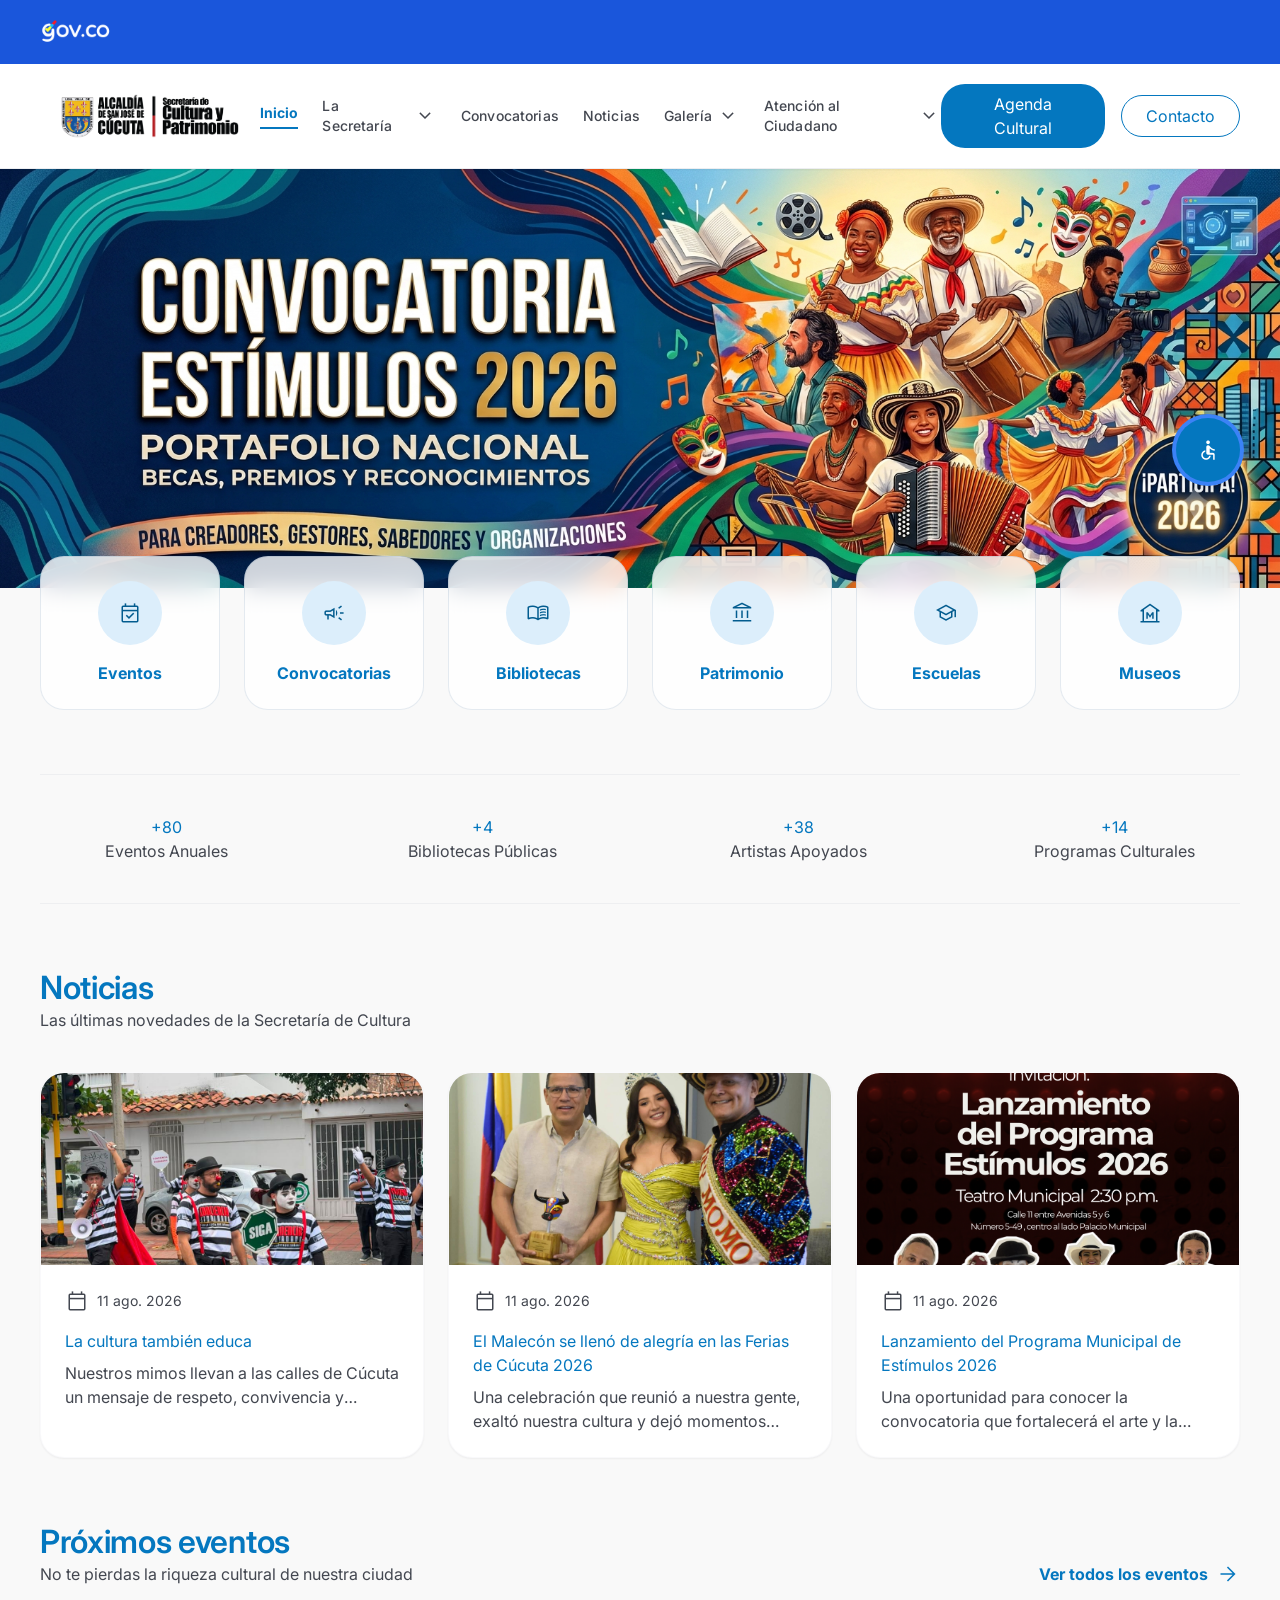
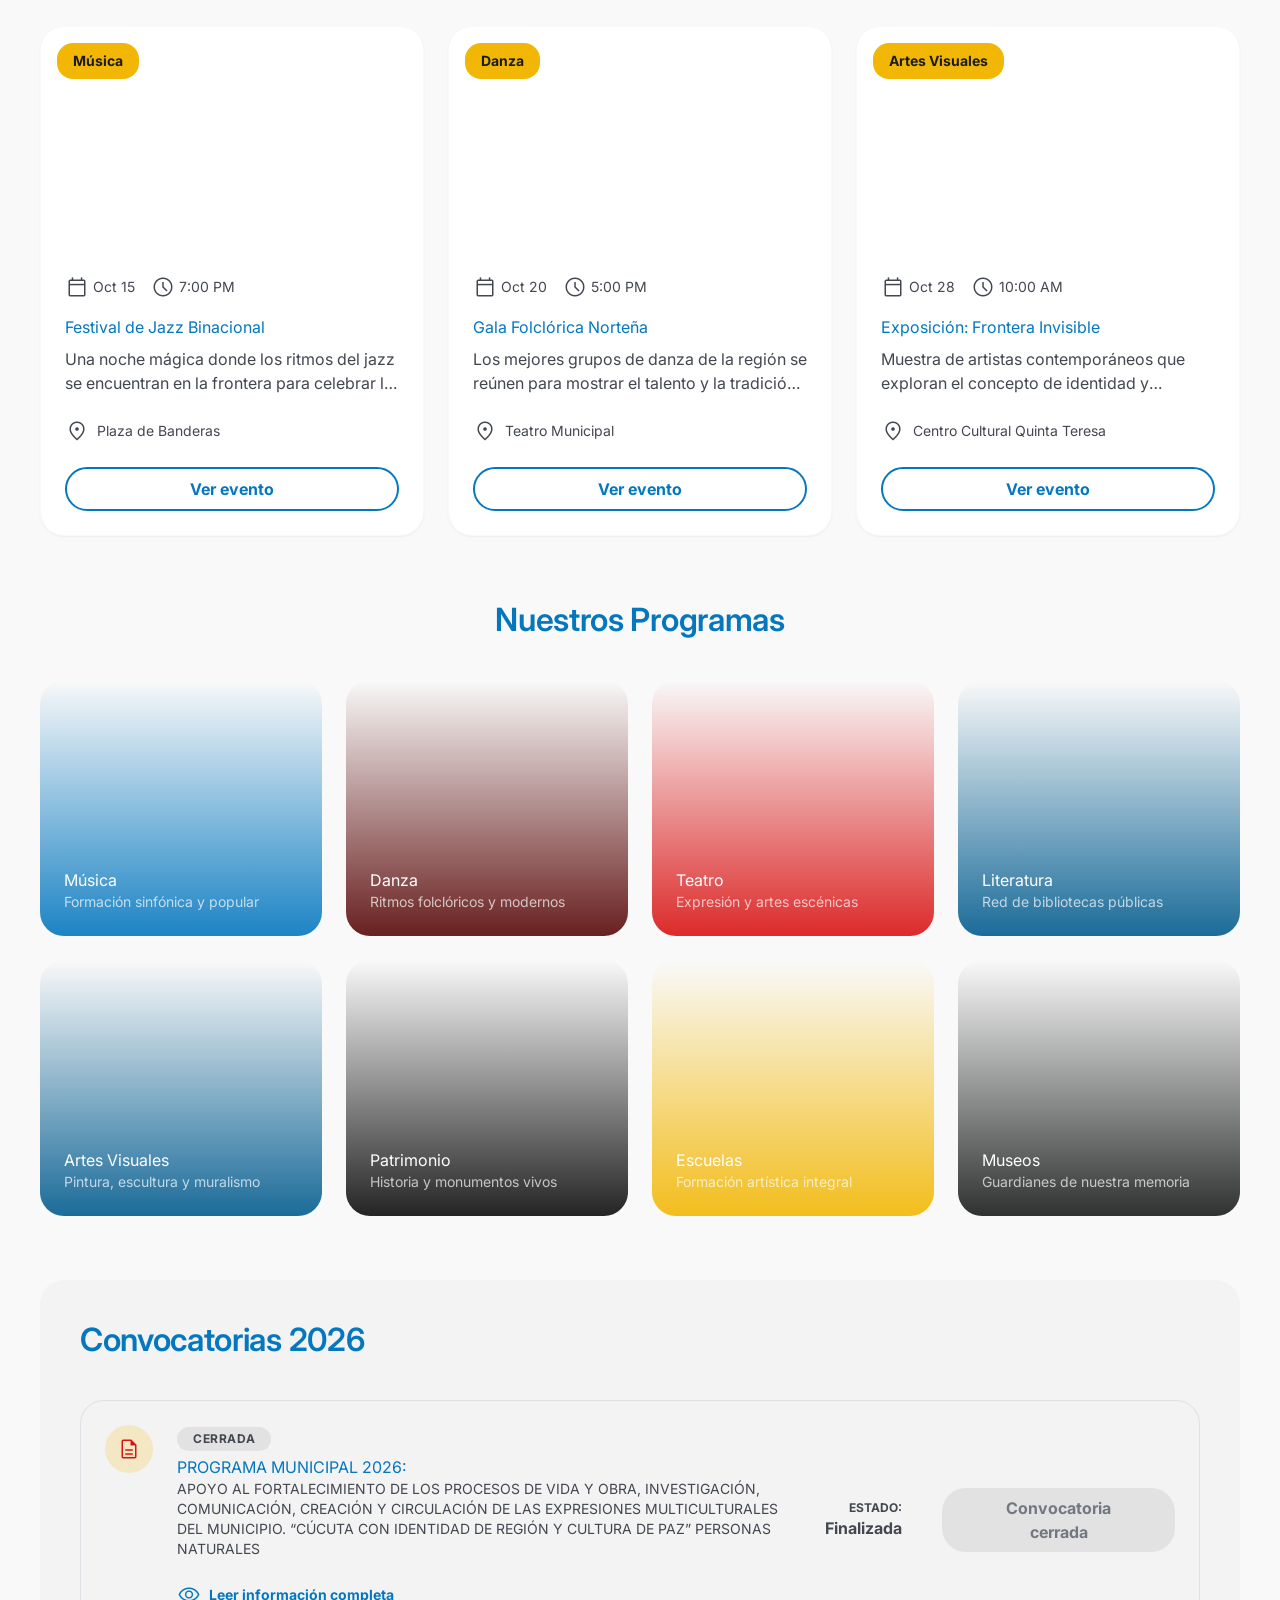
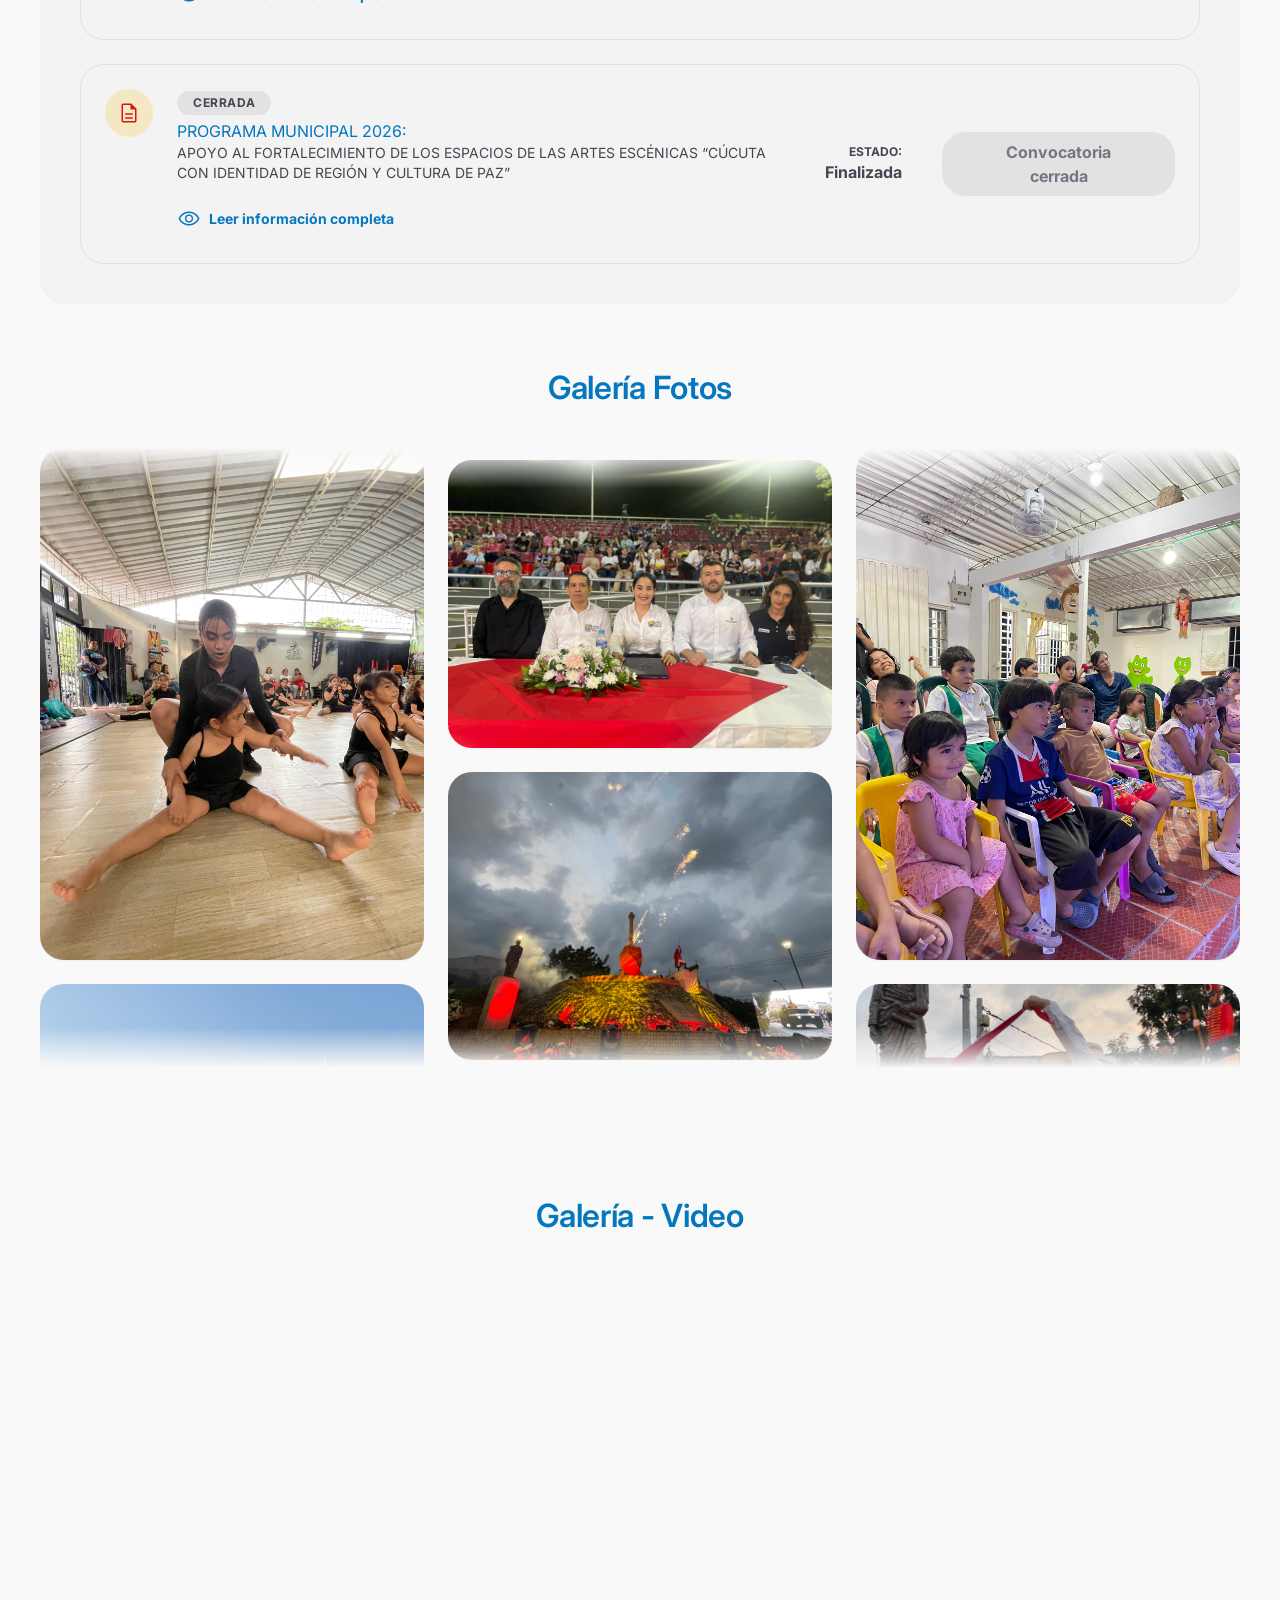
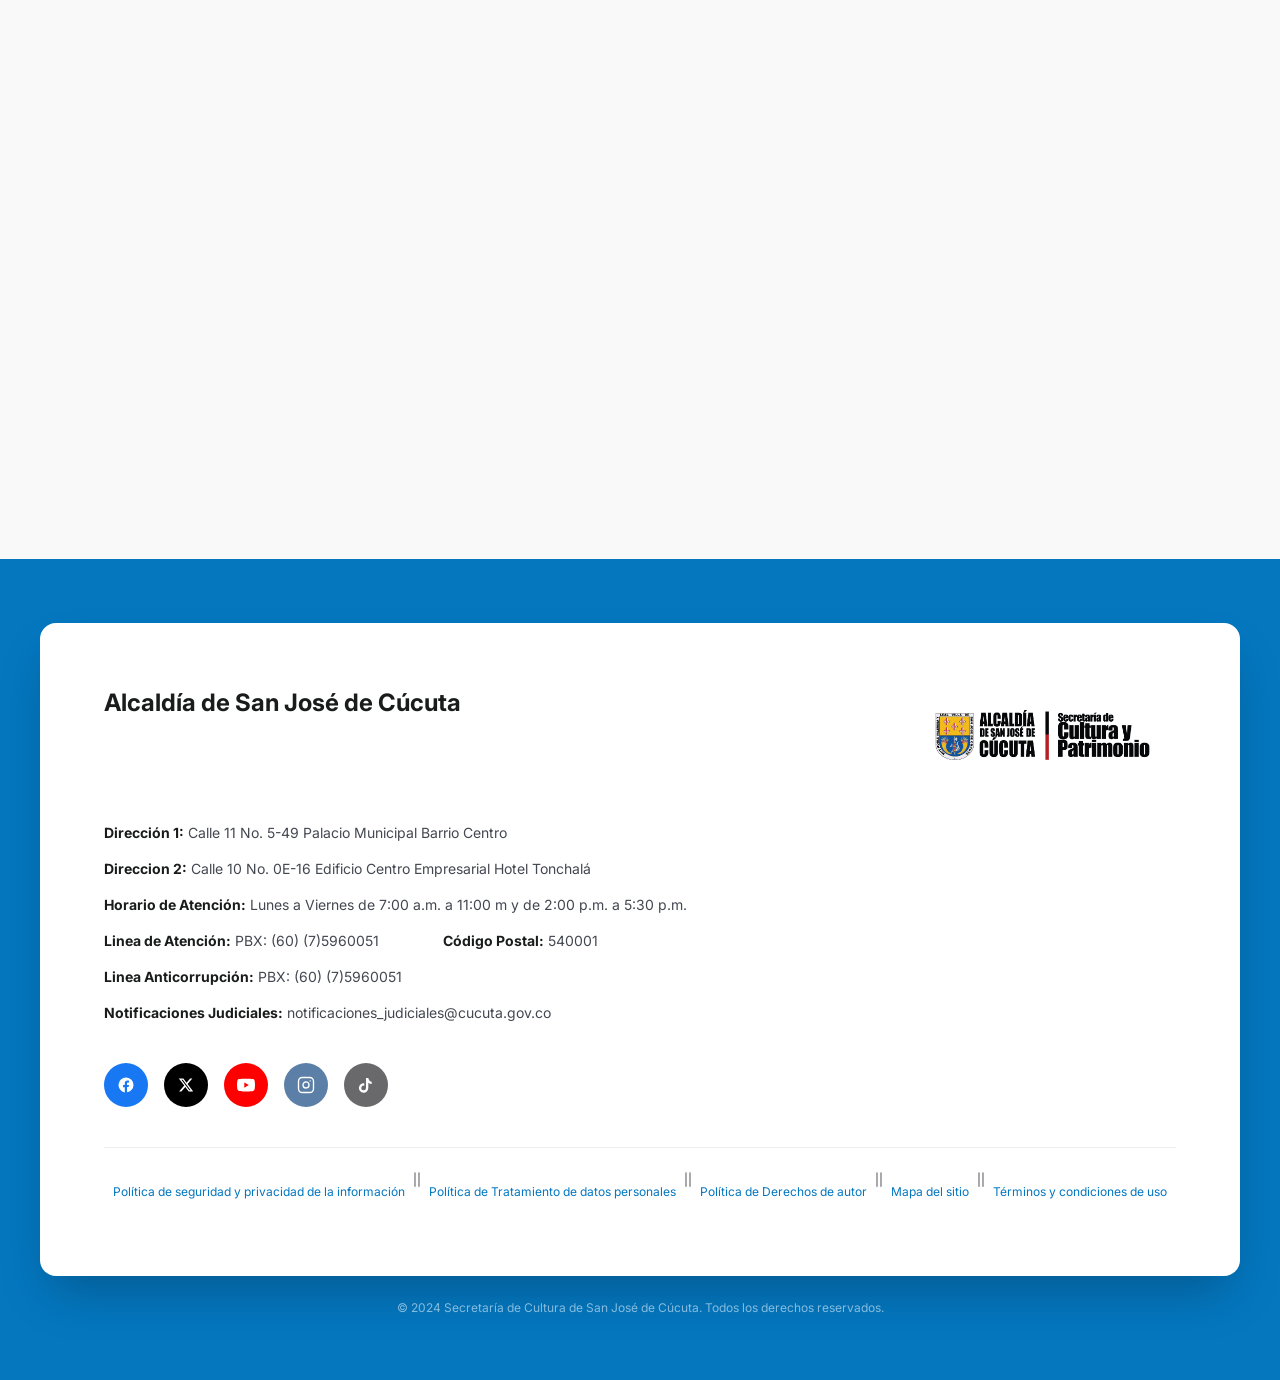
==== index.html @ 97463d1a "pasando a jurado personas naturales" ====
<!DOCTYPE html>

<html class="scroll-smooth" lang="es">

<head>
    <meta charset="utf-8" />
    <meta content="width=device-width, initial-scale=1.0" name="viewport" />
    <meta content="Portal cultural de la Secretaría de Cultura y Patrimonio de San José de Cúcuta" name="description" />
    <title>Cúcuta Cultural | Secretaría de Cultura de San José de Cúcuta</title>
    <link href="styles.css" rel="stylesheet" />
    <link href="https://fonts.googleapis.com/css2?family=Inter:wght@300;400;500;600;700;800&amp;display=swap"
        rel="stylesheet" />
    <link
        href="https://fonts.googleapis.com/css2?family=Material+Symbols+Outlined:wght,FILL@100..700,0..1&amp;display=swap"
        rel="stylesheet" />
    <link
        href="https://fonts.googleapis.com/css2?family=Material+Symbols+Outlined:wght,FILL@100..700,0..1&amp;display=swap"
        rel="stylesheet" />
    <style>
        .material-symbols-outlined {
            font-variation-settings: 'FILL' 0, 'wght' 300, 'GRAD' 0, 'opsz' 24;
        }

        .glass-card {
            background: rgba(255, 255, 255, 0.8);
            backdrop-filter: blur(12px);
            border: 1px solid rgba(0, 59, 115, 0.1);
        }

        .text-balance {
            text-wrap: balance;
        }

        .reveal {
            opacity: 0;
            transform: translateY(28px);
            transition: opacity 0.7s cubic-bezier(0.22, 1, 0.36, 1), transform 0.7s cubic-bezier(0.22, 1, 0.36, 1);
        }

        .reveal.is-visible {
            opacity: var(--reveal-opacity, 1);
            transform: translateY(0);
        }

        .reveal-stagger>.reveal:nth-child(1) {
            transition-delay: 0ms;
        }

        .reveal-stagger>.reveal:nth-child(2) {
            transition-delay: 80ms;
        }

        .reveal-stagger>.reveal:nth-child(3) {
            transition-delay: 160ms;
        }

        .reveal-stagger>.reveal:nth-child(4) {
            transition-delay: 240ms;
        }

        .reveal-stagger>.reveal:nth-child(5) {
            transition-delay: 320ms;
        }

        .reveal-stagger>.reveal:nth-child(6) {
            transition-delay: 400ms;
        }

        .reveal-stagger>.reveal:nth-child(7) {
            transition-delay: 480ms;
        }

        .reveal-stagger>.reveal:nth-child(8) {
            transition-delay: 560ms;
        }

        @media (prefers-reduced-motion: reduce) {
            .reveal {
                opacity: 1;
                transform: none;
                transition: none;
            }
        }

        .cascade-viewport {
            height: 620px;
            -webkit-mask-image: linear-gradient(to bottom, transparent 0, black 40px, black calc(100% - 40px), transparent 100%);
            mask-image: linear-gradient(to bottom, transparent 0, black 40px, black calc(100% - 40px), transparent 100%);
        }

        .cascade-col {
            overflow: hidden;
            height: 100%;
        }

        .cascade-col:hover .cascade-track {
            animation-play-state: paused;
        }

        .cascade-track {
            display: flex;
            flex-direction: column;
            gap: 24px;
            animation-timing-function: linear;
            animation-iteration-count: infinite;
        }

        .cascade-track.cascade-up {
            animation-name: cascadeUp;
        }

        .cascade-track.cascade-down {
            animation-name: cascadeDown;
            transform: translateY(-50%);
        }

        @keyframes cascadeUp {
            from {
                transform: translateY(0);
            }

            to {
                transform: translateY(-50%);
            }
        }

        @keyframes cascadeDown {
            from {
                transform: translateY(-50%);
            }

            to {
                transform: translateY(0);
            }
        }

        @media (prefers-reduced-motion: reduce) {
            .cascade-track {
                animation: none;
            }
        }

        html,
        body {
            max-width: 100%;
            overflow-x: clip;
        }

        img {
            max-width: 100%;
        }

        body.a11y-high-contrast > :not(#a11y-widget) { filter: contrast(1.45); }
        body.a11y-low-saturation > :not(#a11y-widget) { filter: grayscale(1); }
        body.a11y-high-contrast.a11y-low-saturation > :not(#a11y-widget) { filter: contrast(1.45) grayscale(1); }
        .a11y-highlight-links a { outline: 3px solid #f2b705 !important; outline-offset: 3px; text-decoration: underline !important; }
        html.a11y-large-text { font-size: 125%; }
        .a11y-letter-spacing { letter-spacing: 0.12em !important; word-spacing: 0.16em !important; }
        .a11y-letter-spacing * { letter-spacing: inherit; }
        .a11y-stop-animations *, .a11y-stop-animations *::before, .a11y-stop-animations *::after { animation: none !important; transition: none !important; scroll-behavior: auto !important; }
        .a11y-hide-images img, .a11y-hide-images [style*="background-image"] { visibility: hidden !important; }
        .a11y-dyslexia, .a11y-dyslexia * { font-family: Arial, Verdana, sans-serif !important; }
        .a11y-large-cursor, .a11y-large-cursor * { cursor: url("data:image/svg+xml,%3Csvg xmlns='http://www.w3.org/2000/svg' width='32' height='32' viewBox='0 0 32 32'%3E%3Cpath d='M3 2v24l7-7 5 11 5-2-5-11h10z' fill='white' stroke='black' stroke-width='2'/%3E%3C/svg%3E") 2 2, auto !important; }
        .a11y-line-height, .a11y-line-height * { line-height: 1.8 !important; }
        .a11y-align-left, .a11y-align-left * { text-align: left !important; }
        [data-a11y-action][aria-pressed="true"] { background: #dceefb !important; color: #035c8f !important; box-shadow: inset 0 0 0 3px #0477bf; }
        #a11y-overlay.a11y-large-panel > div { width: min(96vw, 720px); max-width: 720px; max-height: 92vh; }
        #a11y-toggle-btn.a11y-left, #a11y-overlay.a11y-left { left: 40px; right: auto; }

        @media (max-width: 767px) {
            .cascade-viewport {
                height: 480px;
            }

            #hero-header {
                min-height: 150px;
            }

            #a11y-toggle-btn,
            #a11y-overlay {
                right: 16px;
            }
            #a11y-toggle-btn.a11y-left, #a11y-overlay.a11y-left { left: 16px; right: auto; }
        }
    </style>
</head>

<body class="bg-surface font-body-md text-on-surface">
    <!-- Gov.co Preheader -->
    <div class="fixed top-0 left-0 w-full z-[60] bg-[#1a56db] h-16 flex items-center px-sm md:px-lg" id="gov-preheader">
        <div class="max-w-container-max mx-auto w-full flex items-center">
            <a aria-label="gov.co" href="https://www.gov.co/" rel="noopener" target="_blank">
                <img alt="gov.co" class="h-12 w-auto" src="Colorimetria/ChatGPT Image 16 jul 2026, 16_04_14.png" />
            </a>
        </div>
    </div>
    <!-- Navigation Shell -->
    <nav class="fixed top-16 left-0 w-full z-50 bg-white/95 dark:bg-surface-container/95 backdrop-blur-md shadow-sm border-b border-outline-variant/30 px-sm md:px-lg py-xs"
        id="main-nav">
        <div class="max-w-container-max mx-auto flex justify-between items-center">
            <div class="flex items-center gap-sm">
                <img alt="Secretaría de Cultura y Patrimonio - Alcaldía de San José de Cúcuta"
                    class="h-14 md:h-20 w-auto" src="Colorimetria/CORPORATIVO CULTURA Y PATRIMONIO 2025-01.png" />
            </div>
            <div class="hidden lg:flex items-center gap-md">
                <a class="text-primary font-bold border-b-2 border-primary pb-1 font-label-md text-label-md"
                    href="#">Inicio</a>
                <!-- La Secretaría -->
                <div class="relative group">
                    <a class="flex items-center gap-1 text-on-surface-variant group-hover:text-primary-container transition-colors duration-200 font-label-md text-label-md py-md"
                        href="#">
                        La Secretaría
                        <span
                            class="material-symbols-outlined text-base transition-transform group-hover:rotate-180">expand_more</span>
                    </a>
                    <div
                        class="absolute left-0 top-full pt-2 invisible opacity-0 translate-y-1 group-hover:visible group-hover:opacity-100 group-hover:translate-y-0 transition-all duration-200 z-50">
                        <div
                            class="bg-white shadow-xl rounded-xl border border-outline-variant/20 py-xs min-w-[220px] overflow-hidden">
                            <a class="block mx-xs px-md py-xs rounded-lg text-on-surface-variant hover:bg-primary hover:text-white transition-colors duration-150 font-label-md text-label-md"
                                href="#">Misión y Visión</a>
                            <a class="block mx-xs px-md py-xs rounded-lg text-on-surface-variant hover:bg-primary hover:text-white transition-colors duration-150 font-label-md text-label-md"
                                href="#">Organigrama</a>
                            <a class="block mx-xs px-md py-xs rounded-lg text-on-surface-variant hover:bg-primary hover:text-white transition-colors duration-150 font-label-md text-label-md"
                                href="#">Equipo de Trabajo</a>
                            <a class="block mx-xs px-md py-xs rounded-lg text-on-surface-variant hover:bg-primary hover:text-white transition-colors duration-150 font-label-md text-label-md"
                                href="#">Funciones</a>
                        </div>
                    </div>
                </div>
                <a class="text-on-surface-variant hover:text-primary-container transition-colors duration-200 font-label-md text-label-md"
                    href="#convocatorias-abiertas">Convocatorias</a>
                <a class="text-on-surface-variant hover:text-primary-container transition-colors duration-200 font-label-md text-label-md"
                    href="#noticias">Noticias</a>
                <!-- Galería -->
                <div class="relative group">
                    <a class="flex items-center gap-1 text-on-surface-variant group-hover:text-primary-container transition-colors duration-200 font-label-md text-label-md py-md"
                        href="#">
                        Galería
                        <span
                            class="material-symbols-outlined text-base transition-transform group-hover:rotate-180">expand_more</span>
                    </a>
                    <div
                        class="absolute left-0 top-full pt-2 invisible opacity-0 translate-y-1 group-hover:visible group-hover:opacity-100 group-hover:translate-y-0 transition-all duration-200 z-50">
                        <div
                            class="bg-white shadow-xl rounded-xl border border-outline-variant/20 py-xs min-w-[180px] overflow-hidden">
                            <a class="block mx-xs px-md py-xs rounded-lg text-on-surface-variant hover:bg-primary hover:text-white transition-colors duration-150 font-label-md text-label-md"
                                href="#galeria-imagenes">Fotos</a>
                            <a class="block mx-xs px-md py-xs rounded-lg text-on-surface-variant hover:bg-primary hover:text-white transition-colors duration-150 font-label-md text-label-md"
                                href="#galeria-video">Videos</a>
                        </div>
                    </div>
                </div>
                <!-- Atención al Ciudadano -->
                <div class="relative group">
                    <a class="flex items-center gap-1 text-on-surface-variant group-hover:text-primary-container transition-colors duration-200 font-label-md text-label-md py-md"
                        href="#">
                        Atención al Ciudadano
                        <span
                            class="material-symbols-outlined text-base transition-transform group-hover:rotate-180">expand_more</span>
                    </a>
                    <div
                        class="absolute right-0 top-full pt-2 invisible opacity-0 translate-y-1 group-hover:visible group-hover:opacity-100 group-hover:translate-y-0 transition-all duration-200 z-50">
                        <div
                            class="bg-white shadow-xl rounded-xl border border-outline-variant/20 py-xs min-w-[220px] overflow-hidden">
                            <a class="block mx-xs px-md py-xs rounded-lg text-on-surface-variant hover:bg-primary hover:text-white transition-colors duration-150 font-label-md text-label-md"
                                href="#">PQRS</a>
                            <a class="block mx-xs px-md py-xs rounded-lg text-on-surface-variant hover:bg-primary hover:text-white transition-colors duration-150 font-label-md text-label-md"
                                href="#">Trámites y Servicios</a>
                            <a class="block mx-xs px-md py-xs rounded-lg text-on-surface-variant hover:bg-primary hover:text-white transition-colors duration-150 font-label-md text-label-md"
                                href="#">Contacto</a>
                            <a class="block mx-xs px-md py-xs rounded-lg text-on-surface-variant hover:bg-primary hover:text-white transition-colors duration-150 font-label-md text-label-md"
                                href="#">Preguntas Frecuentes</a>
                        </div>
                    </div>
                </div>
            </div>
            <div class="hidden lg:flex items-center gap-sm">
                <button
                    class="bg-primary text-on-primary px-md py-xs rounded-xl font-label-md hover:bg-primary-container transition-all">Agenda
                    Cultural</button>
                <button
                    class="border border-primary text-primary px-md py-xs rounded-xl font-label-md hover:bg-primary/5 transition-all">Contacto</button>
            </div>
            <button aria-controls="mobile-menu" aria-expanded="false" aria-label="Abrir menú principal"
                class="lg:hidden w-11 h-11 rounded-xl border border-primary text-primary flex items-center justify-center"
                id="mobile-menu-toggle">
                <span class="material-symbols-outlined">menu</span>
            </button>
        </div>
        <div class="hidden lg:hidden pt-sm pb-xs border-t border-outline-variant/30 mt-xs" id="mobile-menu">
            <div class="flex flex-col gap-xs">
                <a class="px-sm py-xs rounded-lg bg-primary-fixed text-primary font-bold" href="#">Inicio</a>
                <a class="px-sm py-xs rounded-lg text-on-surface-variant"
                    href="#convocatorias-abiertas">Convocatorias</a>
                <a class="px-sm py-xs rounded-lg text-on-surface-variant" href="#noticias">Noticias</a>
                <a class="px-sm py-xs rounded-lg text-on-surface-variant" href="#galeria-imagenes">Galería de fotos</a>
                <a class="px-sm py-xs rounded-lg text-on-surface-variant" href="#galeria-video">Galería de videos</a>
                <div class="grid grid-cols-2 gap-xs pt-xs">
                    <a class="bg-primary text-white text-center px-sm py-xs rounded-xl font-bold" href="#">Agenda
                        Cultural</a>
                    <a class="border border-primary text-primary text-center px-sm py-xs rounded-xl font-bold"
                        href="#">Contacto</a>
                </div>
            </div>
        </div>
    </nav>
    <!-- Hero Section -->
    <header class="relative aspect-[1808/592] w-full flex items-center justify-center overflow-hidden" id="hero-header">
        <div class="absolute inset-0 z-0" id="hero-carousel">
            <div class="hero-slide absolute inset-0 bg-contain bg-center bg-no-repeat opacity-100 transition-opacity duration-1000"
                style="background-image: url('Colorimetria/banner-hero/convocatoria-estimulos-2026.png')">
            </div>
            <div class="hero-slide absolute inset-0 bg-contain bg-center bg-no-repeat opacity-0 transition-opacity duration-1000"
                style="background-image: url('Colorimetria/banner-hero/secretaria-cultura-cucuta.png')">
            </div>
            <div class="hero-slide absolute inset-0 bg-contain bg-center bg-no-repeat opacity-0 transition-opacity duration-1000"
                style="background-image: url('Colorimetria/banner-hero/corporativo-estimulos-2026.png')">
            </div>
        </div>
    </header>
    <main class="max-w-container-max mx-auto px-sm md:px-lg py-xl space-y-xl">
        <!-- Quick Access -->
        <section class="grid grid-cols-2 md:grid-cols-3 lg:grid-cols-6 gap-md -mt-12 md:-mt-24 relative z-20 reveal-stagger">
            <a class="reveal glass-card p-md rounded-xl flex flex-col items-center text-center gap-sm hover:translate-y-[-8px] transition-all group"
                href="#">
                <div
                    class="w-16 h-16 rounded-full bg-primary-fixed flex items-center justify-center text-primary-container group-hover:bg-secondary-container transition-colors">
                    <span class="material-symbols-outlined text-4xl">event_available</span>
                </div>
                <span class="font-label-md text-primary font-bold">Eventos</span>
            </a>
            <a class="reveal glass-card p-md rounded-xl flex flex-col items-center text-center gap-sm hover:translate-y-[-8px] transition-all group"
                href="#convocatorias-abiertas">
                <div
                    class="w-16 h-16 rounded-full bg-primary-fixed flex items-center justify-center text-primary-container group-hover:bg-secondary-container transition-colors">
                    <span class="material-symbols-outlined text-4xl">campaign</span>
                </div>
                <span class="font-label-md text-primary font-bold">Convocatorias</span>
            </a>
            <a class="reveal glass-card p-md rounded-xl flex flex-col items-center text-center gap-sm hover:translate-y-[-8px] transition-all group"
                href="bibliotecas.html">
                <div
                    class="w-16 h-16 rounded-full bg-primary-fixed flex items-center justify-center text-primary-container group-hover:bg-secondary-container transition-colors">
                    <span class="material-symbols-outlined text-4xl">menu_book</span>
                </div>
                <span class="font-label-md text-primary font-bold">Bibliotecas</span>
            </a>
            <a class="reveal glass-card p-md rounded-xl flex flex-col items-center text-center gap-sm hover:translate-y-[-8px] transition-all group"
                href="#">
                <div
                    class="w-16 h-16 rounded-full bg-primary-fixed flex items-center justify-center text-primary-container group-hover:bg-secondary-container transition-colors">
                    <span class="material-symbols-outlined text-4xl">account_balance</span>
                </div>
                <span class="font-label-md text-primary font-bold">Patrimonio</span>
            </a>
            <a class="reveal glass-card p-md rounded-xl flex flex-col items-center text-center gap-sm hover:translate-y-[-8px] transition-all group"
                href="#">
                <div
                    class="w-16 h-16 rounded-full bg-primary-fixed flex items-center justify-center text-primary-container group-hover:bg-secondary-container transition-colors">
                    <span class="material-symbols-outlined text-4xl">school</span>
                </div>
                <span class="font-label-md text-primary font-bold">Escuelas</span>
            </a>
            <a class="reveal glass-card p-md rounded-xl flex flex-col items-center text-center gap-sm hover:translate-y-[-8px] transition-all group"
                href="#">
                <div
                    class="w-16 h-16 rounded-full bg-primary-fixed flex items-center justify-center text-primary-container group-hover:bg-secondary-container transition-colors">
                    <span class="material-symbols-outlined text-4xl">museum</span>
                </div>
                <span class="font-label-md text-primary font-bold">Museos</span>
            </a>
        </section>
        <!-- Stats Section -->
        <section class="grid grid-cols-2 lg:grid-cols-4 gap-xl py-lg border-y border-outline-variant/20 reveal-stagger">
            <div class="reveal text-center">
                <div class="font-display-lg text-primary" id="stat-1">+250</div>
                <div class="font-label-md text-on-surface-variant">Eventos Anuales</div>
            </div>
            <div class="reveal text-center">
                <div class="font-display-lg text-primary" id="stat-2">+15</div>
                <div class="font-label-md text-on-surface-variant">Bibliotecas Públicas</div>
            </div>
            <div class="reveal text-center">
                <div class="font-display-lg text-primary" id="stat-3">+120</div>
                <div class="font-label-md text-on-surface-variant">Artistas Apoyados</div>
            </div>
            <div class="reveal text-center">
                <div class="font-display-lg text-primary" id="stat-4">+45</div>
                <div class="font-label-md text-on-surface-variant">Programas Culturales</div>
            </div>
        </section>
        <!-- News -->
        <section class="scroll-mt-32" id="noticias">
            <div class="reveal flex justify-between items-end mb-lg">
                <div>
                    <h2 class="font-headline-lg text-headline-lg text-primary">Noticias</h2>
                    <p class="text-on-surface-variant">Las últimas novedades de la Secretaría de Cultura</p>
                </div>
            </div>
            <div class="grid grid-cols-1 md:grid-cols-2 lg:grid-cols-3 gap-md reveal-stagger">
                <div class="reveal news-card group bg-white rounded-xl overflow-hidden shadow-sm hover:shadow-xl transition-shadow border border-outline-variant/10 cursor-pointer"
                    data-content="🎭 La cultura también educa. Nuestros mimos llevan a las calles de Cúcuta un mensaje de respeto, convivencia y conciencia ciudadana. 🚦🤝 Cumplir las normas también es aportar a la Cúcuta que soñamos. 💛❤️"
                    data-image="Colorimetria/noticias/la-cultura-tambien-educa-mimos-cucuta.png"
                    data-image-fit="contain"
                    data-title="La cultura también educa">
                    <div class="h-48 overflow-hidden bg-surface-container">
                        <div class="w-full h-full bg-cover bg-center group-hover:scale-110 transition-transform duration-500"
                            style="background-image: url('Colorimetria/noticias/la-cultura-tambien-educa-mimos-cucuta.png')">
                        </div>
                    </div>
                    <div class="p-md">
                        <div class="flex items-center gap-xs text-on-surface-variant text-sm mb-sm">
                            <span class="material-symbols-outlined text-sm">calendar_today</span> 11 ago. 2026
                        </div>
                        <h3 class="font-headline-md mb-xs text-primary group-hover:text-secondary transition-colors">
                            La cultura también educa</h3>
                        <p class="text-on-surface-variant line-clamp-2">Nuestros mimos llevan a las calles de Cúcuta
                            un mensaje de respeto, convivencia y conciencia ciudadana.</p>
                    </div>
                </div>
                <div class="reveal news-card group bg-white rounded-xl overflow-hidden shadow-sm hover:shadow-xl transition-shadow border border-outline-variant/10 cursor-pointer"
                    data-content="🎉 El Malecón se llenó de alegría en las Ferias de Cúcuta 2026. Una celebración que reunió a nuestra gente, exaltó nuestra cultura y dejó momentos inolvidables en el corazón de los cucuteños. 💛❤️"
                    data-image="Colorimetria/noticias/ferias-cucuta-2026-malecon.jpeg"
                    data-title="El Malecón se llenó de alegría en las Ferias de Cúcuta 2026">
                    <div class="h-48 overflow-hidden bg-surface-container">
                        <div class="w-full h-full bg-cover bg-center group-hover:scale-110 transition-transform duration-500"
                            style="background-image: url('Colorimetria/noticias/ferias-cucuta-2026-malecon.jpeg')">
                        </div>
                    </div>
                    <div class="p-md">
                        <div class="flex items-center gap-xs text-on-surface-variant text-sm mb-sm">
                            <span class="material-symbols-outlined text-sm">calendar_today</span> 11 ago. 2026
                        </div>
                        <h3 class="font-headline-md mb-xs text-primary group-hover:text-secondary transition-colors">
                            El Malecón se llenó de alegría en las Ferias de Cúcuta 2026</h3>
                        <p class="text-on-surface-variant line-clamp-2">Una celebración que reunió a nuestra gente,
                            exaltó nuestra cultura y dejó momentos inolvidables.</p>
                    </div>
                </div>
                <div class="reveal news-card group bg-white rounded-xl overflow-hidden shadow-sm hover:shadow-xl transition-shadow border border-outline-variant/10 cursor-pointer"
                    data-content="🎭✨ ¡Llegó el momento de impulsar el talento cucuteño! Te invitamos al lanzamiento del Programa Municipal de Estímulos 2026, una oportunidad para conocer la convocatoria que fortalecerá el arte y la cultura de nuestra ciudad. 📅 Martes 11 de agosto · 🕝 2:30 p. m. · 📍 Teatro Municipal de la Alcaldía de Cúcuta. ¡Te esperamos! 🎨"
                    data-image="Colorimetria/noticias/lanzamiento-programa-estimulos-2026.png"
                    data-image-fit="contain"
                    data-title="Lanzamiento del Programa Municipal de Estímulos 2026">
                    <div class="h-48 overflow-hidden bg-surface-container">
                        <div class="w-full h-full bg-cover bg-center group-hover:scale-110 transition-transform duration-500"
                            style="background-image: url('Colorimetria/noticias/lanzamiento-programa-estimulos-2026.png')">
                        </div>
                    </div>
                    <div class="p-md">
                        <div class="flex items-center gap-xs text-on-surface-variant text-sm mb-sm">
                            <span class="material-symbols-outlined text-sm">calendar_today</span> 11 ago. 2026
                        </div>
                        <h3 class="font-headline-md mb-xs text-primary group-hover:text-secondary transition-colors">
                            Lanzamiento del Programa Municipal de Estímulos 2026</h3>
                        <p class="text-on-surface-variant line-clamp-2">Una oportunidad para conocer la convocatoria
                            que fortalecerá el arte y la cultura de nuestra ciudad.</p>
                    </div>
                </div>
        </section>
        <!-- News Modal -->
        <div class="hidden fixed inset-0 z-[80] bg-black/50 items-center justify-center p-md" id="news-modal">
            <div class="bg-white rounded-xl max-w-3xl w-full max-h-[88vh] overflow-y-auto">
                <div class="relative">
                    <div class="w-full aspect-video bg-cover bg-center" id="news-modal-image"></div>
                    <button aria-label="Cerrar noticia"
                        class="absolute top-sm right-sm w-9 h-9 rounded-full bg-white/90 flex items-center justify-center shadow hover:bg-white transition-colors"
                        id="news-modal-close">
                        <span class="material-symbols-outlined text-primary">close</span>
                    </button>
                </div>
                <div class="p-lg">
                    <h3 class="font-headline-lg text-2xl md:text-headline-lg text-primary mb-sm" id="news-modal-title"></h3>
                    <div class="text-on-surface-variant mb-md" id="news-modal-content"></div>
                    <a class="text-primary font-bold inline-flex items-center gap-xs hover:gap-sm transition-all"
                        href="#" id="news-modal-source" rel="noopener" target="_blank">
                        Leer nota completa
                        <span class="material-symbols-outlined">arrow_forward</span>
                    </a>
                </div>
            </div>
        </div>
        <!-- Cultural Agenda -->
        <section>
            <div class="reveal flex justify-between items-end mb-lg">
                <div>
                    <h2 class="font-headline-lg text-headline-lg text-primary">Próximos eventos</h2>
                    <p class="text-on-surface-variant">No te pierdas la riqueza cultural de nuestra ciudad</p>
                </div>
                <button class="text-primary font-bold flex items-center gap-xs hover:gap-sm transition-all">
                    Ver todos los eventos <span class="material-symbols-outlined">arrow_forward</span>
                </button>
            </div>
            <div class="grid grid-cols-1 md:grid-cols-3 gap-md reveal-stagger">
                <!-- Event Card 1 -->
                <div
                    class="reveal group bg-white rounded-xl overflow-hidden shadow-sm hover:shadow-xl transition-shadow border border-outline-variant/10">
                    <div class="h-56 relative overflow-hidden">
                        <div class="w-full h-full bg-cover bg-center group-hover:scale-110 transition-transform duration-500"
                            style="background-image: url('https://upload.wikimedia.org/wikipedia/commons/thumb/9/9e/Banderas_y_la_estatua_de_Sim%C3%B3n_Bol%C3%ADvar_en_C%C3%BAcuta.JPG/960px-Banderas_y_la_estatua_de_Sim%C3%B3n_Bol%C3%ADvar_en_C%C3%BAcuta.JPG')">
                        </div>
                        <div
                            class="absolute top-sm left-sm bg-secondary-container text-on-secondary-container px-sm py-xs rounded-lg font-bold text-sm">
                            Música
                        </div>
                    </div>
                    <div class="p-md">
                        <div class="flex gap-sm mb-sm text-on-surface-variant text-sm">
                            <span class="flex items-center gap-1"><span
                                    class="material-symbols-outlined text-sm">calendar_today</span> Oct 15</span>
                            <span class="flex items-center gap-1"><span
                                    class="material-symbols-outlined text-sm">schedule</span> 7:00 PM</span>
                        </div>
                        <h3 class="font-headline-md mb-xs text-primary group-hover:text-secondary transition-colors">
                            Festival de Jazz Binacional</h3>
                        <p class="text-on-surface-variant mb-md line-clamp-2">Una noche mágica donde los ritmos del jazz
                            se encuentran en la frontera para celebrar la hermandad.</p>
                        <div class="flex items-center gap-xs text-sm text-on-surface-variant mb-md">
                            <span class="material-symbols-outlined text-sm">location_on</span> Plaza de Banderas
                        </div>
                        <button
                            class="w-full py-xs border-2 border-primary text-primary rounded-xl font-bold hover:bg-primary hover:text-white transition-all">Ver
                            evento</button>
                    </div>
                </div>
                <!-- Event Card 2 -->
                <div
                    class="reveal group bg-white rounded-xl overflow-hidden shadow-sm hover:shadow-xl transition-shadow border border-outline-variant/10">
                    <div class="h-56 relative overflow-hidden">
                        <div class="w-full h-full bg-cover bg-center group-hover:scale-110 transition-transform duration-500"
                            style="background-image: url('https://tile.openstreetmap.org/15/9784/15663.png')"></div>
                        <div
                            class="absolute top-sm left-sm bg-secondary-container text-on-secondary-container px-sm py-xs rounded-lg font-bold text-sm">
                            Danza
                        </div>
                    </div>
                    <div class="p-md">
                        <div class="flex gap-sm mb-sm text-on-surface-variant text-sm">
                            <span class="flex items-center gap-1"><span
                                    class="material-symbols-outlined text-sm">calendar_today</span> Oct 20</span>
                            <span class="flex items-center gap-1"><span
                                    class="material-symbols-outlined text-sm">schedule</span> 5:00 PM</span>
                        </div>
                        <h3 class="font-headline-md mb-xs text-primary group-hover:text-secondary transition-colors">
                            Gala Folclórica Norteña</h3>
                        <p class="text-on-surface-variant mb-md line-clamp-2">Los mejores grupos de danza de la región
                            se reúnen para mostrar el talento y la tradición cucuteña.</p>
                        <div class="flex items-center gap-xs text-sm text-on-surface-variant mb-md">
                            <span class="material-symbols-outlined text-sm">location_on</span> Teatro Municipal
                        </div>
                        <button
                            class="w-full py-xs border-2 border-primary text-primary rounded-xl font-bold hover:bg-primary hover:text-white transition-all">Ver
                            evento</button>
                    </div>
                </div>
                <!-- Event Card 3 -->
                <div
                    class="reveal group bg-white rounded-xl overflow-hidden shadow-sm hover:shadow-xl transition-shadow border border-outline-variant/10">
                    <div class="h-56 relative overflow-hidden">
                        <div class="w-full h-full bg-cover bg-center group-hover:scale-110 transition-transform duration-500"
                            style="background-image: url('https://upload.wikimedia.org/wikipedia/commons/thumb/4/42/Casa_Quinta_Teresa_C%C3%BAcuta.jpeg/960px-Casa_Quinta_Teresa_C%C3%BAcuta.jpeg')">
                        </div>
                        <div
                            class="absolute top-sm left-sm bg-secondary-container text-on-secondary-container px-sm py-xs rounded-lg font-bold text-sm">
                            Artes Visuales
                        </div>
                    </div>
                    <div class="p-md">
                        <div class="flex gap-sm mb-sm text-on-surface-variant text-sm">
                            <span class="flex items-center gap-1"><span
                                    class="material-symbols-outlined text-sm">calendar_today</span> Oct 28</span>
                            <span class="flex items-center gap-1"><span
                                    class="material-symbols-outlined text-sm">schedule</span> 10:00 AM</span>
                        </div>
                        <h3 class="font-headline-md mb-xs text-primary group-hover:text-secondary transition-colors">
                            Exposición: Frontera Invisible</h3>
                        <p class="text-on-surface-variant mb-md line-clamp-2">Muestra de artistas contemporáneos que
                            exploran el concepto de identidad y territorio en el borde.</p>
                        <div class="flex items-center gap-xs text-sm text-on-surface-variant mb-md">
                            <span class="material-symbols-outlined text-sm">location_on</span> Centro Cultural Quinta
                            Teresa
                        </div>
                        <button
                            class="w-full py-xs border-2 border-primary text-primary rounded-xl font-bold hover:bg-primary hover:text-white transition-all">Ver
                            evento</button>
                    </div>
                </div>
            </div>
        </section>
        <!-- Cultural Programs Grid -->
        <section>
            <h2 class="reveal font-headline-lg text-headline-lg text-primary mb-lg text-center">Nuestros Programas</h2>
            <div class="grid grid-cols-1 md:grid-cols-2 lg:grid-cols-4 gap-md reveal-stagger">
                <div class="reveal relative h-64 rounded-xl overflow-hidden group cursor-pointer">
                    <div class="absolute inset-0 bg-cover bg-center group-hover:scale-110 transition-transform duration-500"
                        style="background-image: url('https://upload.wikimedia.org/wikipedia/commons/thumb/d/dc/Parque_Santander_C%C3%BAcuta.JPG/960px-Parque_Santander_C%C3%BAcuta.JPG')">
                    </div>
                    <div class="absolute inset-0 bg-gradient-to-t from-primary/90 to-transparent"></div>
                    <div class="absolute bottom-0 left-0 p-md">
                        <h4 class="text-white font-headline-md">Música</h4>
                        <p class="text-white/70 text-sm">Formación sinfónica y popular</p>
                    </div>
                </div>
                <div class="reveal relative h-64 rounded-xl overflow-hidden group cursor-pointer">
                    <div class="absolute inset-0 bg-cover bg-center group-hover:scale-110 transition-transform duration-500"
                        style="background-image: url('https://upload.wikimedia.org/wikipedia/commons/thumb/9/9e/Banderas_y_la_estatua_de_Sim%C3%B3n_Bol%C3%ADvar_en_C%C3%BAcuta.JPG/960px-Banderas_y_la_estatua_de_Sim%C3%B3n_Bol%C3%ADvar_en_C%C3%BAcuta.JPG')">
                    </div>
                    <div class="absolute inset-0 bg-gradient-to-t from-tertiary/90 to-transparent"></div>
                    <div class="absolute bottom-0 left-0 p-md">
                        <h4 class="text-white font-headline-md">Danza</h4>
                        <p class="text-white/70 text-sm">Ritmos folclóricos y modernos</p>
                    </div>
                </div>
                <div class="reveal relative h-64 rounded-xl overflow-hidden group cursor-pointer">
                    <div class="absolute inset-0 bg-cover bg-center group-hover:scale-110 transition-transform duration-500"
                        style="background-image: url('https://tile.openstreetmap.org/15/9784/15663.png')"></div>
                    <div class="absolute inset-0 bg-gradient-to-t from-secondary/90 to-transparent"></div>
                    <div class="absolute bottom-0 left-0 p-md">
                        <h4 class="text-white font-headline-md">Teatro</h4>
                        <p class="text-white/70 text-sm">Expresión y artes escénicas</p>
                    </div>
                </div>
                <div class="reveal relative h-64 rounded-xl overflow-hidden group cursor-pointer">
                    <div class="absolute inset-0 bg-cover bg-center group-hover:scale-110 transition-transform duration-500"
                        style="background-image: url('https://upload.wikimedia.org/wikipedia/commons/thumb/e/ef/C%C3%BAcuta_-_Biblioteca_Julio_P%C3%A9rez_Ferrero.jpg/960px-C%C3%BAcuta_-_Biblioteca_Julio_P%C3%A9rez_Ferrero.jpg')">
                    </div>
                    <div class="absolute inset-0 bg-gradient-to-t from-on-primary-fixed-variant/90 to-transparent">
                    </div>
                    <div class="absolute bottom-0 left-0 p-md">
                        <h4 class="text-white font-headline-md">Literatura</h4>
                        <p class="text-white/70 text-sm">Red de bibliotecas públicas</p>
                    </div>
                </div>
                <div class="reveal relative h-64 rounded-xl overflow-hidden group cursor-pointer">
                    <div class="absolute inset-0 bg-cover bg-center group-hover:scale-110 transition-transform duration-500"
                        style="background-image: url('https://upload.wikimedia.org/wikipedia/commons/thumb/4/42/Casa_Quinta_Teresa_C%C3%BAcuta.jpeg/960px-Casa_Quinta_Teresa_C%C3%BAcuta.jpeg')">
                    </div>
                    <div class="absolute inset-0 bg-gradient-to-t from-primary-container/90 to-transparent"></div>
                    <div class="absolute bottom-0 left-0 p-md">
                        <h4 class="text-white font-headline-md">Artes Visuales</h4>
                        <p class="text-white/70 text-sm">Pintura, escultura y muralismo</p>
                    </div>
                </div>
                <div class="reveal relative h-64 rounded-xl overflow-hidden group cursor-pointer">
                    <div class="absolute inset-0 bg-cover bg-center group-hover:scale-110 transition-transform duration-500"
                        style="background-image: url('https://upload.wikimedia.org/wikipedia/commons/thumb/8/82/Parroquia_Catedral_San_Jos%C3%A9%2C_C%C3%BAcuta.JPG/960px-Parroquia_Catedral_San_Jos%C3%A9%2C_C%C3%BAcuta.JPG')">
                    </div>
                    <div class="absolute inset-0 bg-gradient-to-t from-tertiary-container/90 to-transparent"></div>
                    <div class="absolute bottom-0 left-0 p-md">
                        <h4 class="text-white font-headline-md">Patrimonio</h4>
                        <p class="text-white/70 text-sm">Historia y monumentos vivos</p>
                    </div>
                </div>
                <div class="reveal relative h-64 rounded-xl overflow-hidden group cursor-pointer">
                    <div class="absolute inset-0 bg-cover bg-center group-hover:scale-110 transition-transform duration-500"
                        style="background-image: url('https://tile.openstreetmap.org/12/1223/1957.png')"></div>
                    <div class="absolute inset-0 bg-gradient-to-t from-secondary-container/90 to-transparent"></div>
                    <div class="absolute bottom-0 left-0 p-md">
                        <h4 class="text-white font-headline-md">Escuelas</h4>
                        <p class="text-white/70 text-sm">Formación artística integral</p>
                    </div>
                </div>
                <div class="reveal relative h-64 rounded-xl overflow-hidden group cursor-pointer">
                    <div class="absolute inset-0 bg-cover bg-center group-hover:scale-110 transition-transform duration-500"
                        style="background-image: url('https://upload.wikimedia.org/wikipedia/commons/thumb/3/38/Museo_del_deportista_Nortesantandereano.jpg/960px-Museo_del_deportista_Nortesantandereano.jpg')">
                    </div>
                    <div class="absolute inset-0 bg-gradient-to-t from-on-secondary-container/90 to-transparent"></div>
                    <div class="absolute bottom-0 left-0 p-md">
                        <h4 class="text-white font-headline-md">Museos</h4>
                        <p class="text-white/70 text-sm">Guardianes de nuestra memoria</p>
                    </div>
                </div>
            </div>
        </section>
        <!-- Open Calls (Convocatorias) -->
        <section class="bg-surface-container-low rounded-xl p-lg scroll-mt-32" id="convocatorias-abiertas">
            <h2 class="reveal font-headline-lg text-headline-lg text-primary mb-lg">Convocatorias 2026</h2>
            <div class="space-y-md reveal-stagger">
                <!-- Call 1 -->
                <div
                    class="reveal bg-surface-container-low p-md rounded-xl flex flex-col md:flex-row justify-between items-center gap-md border border-outline-variant/40 opacity-75">
                    <div class="flex items-start gap-md min-w-0">
                        <div
                            class="w-12 h-12 rounded-full bg-secondary-container/20 text-secondary flex items-center justify-center flex-shrink-0">
                            <span class="material-symbols-outlined">description</span>
                        </div>
                        <div class="min-w-0">
                            <span
                                class="bg-surface-container-highest text-on-surface-variant px-sm py-1 rounded-full text-xs font-bold uppercase tracking-wider mb-1 inline-block">Cerrada</span>
                            <h4 class="font-headline-md text-primary">PROGRAMA MUNICIPAL 2026:</h4>
                            <p class="text-on-surface-variant text-sm">APOYO AL FORTALECIMIENTO DE LOS PROCESOS DE VIDA Y OBRA, INVESTIGACIÓN, COMUNICACIÓN, CREACIÓN Y CIRCULACIÓN DE LAS EXPRESIONES MULTICULTURALES DEL MUNICIPIO. “CÚCUTA CON IDENTIDAD DE REGIÓN Y CULTURA DE PAZ”
PERSONAS NATURALES</p>
                            <button aria-controls="convocatoria-modal" aria-expanded="false"
                                class="mt-sm inline-flex items-center gap-xs min-h-10 text-primary font-bold text-sm hover:text-primary-container transition-colors"
                                data-convocatoria-template="convocatoria-personas-template"
                                data-convocatoria-title="Estímulos a la Creación Local 2026" type="button">
                                <span aria-hidden="true" class="material-symbols-outlined">visibility</span>
                                <span>Leer información completa</span>
                            </button>
                        </div>
                        
                    </div>
                    <div class="w-full md:w-auto flex flex-col sm:flex-row sm:items-center gap-sm md:gap-lg">
                        <div class="text-right">
                            <div class="text-xs text-on-surface-variant uppercase font-bold">Estado:</div>
                            <div class="text-on-surface-variant font-bold">Finalizada</div> 
                        </div>
                        <button aria-disabled="true"
                            class="w-full sm:w-auto bg-surface-container-highest text-outline px-md md:px-xl py-xs rounded-xl font-bold cursor-not-allowed text-center"
                            disabled type="button">Convocatoria cerrada</button>
                    </div>
                </div>
                <div
                    class="reveal bg-surface-container-low p-md rounded-xl flex flex-col md:flex-row justify-between items-center gap-md border border-outline-variant/40 opacity-75">
                    <div class="flex items-start gap-md min-w-0">
                        <div
                            class="w-12 h-12 rounded-full bg-secondary-container/20 text-secondary flex items-center justify-center flex-shrink-0">
                            <span class="material-symbols-outlined">description</span>
                        </div>
                        <div class="min-w-0">
                            <span
                                class="bg-surface-container-highest text-on-surface-variant px-sm py-1 rounded-full text-xs font-bold uppercase tracking-wider mb-1 inline-block">Cerrada</span>
                            <h4 class="font-headline-md text-primary">PROGRAMA MUNICIPAL 2026:</h4>
                            <p class="text-on-surface-variant text-sm">APOYO AL FORTALECIMIENTO DE LOS ESPACIOS DE LAS ARTES ESCÉNICAS “CÚCUTA CON IDENTIDAD DE REGIÓN Y CULTURA DE PAZ”</p>
                            <button aria-controls="convocatoria-modal" aria-expanded="false"
                                class="mt-sm inline-flex items-center gap-xs min-h-10 text-primary font-bold text-sm hover:text-primary-container transition-colors"
                                data-convocatoria-template="convocatoria-espacios-template"
                                data-convocatoria-title="Estímulos a los Espacios de las Artes Escénicas 2026" type="button">
                                <span aria-hidden="true" class="material-symbols-outlined">visibility</span>
                                <span>Leer información completa</span>
                            </button>
                        </div>
                        
                    </div>
                    <div class="w-full md:w-auto flex flex-col sm:flex-row sm:items-center gap-sm md:gap-lg">
                        <div class="text-right">
                            <div class="text-xs text-on-surface-variant uppercase font-bold">Estado:</div>
                            <div class="text-on-surface-variant font-bold">Finalizada</div>
                        </div>
                        <button aria-disabled="true"
                            class="w-full sm:w-auto bg-surface-container-highest text-outline px-md md:px-xl py-xs rounded-xl font-bold cursor-not-allowed text-center"
                            disabled type="button">Convocatoria cerrada</button>
                    </div>
                </div>
                <!-- Call 2 -->
            </div>
        </section>
        <!-- Convocatoria Modal -->
        <div aria-hidden="true" aria-labelledby="convocatoria-modal-title" aria-modal="true"
            class="hidden fixed inset-0 z-[90] bg-black/60 items-center justify-center p-sm md:p-md"
            id="convocatoria-modal" role="dialog">
            <div class="bg-white rounded-xl max-w-2xl w-full max-h-[88vh] overflow-hidden shadow-2xl flex flex-col">
                <div class="flex items-start justify-between gap-md p-md md:p-lg border-b border-outline-variant/30">
                    <div>
                        <span class="text-xs font-bold uppercase tracking-wider text-secondary">Convocatoria</span>
                        <h2 class="font-headline-lg text-2xl md:text-headline-lg text-primary"
                            id="convocatoria-modal-title"></h2>
                    </div>
                    <button aria-label="Cerrar información de la convocatoria"
                        class="w-11 h-11 rounded-full bg-primary-fixed text-primary flex items-center justify-center flex-shrink-0 hover:bg-primary hover:text-white transition-colors"
                        id="convocatoria-details-close">
                        <span aria-hidden="true" class="material-symbols-outlined">close</span>
                    </button>
                </div>
                <div class="overflow-y-auto p-md md:p-lg space-y-md text-on-surface-variant leading-relaxed"
                    id="convocatoria-modal-content"></div>
            </div>
        </div>
        <template id="convocatoria-personas-template">
            <div class="space-y-md">
                <p>La Secretaría de Cultura y Patrimonio de la Alcaldía de San José de Cúcuta invita a artistas,
                    sabedores, creadores y gestores culturales a participar en las convocatorias del Programa Municipal
                    de Estímulos 2026, que busca fortalecer el ecosistema cultural del municipio mediante el
                    reconocimiento y apoyo a iniciativas que promuevan la investigación, la creación, la comunicación,
                    la circulación artística y la preservación del patrimonio cultural.</p>
                <section aria-labelledby="documentos-personas-title" class="pt-sm">
                    <h3 class="font-headline-md text-xl text-primary mb-sm" id="documentos-personas-title">Documentos para descargar</h3>
                    <div class="grid grid-cols-1 gap-sm">
                        <a class="flex items-center justify-between gap-sm rounded-xl border border-outline-variant/40 bg-surface-container-low p-sm hover:border-primary hover:bg-primary-fixed transition-colors"
                            download href="documentos/estimulos-2026/personas-naturales/PASAN A EVALUACION DE JURADO .pdf">
                            <span class="flex min-w-0 items-center gap-sm"><span aria-hidden="true" class="material-symbols-outlined text-error">picture_as_pdf</span><span><strong class="block text-on-surface">LISTADO DE PERSONAS HABILITADAS PARA CONTINUAR LA ETAPA DE EVALUACIÓN DE PROPUESTAS</strong><small>PDF</small></span></span><span aria-hidden="true" class="material-symbols-outlined text-primary">download</span>
                        </a>
                        <a class="flex items-center justify-between gap-sm rounded-xl border border-outline-variant/40 bg-surface-container-low p-sm hover:border-primary hover:bg-primary-fixed transition-colors"
                            download href="documentos/estimulos-2026/personas-naturales/resolucion-0009-convocatoria-personas-naturales-2026.pdf">
                            <span class="flex min-w-0 items-center gap-sm"><span aria-hidden="true" class="material-symbols-outlined text-error">picture_as_pdf</span><span><strong class="block text-on-surface">Resolución 0009 de 2026</strong><small>PDF</small></span></span><span aria-hidden="true" class="material-symbols-outlined text-primary">download</span>
                        </a>
                        <a class="flex items-center justify-between gap-sm rounded-xl border border-outline-variant/40 bg-surface-container-low p-sm hover:border-primary hover:bg-primary-fixed transition-colors"
                            download href="documentos/estimulos-2026/resoluciones/resolucion-0012-7-septiembre-2026.pdf">
                            <span class="flex min-w-0 items-center gap-sm"><span aria-hidden="true" class="material-symbols-outlined text-error">picture_as_pdf</span><span><strong class="block text-on-surface">Resolución No. 012 del 7 de septiembre de 2026</strong><small>PDF</small></span></span><span aria-hidden="true" class="material-symbols-outlined text-primary">download</span>
                        </a>
                        <a class="flex items-center justify-between gap-sm rounded-xl border border-outline-variant/40 bg-surface-container-low p-sm hover:border-primary hover:bg-primary-fixed transition-colors"
                            download href="documentos/estimulos-2026/personas-naturales/lineamientos-personas-naturales-2026.pdf">
                            <span class="flex min-w-0 items-center gap-sm"><span aria-hidden="true" class="material-symbols-outlined text-error">picture_as_pdf</span><span><strong class="block text-on-surface">Lineamientos para personas naturales 2026</strong><small>PDF</small></span></span><span aria-hidden="true" class="material-symbols-outlined text-primary">download</span>
                        </a>
                        <a class="flex items-center justify-between gap-sm rounded-xl border border-outline-variant/40 bg-surface-container-low p-sm hover:border-primary hover:bg-primary-fixed transition-colors"
                            download href="documentos/estimulos-2026/personas-naturales/anexo-cronograma-personas-naturales-2026.docx">
                            <span class="flex min-w-0 items-center gap-sm"><span aria-hidden="true" class="material-symbols-outlined text-primary">description</span><span><strong class="block text-on-surface">Anexo: cronograma para personas naturales 2026</strong><small>Documento de Word</small></span></span><span aria-hidden="true" class="material-symbols-outlined text-primary">download</span>
                        </a>
                        <a class="flex items-center justify-between gap-sm rounded-xl border border-outline-variant/40 bg-surface-container-low p-sm hover:border-primary hover:bg-primary-fixed transition-colors"
                            download href="documentos/estimulos-2026/personas-naturales/anexo-presupuesto-personas-naturales-2026.xlsx">
                            <span class="flex min-w-0 items-center gap-sm"><span aria-hidden="true" class="material-symbols-outlined text-green-700">table_view</span><span><strong class="block text-on-surface">Anexo: presupuesto para personas naturales 2026</strong><small>Hoja de cálculo de Excel</small></span></span><span aria-hidden="true" class="material-symbols-outlined text-primary">download</span>
                        </a>
                        <a class="flex items-center justify-between gap-sm rounded-xl border border-outline-variant/40 bg-surface-container-low p-sm hover:border-primary hover:bg-primary-fixed transition-colors"
                            download href="documentos/estimulos-2026/personas-naturales/anexo-carta-juramentada-residencia.docx">
                            <span class="flex min-w-0 items-center gap-sm"><span aria-hidden="true" class="material-symbols-outlined text-primary">description</span><span><strong class="block text-on-surface">Anexo: carta juramentada de residencia</strong><small>Documento de Word</small></span></span><span aria-hidden="true" class="material-symbols-outlined text-primary">download</span>
                        </a>
                    </div>
                </section>
            </div>
        </template>
        <template id="convocatoria-espacios-template">
            <div class="space-y-md">
                <p>La Secretaría de Cultura y Patrimonio de la Alcaldía de San José de Cúcuta reafirma su compromiso con
                    el desarrollo de los procesos culturales, la promoción del talento local y el acceso de la ciudadanía
                    a una oferta artística y cultural diversa, contribuyendo a consolidar a San José de Cúcuta como un
                    territorio con identidad, memoria, cultura de paz y ciudad destino.</p>
                <section aria-labelledby="documentos-espacios-title" class="pt-sm">
                    <h3 class="font-headline-md text-xl text-primary mb-sm" id="documentos-espacios-title">Documentos para descargar</h3>
                    <div class="grid grid-cols-1 gap-sm">
                        <a class="flex items-center justify-between gap-sm rounded-xl border border-outline-variant/40 bg-surface-container-low p-sm hover:border-primary hover:bg-primary-fixed transition-colors"
                            download href="documentos/estimulos-2026/espacios-artes-escenicas/resolucion-0010-espacios-artes-escenicas-2026.pdf">
                            <span class="flex min-w-0 items-center gap-sm"><span aria-hidden="true" class="material-symbols-outlined text-error">picture_as_pdf</span><span><strong class="block text-on-surface">Resolución 010 de 2026</strong><small>PDF</small></span></span><span aria-hidden="true" class="material-symbols-outlined text-primary">download</span>
                        </a>
                        <a class="flex items-center justify-between gap-sm rounded-xl border border-outline-variant/40 bg-surface-container-low p-sm hover:border-primary hover:bg-primary-fixed transition-colors"
                            download href="documentos/estimulos-2026/espacios-artes-escenicas/lineamientos-espacios-artes-escenicas-2026.pdf">
                            <span class="flex min-w-0 items-center gap-sm"><span aria-hidden="true" class="material-symbols-outlined text-error">picture_as_pdf</span><span><strong class="block text-on-surface">Lineamientos de espacios de las artes escénicas</strong><small>PDF</small></span></span><span aria-hidden="true" class="material-symbols-outlined text-primary">download</span>
                        </a>
                        <a class="flex items-center justify-between gap-sm rounded-xl border border-outline-variant/40 bg-surface-container-low p-sm hover:border-primary hover:bg-primary-fixed transition-colors"
                            download href="documentos/estimulos-2026/espacios-artes-escenicas/RESOLUCIÓN NÚMERO 014 DE 2026.pdf">
                            <span class="flex min-w-0 items-center gap-sm"><span aria-hidden="true" class="material-symbols-outlined text-error">picture_as_pdf</span><span><strong class="block text-on-surface">RESOLUCIÓN NÚMERO 014 DE 2026</strong><small>PDF</small></span></span><span aria-hidden="true" class="material-symbols-outlined text-primary">download</span>
                        </a>
                        <a class="flex items-center justify-between gap-sm rounded-xl border border-outline-variant/40 bg-surface-container-low p-sm hover:border-primary hover:bg-primary-fixed transition-colors"
                            download href="documentos/estimulos-2026/espacios-artes-escenicas/Resolucción 020 ESPACIOS DE LAS ARTES ESCENICAS 2026.pdf">
                            <span class="flex min-w-0 items-center gap-sm"><span aria-hidden="true" class="material-symbols-outlined text-error">picture_as_pdf</span><span><strong class="block text-on-surface">RESOLUCIÓN NÚMERO 020 DE 2026</strong><small>PDF</small></span></span><span aria-hidden="true" class="material-symbols-outlined text-primary">download</span>
                        </a>
                        <a class="flex items-center justify-between gap-sm rounded-xl border border-outline-variant/40 bg-surface-container-low p-sm hover:border-primary hover:bg-primary-fixed transition-colors"
                            download href="documentos/estimulos-2026/espacios-artes-escenicas/anexo-cronograma-personas-juridicas-2026.docx">
                            <span class="flex min-w-0 items-center gap-sm"><span aria-hidden="true" class="material-symbols-outlined text-primary">description</span><span><strong class="block text-on-surface">Anexo: cronograma para personas jurídicas 2026</strong><small>Documento de Word</small></span></span><span aria-hidden="true" class="material-symbols-outlined text-primary">download</span>
                        </a>
                        <a class="flex items-center justify-between gap-sm rounded-xl border border-outline-variant/40 bg-surface-container-low p-sm hover:border-primary hover:bg-primary-fixed transition-colors"
                            download href="documentos/estimulos-2026/espacios-artes-escenicas/anexo-presupuesto-personas-juridicas-2026.xlsx">
                            <span class="flex min-w-0 items-center gap-sm"><span aria-hidden="true" class="material-symbols-outlined text-green-700">table_view</span><span><strong class="block text-on-surface">Anexo: presupuesto para personas jurídicas 2026</strong><small>Hoja de cálculo de Excel</small></span></span><span aria-hidden="true" class="material-symbols-outlined text-primary">download</span>
                        </a>
                    </div>
                </section>
            </div>
        </template>
        <!-- Cascade Gallery -->
        <section class="scroll-mt-32" id="galeria-imagenes">
            <h2 class="reveal font-headline-lg text-headline-lg text-primary mb-lg text-center">Galería Fotos</h2>
            <div class="reveal cascade-viewport grid grid-cols-2 lg:grid-cols-3 gap-md">
                <div class="cascade-col">
                    <div class="cascade-track cascade-up" style="animation-duration: 22s;">
                        <div class="rounded-xl overflow-hidden shadow-sm">
                            <img alt="Presentación de danza de la Secretaría de Cultura y Patrimonio de Cúcuta"
                                class="w-full"
                                src="Colorimetria/Fotos%20y%20logo%20de%20la%20secretaria%20de%20cultura/Fotografias/IMG_6937.JPG.jpeg" />
                        </div>
                        <div class="rounded-xl overflow-hidden shadow-sm">
                            <img alt="Banda de guerra desfilando con bandera de Colombia en Cúcuta" class="w-full"
                                src="Colorimetria/Fotos%20y%20logo%20de%20la%20secretaria%20de%20cultura/Fotografias/si%203.jpeg" />
                        </div>
                        <div class="rounded-xl overflow-hidden shadow-sm">
                            <img alt="Grupo de ballet en presentación cultural de Cúcuta" class="w-full"
                                src="Colorimetria/Fotos%20y%20logo%20de%20la%20secretaria%20de%20cultura/Fotografias/si%209.jpeg" />
                        </div>
                        <div class="rounded-xl overflow-hidden shadow-sm" aria-hidden="true">
                            <img alt="" class="w-full"
                                src="Colorimetria/Fotos%20y%20logo%20de%20la%20secretaria%20de%20cultura/Fotografias/IMG_6937.JPG.jpeg" />
                        </div>
                        <div class="rounded-xl overflow-hidden shadow-sm" aria-hidden="true">
                            <img alt="" class="w-full"
                                src="Colorimetria/Fotos%20y%20logo%20de%20la%20secretaria%20de%20cultura/Fotografias/si%203.jpeg" />
                        </div>
                        <div class="rounded-xl overflow-hidden shadow-sm" aria-hidden="true">
                            <img alt="" class="w-full"
                                src="Colorimetria/Fotos%20y%20logo%20de%20la%20secretaria%20de%20cultura/Fotografias/si%209.jpeg" />
                        </div>
                    </div>
                </div>
                <div class="cascade-col">
                    <div class="cascade-track cascade-down" style="animation-duration: 26s;">
                        <div class="rounded-xl overflow-hidden shadow-sm">
                            <img alt="Instalación de autoridades en evento de la Secretaría de Cultura de Cúcuta"
                                class="w-full"
                                src="Colorimetria/Fotos%20y%20logo%20de%20la%20secretaria%20de%20cultura/Fotografias/si%2011.jpeg" />
                        </div>
                        <div class="rounded-xl overflow-hidden shadow-sm">
                            <img alt="Homenaje conmemorativo con fuegos artificiales en Cúcuta" class="w-full"
                                src="Colorimetria/Fotos%20y%20logo%20de%20la%20secretaria%20de%20cultura/Fotografias/si%2017.jpeg" />
                        </div>
                        <div class="rounded-xl overflow-hidden shadow-sm">
                            <img alt="Concierto nocturno en un evento cultural de Cúcuta" class="w-full"
                                src="Colorimetria/Fotos%20y%20logo%20de%20la%20secretaria%20de%20cultura/Fotografias/si%208.jpeg" />
                        </div>
                        <div class="rounded-xl overflow-hidden shadow-sm" aria-hidden="true">
                            <img alt="" class="w-full"
                                src="Colorimetria/Fotos%20y%20logo%20de%20la%20secretaria%20de%20cultura/Fotografias/si%2011.jpeg" />
                        </div>
                        <div class="rounded-xl overflow-hidden shadow-sm" aria-hidden="true">
                            <img alt="" class="w-full"
                                src="Colorimetria/Fotos%20y%20logo%20de%20la%20secretaria%20de%20cultura/Fotografias/si%2017.jpeg" />
                        </div>
                        <div class="rounded-xl overflow-hidden shadow-sm" aria-hidden="true">
                            <img alt="" class="w-full"
                                src="Colorimetria/Fotos%20y%20logo%20de%20la%20secretaria%20de%20cultura/Fotografias/si%208.jpeg" />
                        </div>
                    </div>
                </div>
                <div class="cascade-col hidden lg:block">
                    <div class="cascade-track cascade-up" style="animation-duration: 19s;">
                        <div class="rounded-xl overflow-hidden shadow-sm">
                            <img alt="Niños en ceremonia cultural de la Secretaría de Cultura de Cúcuta" class="w-full"
                                src="Colorimetria/Fotos%20y%20logo%20de%20la%20secretaria%20de%20cultura/Fotografias/si%201.jpeg" />
                        </div>
                        <div class="rounded-xl overflow-hidden shadow-sm">
                            <img alt="Ofrenda floral en monumento histórico de Cúcuta" class="w-full"
                                src="Colorimetria/Fotos%20y%20logo%20de%20la%20secretaria%20de%20cultura/Fotografias/si%206.jpeg" />
                        </div>
                        <div class="rounded-xl overflow-hidden shadow-sm">
                            <img alt="Actividad comunitaria en la biblioteca de Cúcuta" class="w-full"
                                src="Colorimetria/Fotos%20y%20logo%20de%20la%20secretaria%20de%20cultura/Fotografias/si%205.jpeg" />
                        </div>
                        <div class="rounded-xl overflow-hidden shadow-sm" aria-hidden="true">
                            <img alt="" class="w-full"
                                src="Colorimetria/Fotos%20y%20logo%20de%20la%20secretaria%20de%20cultura/Fotografias/si%201.jpeg" />
                        </div>
                        <div class="rounded-xl overflow-hidden shadow-sm" aria-hidden="true">
                            <img alt="" class="w-full"
                                src="Colorimetria/Fotos%20y%20logo%20de%20la%20secretaria%20de%20cultura/Fotografias/si%206.jpeg" />
                        </div>
                        <div class="rounded-xl overflow-hidden shadow-sm" aria-hidden="true">
                            <img alt="" class="w-full"
                                src="Colorimetria/Fotos%20y%20logo%20de%20la%20secretaria%20de%20cultura/Fotografias/si%205.jpeg" />
                        </div>
                    </div>
                </div>
            </div>
        </section>
        <!-- Videos Section -->
        <section class="py-xl scroll-mt-32" id="galeria-video">
            <h2 class="reveal font-headline-lg text-headline-lg text-primary mb-lg text-center">Galería - Video</h2>
            <div class="relative group">
                <div class="flex gap-md overflow-x-auto pb-lg no-scrollbar snap-x reveal-stagger">
                    <div
                        class="reveal min-w-[80%] md:min-w-[45%] lg:min-w-[30%] snap-center rounded-xl overflow-hidden aspect-video relative group/video cursor-pointer">
                        <div class="w-full h-full bg-cover bg-center"
                            style="background-image: url('https://upload.wikimedia.org/wikipedia/commons/thumb/9/9e/Banderas_y_la_estatua_de_Sim%C3%B3n_Bol%C3%ADvar_en_C%C3%BAcuta.JPG/960px-Banderas_y_la_estatua_de_Sim%C3%B3n_Bol%C3%ADvar_en_C%C3%BAcuta.JPG')">
                        </div>
                        <div
                            class="absolute inset-0 bg-black/30 flex items-center justify-center group-hover/video:bg-black/10 transition-all">
                            <span
                                class="material-symbols-outlined text-white text-6xl opacity-80 group-hover/video:scale-110 transition-transform">play_circle</span>
                        </div>
                        <div class="absolute bottom-sm left-sm text-white font-bold">Cúcuta: Ciudad de Talento</div>
                    </div>
                    <div
                        class="reveal min-w-[80%] md:min-w-[45%] lg:min-w-[30%] snap-center rounded-xl overflow-hidden aspect-video relative group/video cursor-pointer">
                        <div class="w-full h-full bg-cover bg-center"
                            style="background-image: url('https://upload.wikimedia.org/wikipedia/commons/thumb/8/82/Parroquia_Catedral_San_Jos%C3%A9%2C_C%C3%BAcuta.JPG/960px-Parroquia_Catedral_San_Jos%C3%A9%2C_C%C3%BAcuta.JPG')">
                        </div>
                        <div
                            class="absolute inset-0 bg-black/30 flex items-center justify-center group-hover/video:bg-black/10 transition-all">
                            <span
                                class="material-symbols-outlined text-white text-6xl opacity-80 group-hover/video:scale-110 transition-transform">play_circle</span>
                        </div>
                        <div class="absolute bottom-sm left-sm text-white font-bold">Restaurando nuestra Memoria</div>
                    </div>
                    <div
                        class="reveal min-w-[80%] md:min-w-[45%] lg:min-w-[30%] snap-center rounded-xl overflow-hidden aspect-video relative group/video cursor-pointer">
                        <div class="w-full h-full bg-cover bg-center"
                            style="background-image: url('https://upload.wikimedia.org/wikipedia/commons/thumb/d/dc/Parque_Santander_C%C3%BAcuta.JPG/960px-Parque_Santander_C%C3%BAcuta.JPG')">
                        </div>
                        <div
                            class="absolute inset-0 bg-black/30 flex items-center justify-center group-hover/video:bg-black/10 transition-all">
                            <span
                                class="material-symbols-outlined text-white text-6xl opacity-80 group-hover/video:scale-110 transition-transform">play_circle</span>
                        </div>
                        <div class="absolute bottom-sm left-sm text-white font-bold">Sabores de mi Tierra</div>
                    </div>
                </div>
            </div>
        </section>
        <!-- Interactive Map -->
        <section class="space-y-md">
            <h2 class="reveal font-headline-lg text-headline-lg text-primary text-center">Nuestra Ubicación</h2>
            <div
                class="reveal relative w-full h-96 rounded-xl overflow-hidden border border-outline-variant/30 shadow-sm">
                <iframe class="w-full h-full border-0" loading="lazy"
                    src="https://www.openstreetmap.org/export/embed.html?bbox=-72.5178%2C7.8839%2C-72.4978%2C7.9039&amp;marker=7.8939%2C-72.5078&amp;layer=mapnik"
                    title="Mapa de ubicación de la Secretaría de Cultura, San José de Cúcuta"></iframe>
                <div
                    class="absolute bottom-sm left-sm bg-white p-md rounded-xl shadow-xl flex items-center gap-md border border-primary/20">
                    <span class="material-symbols-outlined text-primary text-4xl">location_on</span>
                    <div>
                        <div class="font-bold text-primary">Secretaría de Cultura</div>
                        <div class="text-sm text-on-surface-variant">Calle 10 No. 0-30, Centro</div>
                        <div
                            class="text-xs text-secondary-container bg-primary px-2 py-0.5 rounded-full inline-block mt-1">
                            Cómo llegar</div>
                    </div>
                </div>
            </div>
        </section>
    </main>
    <!-- Footer -->
    <footer class="bg-primary dark:bg-surface-container-lowest pt-xl pb-xl px-sm md:px-lg">
        <div class="max-w-container-max mx-auto">
            <div class="bg-white rounded-2xl shadow-2xl p-md md:p-xl">
                <div class="flex flex-col md:flex-row md:items-start md:justify-between gap-md mb-lg">
                    <h3 class="text-2xl font-bold text-on-surface">Alcaldía de San José de Cúcuta</h3>
                    <img alt="Secretaría de Cultura y Patrimonio - Alcaldía de San José de Cúcuta"
                        class="h-20 md:h-24 w-auto" src="Colorimetria/CORPORATIVO CULTURA Y PATRIMONIO 2025-01.png" />
                </div>
                <div class="space-y-sm text-sm text-on-surface-variant mb-lg">
                    <p><span class="font-bold text-on-surface">Dirección 1:</span> Calle 11 No. 5-49 Palacio Municipal
                        Barrio Centro</p>
                    <p><span class="font-bold text-on-surface">Direccion 2:</span> Calle 10 No. 0E-16 Edificio Centro
                        Empresarial Hotel Tonchalá</p>
                    <p><span class="font-bold text-on-surface">Horario de Atención:</span> Lunes a Viernes de 7:00 a.m.
                        a 11:00 m y de 2:00 p.m. a 5:30 p.m.</p>
                    <div class="flex flex-col sm:flex-row sm:gap-xl gap-xs">
                        <p><span class="font-bold text-on-surface">Linea de Atención:</span> PBX: (60) (7)5960051</p>
                        <p><span class="font-bold text-on-surface">Código Postal:</span> 540001</p>
                    </div>
                    <p><span class="font-bold text-on-surface">Linea Anticorrupción:</span> PBX: (60) (7)5960051</p>
                    <p class="break-words"><span class="font-bold text-on-surface">Notificaciones Judiciales:</span>
                        notificaciones_judiciales@cucuta.gov.co</p>
                </div>
                <div class="flex gap-sm mb-lg">
                    <a aria-label="Facebook"
                        class="w-11 h-11 rounded-full bg-[#1877F2] text-white flex items-center justify-center hover:opacity-90 transition-opacity"
                        href="#">
                        <svg fill="currentColor" height="18" viewbox="0 0 24 24" width="18"
                            xmlns="http://www.w3.org/2000/svg">
                            <path
                                d="M22 12a10 10 0 1 0-11.6 9.9v-7H8v-2.9h2.4V9.8c0-2.4 1.4-3.7 3.6-3.7 1 0 2.1.2 2.1.2v2.3h-1.2c-1.2 0-1.6.7-1.6 1.5v1.8H16l-.4 2.9h-2.2v7A10 10 0 0 0 22 12z">
                            </path>
                        </svg>
                    </a>
                    <a aria-label="X"
                        class="w-11 h-11 rounded-full bg-black text-white flex items-center justify-center hover:opacity-90 transition-opacity"
                        href="#">
                        <svg fill="currentColor" height="16" viewbox="0 0 24 24" width="16"
                            xmlns="http://www.w3.org/2000/svg">
                            <path
                                d="M18.244 2.25h3.308l-7.227 8.26 8.502 11.24H16.17l-5.214-6.817L4.99 21.75H1.68l7.73-8.835L1.254 2.25H8.08l4.713 6.231zm-1.161 17.52h1.833L7.084 4.126H5.117z">
                            </path>
                        </svg>
                    </a>
                    <a aria-label="YouTube"
                        class="w-11 h-11 rounded-full bg-[#FF0000] text-white flex items-center justify-center hover:opacity-90 transition-opacity"
                        href="#">
                        <svg fill="currentColor" height="18" viewbox="0 0 24 24" width="18"
                            xmlns="http://www.w3.org/2000/svg">
                            <path
                                d="M23.498 6.186a2.994 2.994 0 0 0-2.107-2.117C19.505 3.5 12 3.5 12 3.5s-7.505 0-9.391.569A2.994 2.994 0 0 0 .502 6.186 31.28 31.28 0 0 0 0 12a31.28 31.28 0 0 0 .502 5.814 2.994 2.994 0 0 0 2.107 2.117C4.495 20.5 12 20.5 12 20.5s7.505 0 9.391-.569a2.994 2.994 0 0 0 2.107-2.117A31.28 31.28 0 0 0 24 12a31.28 31.28 0 0 0-.502-5.814zM9.75 15.5v-7l6 3.5z">
                            </path>
                        </svg>
                    </a>
                    <a aria-label="Instagram"
                        class="w-11 h-11 rounded-full bg-[#5B7FA6] text-white flex items-center justify-center hover:opacity-90 transition-opacity"
                        href="#">
                        <svg fill="none" height="18" stroke="currentColor" stroke-linecap="round"
                            stroke-linejoin="round" stroke-width="1.8" viewbox="0 0 24 24" width="18"
                            xmlns="http://www.w3.org/2000/svg">
                            <rect height="20" rx="5" width="20" x="2" y="2"></rect>
                            <path d="M16 11.37a4 4 0 1 1-7.914 1.174A4 4 0 0 1 16 11.37z"></path>
                            <line x1="17.5" x2="17.51" y1="6.5" y2="6.5"></line>
                        </svg>
                    </a>
                    <a aria-label="TikTok"
                        class="w-11 h-11 rounded-full bg-[#69696B] text-white flex items-center justify-center hover:opacity-90 transition-opacity"
                        href="#">
                        <svg fill="currentColor" height="18" viewbox="0 0 24 24" width="18"
                            xmlns="http://www.w3.org/2000/svg">
                            <path
                                d="M16.6 5.82c-.9-.85-1.45-2.02-1.5-3.32h-3.14v13.4a3.1 3.1 0 1 1-2.2-2.97v-3.18a6.28 6.28 0 1 0 5.34 6.2V9.03a7.06 7.06 0 0 0 4.5 1.62V7.53c-1 0-1.98-.32-2.8-.9-.06-.04-.13-.09-.2-.15z">
                            </path>
                        </svg>
                    </a>
                </div>
                <div
                    class="pt-md border-t border-outline-variant/30 text-xs text-primary flex flex-wrap justify-center gap-x-xs gap-y-1 text-center">
                    <a class="hover:underline inline-flex items-center min-h-10" href="#">Política de seguridad y
                        privacidad de la información</a>
                    <span class="text-on-surface-variant">||</span>
                    <a class="hover:underline inline-flex items-center min-h-10" href="#">Política de Tratamiento de
                        datos personales</a>
                    <span class="text-on-surface-variant">||</span>
                    <a class="hover:underline inline-flex items-center min-h-10" href="#">Política de Derechos de
                        autor</a>
                    <span class="text-on-surface-variant">||</span>
                    <a class="hover:underline inline-flex items-center min-h-10" href="#">Mapa del sitio</a>
                    <span class="text-on-surface-variant">||</span>
                    <a class="hover:underline inline-flex items-center min-h-10" href="#">Términos y condiciones de
                        uso</a>
                </div>
            </div>
            <div class="text-center text-xs text-primary-fixed/60 mt-md">© 2024 Secretaría de Cultura de San José de
                Cúcuta. Todos los derechos reservados.</div>
        </div>
    </footer>
    <!-- Accessibility Widget -->
    <div id="a11y-widget">
        <button aria-controls="a11y-overlay" aria-expanded="false" aria-label="Abrir menú de accesibilidad"
            class="fixed right-lg top-1/2 -translate-y-1/2 z-[60] w-16 h-16 rounded-full bg-primary flex items-center justify-center ring-4 ring-blue-500 shadow-xl hover:scale-105 transition-all duration-300"
            id="a11y-toggle-btn" title="Menú de accesibilidad (Alt+U)">
            <span class="material-symbols-outlined text-white text-3xl">accessible</span>
        </button>
        <div class="hidden fixed right-lg top-1/2 -translate-y-1/2 z-[70]" id="a11y-overlay">
            <div
                class="bg-surface-container-low w-[90vw] max-w-md max-h-[80vh] rounded-xl shadow-2xl flex flex-col overflow-hidden">
                <!-- Header -->
                <div class="bg-primary text-white px-md py-sm flex items-center justify-between flex-shrink-0">
                    <span class="font-bold">Menú de accesibilidad (Alt+U)</span>
                    <button aria-label="Cerrar menú de accesibilidad"
                        class="w-8 h-8 rounded-full border-2 border-white/60 flex items-center justify-center hover:bg-white/10 transition-colors"
                        id="a11y-close-btn">
                        <span class="material-symbols-outlined text-white text-lg">close</span>
                    </button>
                </div>
                <!-- Body -->
                <div class="overflow-y-auto p-md space-y-md">
                    <button data-a11y-action="help"
                        class="w-full bg-primary text-white rounded-xl py-sm px-md flex items-center gap-sm font-bold hover:bg-primary-container transition-colors">
                        <span class="w-8 h-8 rounded-full bg-white/20 flex items-center justify-center flex-shrink-0">
                            <span class="material-symbols-outlined text-base">play_arrow</span>
                        </span>
                        Cómo funciona este menú
                    </button>
                    <div class="flex items-center justify-between">
                        <span class="font-bold text-on-surface">Widget de gran tamaño</span>
                        <button aria-label="Activar widget de gran tamaño" aria-pressed="false" data-a11y-action="large-widget"
                            class="w-14 h-8 rounded-full bg-primary flex items-center px-1"
                            id="a11y-large-widget-toggle">
                            <span
                                class="w-6 h-6 rounded-full bg-white flex items-center justify-center transition-transform">
                                <span class="material-symbols-outlined text-[14px] text-primary">close</span>
                            </span>
                        </button>
                    </div>
                    <div class="grid grid-cols-2 gap-sm">
                        <button aria-pressed="false" data-a11y-action="contrast"
                            class="bg-white rounded-xl p-md flex flex-col items-center justify-center gap-sm text-center hover:bg-primary-fixed transition-colors aspect-square">
                            <span class="material-symbols-outlined text-3xl">contrast</span>
                            <span class="font-bold text-sm">Contraste +</span>
                        </button>
                        <button aria-pressed="false" data-a11y-action="links"
                            class="bg-white rounded-xl p-md flex flex-col items-center justify-center gap-sm text-center hover:bg-primary-fixed transition-colors aspect-square">
                            <span class="material-symbols-outlined text-3xl">link</span>
                            <span class="font-bold text-sm">Resaltar enlaces</span>
                        </button>
                        <button aria-pressed="false" data-a11y-action="text-size"
                            class="bg-white rounded-xl p-md flex flex-col items-center justify-center gap-sm text-center hover:bg-primary-fixed transition-colors aspect-square">
                            <span class="font-bold text-2xl leading-none">T<span
                                    class="text-base align-top">T</span></span>
                            <span class="font-bold text-sm">Agrandar texto</span>
                        </button>
                        <button aria-pressed="false" data-a11y-action="letter-spacing"
                            class="bg-white rounded-xl p-md flex flex-col items-center justify-center gap-sm text-center hover:bg-primary-fixed transition-colors aspect-square">
                            <span class="material-symbols-outlined text-3xl">format_letter_spacing</span>
                            <span class="font-bold text-sm">Espaciado de texto</span>
                        </button>
                        <button aria-pressed="false" data-a11y-action="animations"
                            class="bg-white rounded-xl p-md flex flex-col items-center justify-center gap-sm text-center hover:bg-primary-fixed transition-colors aspect-square">
                            <span class="material-symbols-outlined text-3xl">pause_circle</span>
                            <span class="font-bold text-sm">Detener animaciones</span>
                        </button>
                        <button aria-pressed="false" data-a11y-action="images"
                            class="bg-white rounded-xl p-md flex flex-col items-center justify-center gap-sm text-center hover:bg-primary-fixed transition-colors aspect-square">
                            <span class="material-symbols-outlined text-3xl">hide_image</span>
                            <span class="font-bold text-sm">Ocultar imágenes</span>
                        </button>
                        <button aria-pressed="false" data-a11y-action="dyslexia"
                            class="relative bg-white rounded-xl p-md flex flex-col items-center justify-center gap-sm text-center hover:bg-primary-fixed transition-colors aspect-square">
                            <span
                                class="absolute top-2 left-2 w-4 h-4 rounded-full bg-outline-variant flex items-center justify-center text-[10px]">i</span>
                            <span class="font-bold text-2xl leading-none">Df</span>
                            <span class="font-bold text-sm">Apto para dislexia</span>
                        </button>
                        <button aria-pressed="false" data-a11y-action="cursor"
                            class="bg-white rounded-xl p-md flex flex-col items-center justify-center gap-sm text-center hover:bg-primary-fixed transition-colors aspect-square">
                            <span class="material-symbols-outlined text-3xl">arrow_selector_tool</span>
                            <span class="font-bold text-sm">Cursor</span>
                        </button>
                        <button data-a11y-action="info"
                            class="bg-white rounded-xl p-md flex flex-col items-center justify-center gap-sm text-center hover:bg-primary-fixed transition-colors aspect-square">
                            <span class="material-symbols-outlined text-3xl">chat_info</span>
                            <span class="font-bold text-sm">Información</span>
                        </button>
                        <button aria-pressed="false" data-a11y-action="line-height"
                            class="bg-white rounded-xl p-md flex flex-col items-center justify-center gap-sm text-center hover:bg-primary-fixed transition-colors aspect-square">
                            <span class="material-symbols-outlined text-3xl">format_line_spacing</span>
                            <span class="font-bold text-sm">Altura de la línea</span>
                        </button>
                        <button aria-pressed="false" data-a11y-action="align-left"
                            class="bg-white rounded-xl p-md flex flex-col items-center justify-center gap-sm text-center hover:bg-primary-fixed transition-colors aspect-square">
                            <span class="material-symbols-outlined text-3xl">format_align_left</span>
                            <span class="font-bold text-sm">Texto alineado</span>
                        </button>
                        <button aria-pressed="false" data-a11y-action="saturation"
                            class="bg-white rounded-xl p-md flex flex-col items-center justify-center gap-sm text-center hover:bg-primary-fixed transition-colors aspect-square">
                            <span class="material-symbols-outlined text-3xl">water_drop</span>
                            <span class="font-bold text-sm">Saturación</span>
                        </button>
                    </div>
                    <p aria-live="polite" class="hidden rounded-lg bg-primary-fixed p-sm text-sm font-bold text-primary" id="a11y-status"></p>
                    <button data-a11y-action="reset"
                        class="w-full bg-primary text-white rounded-xl py-sm px-md flex items-center justify-center gap-sm font-bold hover:bg-primary-container transition-colors text-center">
                        <span class="material-symbols-outlined">restart_alt</span>
                        Restablecer todas las configuraciones de accesibilidad
                    </button>
                    <button class="w-full flex items-center justify-between rounded-xl p-xs hover:bg-white transition-colors" data-a11y-action="position">
                        <div class="flex items-center gap-sm">
                            <span
                                class="w-9 h-9 rounded-full bg-primary text-white flex items-center justify-center flex-shrink-0">
                                <span class="material-symbols-outlined text-lg">settings</span>
                            </span>
                            <span class="font-bold text-on-surface">Mover widget de accesibilidad</span>
                        </div>
                        <span class="material-symbols-outlined text-on-surface-variant">chevron_right</span>
                    </button>
                </div>
                <!-- Footer -->
                <div
                    class="flex items-center justify-between px-md py-sm border-t border-outline-variant/30 bg-surface-container-low flex-shrink-0">
                    <button class="bg-primary text-white rounded-full px-md py-1 text-sm font-bold" data-a11y-action="close">Cerrar</button>
                    <div class="flex items-center gap-xs text-on-surface-variant">
                        <span class="material-symbols-outlined text-primary">accessibility_new</span>
                        <span class="font-bold text-sm">ACCESIBILIDAD</span>
                    </div>
                </div>
            </div>
        </div>
    </div>
    <script>
        // Responsive navigation
        const mobileMenuToggle = document.getElementById('mobile-menu-toggle');
        const mobileMenu = document.getElementById('mobile-menu');

        function closeMobileMenu() {
            mobileMenu.classList.add('hidden');
            mobileMenuToggle.setAttribute('aria-expanded', 'false');
            mobileMenuToggle.setAttribute('aria-label', 'Abrir menú principal');
            mobileMenuToggle.querySelector('.material-symbols-outlined').textContent = 'menu';
            adjustHeroOffset();
        }

        mobileMenuToggle.addEventListener('click', () => {
            const willOpen = mobileMenu.classList.contains('hidden');
            mobileMenu.classList.toggle('hidden');
            mobileMenuToggle.setAttribute('aria-expanded', String(willOpen));
            mobileMenuToggle.setAttribute('aria-label', willOpen ? 'Cerrar menú principal' : 'Abrir menú principal');
            mobileMenuToggle.querySelector('.material-symbols-outlined').textContent = willOpen ? 'close' : 'menu';
            adjustHeroOffset();
        });

        mobileMenu.querySelectorAll('a').forEach(link => link.addEventListener('click', closeMobileMenu));

        // Push the hero down so the fixed gov.co bar + nav don't cover the carousel images
        function adjustHeroOffset() {
            const preheader = document.getElementById('gov-preheader');
            const nav = document.getElementById('main-nav');
            const heroHeader = document.getElementById('hero-header');
            const offset = preheader.offsetHeight + nav.offsetHeight;
            heroHeader.style.marginTop = offset + 'px';
        }
        adjustHeroOffset();
        window.addEventListener('resize', adjustHeroOffset);
    </script>
    <script>
        // News cards modal
        const newsModal = document.getElementById('news-modal');
        const newsModalImage = document.getElementById('news-modal-image');
        const newsModalTitle = document.getElementById('news-modal-title');
        const newsModalContent = document.getElementById('news-modal-content');
        const newsModalClose = document.getElementById('news-modal-close');
        const newsModalSource = document.getElementById('news-modal-source');
        let newsLastTrigger = null;

        function openNewsModal(card) {
            newsLastTrigger = card;
            newsModalImage.style.backgroundImage = `url('${card.dataset.image}')`;
            const containImage = card.dataset.imageFit === 'contain';
            newsModalImage.classList.toggle('bg-contain', containImage);
            newsModalImage.classList.toggle('bg-cover', !containImage);
            newsModalImage.classList.toggle('bg-black', containImage);
            newsModalImage.classList.toggle('bg-no-repeat', containImage);
            newsModalTitle.textContent = card.dataset.title;
            const articleTemplate = card.dataset.template ? document.getElementById(card.dataset.template) : null;
            newsModalContent.replaceChildren();
            if (articleTemplate) {
                newsModalContent.appendChild(articleTemplate.content.cloneNode(true));
            } else {
                newsModalContent.textContent = card.dataset.content || '';
            }
            const hasSource = Boolean(card.dataset.source);
            newsModalSource.classList.toggle('hidden', !hasSource);
            if (hasSource) newsModalSource.href = card.dataset.source;
            newsModal.classList.remove('hidden');
            newsModal.classList.add('flex');
            document.body.style.overflow = 'hidden';
            newsModalClose.focus();
        }
        function closeNewsModal() {
            newsModal.classList.add('hidden');
            newsModal.classList.remove('flex');
            document.body.style.overflow = '';
            if (newsLastTrigger) newsLastTrigger.focus();
        }

        document.querySelectorAll('.news-card').forEach(card => {
            card.setAttribute('role', 'button');
            card.setAttribute('tabindex', '0');
            card.addEventListener('click', () => openNewsModal(card));
            card.addEventListener('keydown', (event) => {
                if (event.key === 'Enter' || event.key === ' ') {
                    event.preventDefault();
                    openNewsModal(card);
                }
            });
        });
        newsModalClose.addEventListener('click', closeNewsModal);
        newsModal.addEventListener('click', (e) => {
            if (e.target === newsModal) closeNewsModal();
        });
        document.addEventListener('keydown', (event) => {
            if (event.key === 'Escape' && !newsModal.classList.contains('hidden')) closeNewsModal();
        });

        // Scroll-triggered reveal animations for sections and cards
        const revealEls = document.querySelectorAll('.reveal');
        if ('IntersectionObserver' in window) {
            const revealObserver = new IntersectionObserver((entries) => {
                entries.forEach(entry => {
                    if (entry.isIntersecting) {
                        entry.target.classList.add('is-visible');
                        revealObserver.unobserve(entry.target);
                    }
                });
            }, { threshold: 0.12, rootMargin: '0px 0px -40px 0px' });
            revealEls.forEach(el => revealObserver.observe(el));
        } else {
            revealEls.forEach(el => el.classList.add('is-visible'));
        }

        // Hero background carousel (auto-rotating)
        const heroSlides = document.querySelectorAll('#hero-carousel .hero-slide');
        let heroSlideIndex = 0;

        if (heroSlides.length > 1) {
            setInterval(() => {
                heroSlides[heroSlideIndex].classList.remove('opacity-100');
                heroSlides[heroSlideIndex].classList.add('opacity-0');
                heroSlideIndex = (heroSlideIndex + 1) % heroSlides.length;
                heroSlides[heroSlideIndex].classList.remove('opacity-0');
                heroSlides[heroSlideIndex].classList.add('opacity-100');
            }, 5000);
        }
    </script>
    <script>
        // Full convocatoria information modal
        const convocatoriaModal = document.getElementById('convocatoria-modal');
        const convocatoriaOpenBtns = document.querySelectorAll('[data-convocatoria-template]');
        const convocatoriaCloseBtn = document.getElementById('convocatoria-details-close');
        const convocatoriaModalTitle = document.getElementById('convocatoria-modal-title');
        const convocatoriaModalContent = document.getElementById('convocatoria-modal-content');
        let convocatoriaLastTrigger = null;

        function openConvocatoriaModal(trigger) {
            convocatoriaLastTrigger = trigger;
            const contentTemplate = document.getElementById(trigger.dataset.convocatoriaTemplate);
            convocatoriaModalTitle.textContent = trigger.dataset.convocatoriaTitle;
            convocatoriaModalContent.replaceChildren();
            if (contentTemplate) convocatoriaModalContent.appendChild(contentTemplate.content.cloneNode(true));
            convocatoriaModal.classList.remove('hidden');
            convocatoriaModal.classList.add('flex');
            convocatoriaModal.setAttribute('aria-hidden', 'false');
            trigger.setAttribute('aria-expanded', 'true');
            document.body.style.overflow = 'hidden';
            convocatoriaCloseBtn.focus();
        }

        function closeConvocatoriaModal() {
            convocatoriaModal.classList.add('hidden');
            convocatoriaModal.classList.remove('flex');
            convocatoriaModal.setAttribute('aria-hidden', 'true');
            if (convocatoriaLastTrigger) convocatoriaLastTrigger.setAttribute('aria-expanded', 'false');
            document.body.style.overflow = '';
            if (convocatoriaLastTrigger) convocatoriaLastTrigger.focus();
        }

        convocatoriaOpenBtns.forEach(button => {
            button.addEventListener('click', () => openConvocatoriaModal(button));
        });
        convocatoriaCloseBtn.addEventListener('click', closeConvocatoriaModal);
        convocatoriaModal.addEventListener('click', (event) => {
            if (event.target === convocatoriaModal) closeConvocatoriaModal();
        });
        document.addEventListener('keydown', (event) => {
            if (event.key === 'Escape' && !convocatoriaModal.classList.contains('hidden')) {
                closeConvocatoriaModal();
            }
        });
    </script>
    <script>
        // Functional accessibility controls
        const a11yToggleBtn = document.getElementById('a11y-toggle-btn');
        const a11yOverlay = document.getElementById('a11y-overlay');
        const a11yCloseBtn = document.getElementById('a11y-close-btn');
        const a11yStatus = document.getElementById('a11y-status');
        const a11yStorageKey = 'cucuta-a11y-settings';
        const a11yClassMap = {
            contrast: 'a11y-high-contrast',
            links: 'a11y-highlight-links',
            'text-size': 'a11y-large-text',
            'letter-spacing': 'a11y-letter-spacing',
            animations: 'a11y-stop-animations',
            images: 'a11y-hide-images',
            dyslexia: 'a11y-dyslexia',
            cursor: 'a11y-large-cursor',
            'line-height': 'a11y-line-height',
            'align-left': 'a11y-align-left',
            saturation: 'a11y-low-saturation'
        };
        let a11ySettings = {};

        try {
            a11ySettings = JSON.parse(localStorage.getItem(a11yStorageKey)) || {};
        } catch (error) {
            a11ySettings = {};
        }

        function showA11yStatus(message) {
            a11yStatus.textContent = message;
            a11yStatus.classList.remove('hidden');
        }

        function applyA11ySettings() {
            Object.entries(a11yClassMap).forEach(([action, className]) => {
                const target = action === 'text-size' ? document.documentElement : document.body;
                target.classList.toggle(className, Boolean(a11ySettings[action]));
                const button = document.querySelector(`[data-a11y-action="${action}"]`);
                if (button) button.setAttribute('aria-pressed', String(Boolean(a11ySettings[action])));
            });

            const largeWidgetButton = document.querySelector('[data-a11y-action="large-widget"]');
            const largeWidgetEnabled = Boolean(a11ySettings['large-widget']);
            a11yOverlay.classList.toggle('a11y-large-panel', largeWidgetEnabled);
            largeWidgetButton.setAttribute('aria-pressed', String(largeWidgetEnabled));
            largeWidgetButton.querySelector(':scope > span').classList.toggle('translate-x-6', largeWidgetEnabled);
            largeWidgetButton.querySelector('.material-symbols-outlined').textContent = largeWidgetEnabled ? 'check' : 'close';

            const widgetOnLeft = Boolean(a11ySettings.position);
            a11yToggleBtn.classList.toggle('a11y-left', widgetOnLeft);
            a11yOverlay.classList.toggle('a11y-left', widgetOnLeft);
        }

        function saveA11ySettings() {
            try {
                localStorage.setItem(a11yStorageKey, JSON.stringify(a11ySettings));
            } catch (error) {
                // Accessibility tools still work when storage is blocked by the browser.
            }
        }

        function openA11yMenu() {
            a11yOverlay.classList.remove('hidden');
            a11yToggleBtn.classList.add('hidden');
            a11yToggleBtn.setAttribute('aria-expanded', 'true');
            a11yCloseBtn.focus();
        }

        function closeA11yMenu() {
            a11yOverlay.classList.add('hidden');
            a11yToggleBtn.classList.remove('hidden');
            a11yToggleBtn.setAttribute('aria-expanded', 'false');
            a11yToggleBtn.focus();
        }

        document.querySelectorAll('[data-a11y-action]').forEach(button => {
            button.addEventListener('click', () => {
                const action = button.dataset.a11yAction;

                if (action === 'close') {
                    closeA11yMenu();
                    return;
                }

                if (action === 'reset') {
                    a11ySettings = {};
                    applyA11ySettings();
                    saveA11ySettings();
                    showA11yStatus('Se restablecieron todas las configuraciones.');
                    return;
                }

                if (action === 'help' || action === 'info') {
                    showA11yStatus('Seleccione una herramienta para activarla. Vuelva a seleccionarla para desactivarla. Sus preferencias se guardan en este dispositivo.');
                    return;
                }

                if (action === 'position') {
                    a11ySettings.position = !a11ySettings.position;
                    applyA11ySettings();
                    saveA11ySettings();
                    showA11yStatus(`Widget movido al lado ${a11ySettings.position ? 'izquierdo' : 'derecho'}.`);
                    return;
                }

                a11ySettings[action] = !a11ySettings[action];
                applyA11ySettings();
                saveA11ySettings();
                const label = button.innerText.trim().replace(/\s+/g, ' ');
                showA11yStatus(`${label}: ${a11ySettings[action] ? 'activado' : 'desactivado'}.`);
            });
        });

        a11yToggleBtn.addEventListener('click', openA11yMenu);
        a11yCloseBtn.addEventListener('click', closeA11yMenu);
        document.addEventListener('click', (event) => {
            if (!a11yOverlay.classList.contains('hidden') && !a11yOverlay.contains(event.target) && !a11yToggleBtn.contains(event.target)) {
                closeA11yMenu();
            }
        });
        document.addEventListener('keydown', (event) => {
            const shortcutPressed = event.altKey && event.key.toLowerCase() === 'u';
            if (shortcutPressed) {
                event.preventDefault();
                a11yOverlay.classList.contains('hidden') ? openA11yMenu() : closeA11yMenu();
            } else if (event.key === 'Escape' && !a11yOverlay.classList.contains('hidden')) {
                closeA11yMenu();
            }
        });

        applyA11ySettings();
    </script>
    <script>
        // Simple animation for the stats on scroll
        const stats = [
            { id: 'stat-1', end: 250, prefix: '+' },
            { id: 'stat-2', end: 15, prefix: '+' },
            { id: 'stat-3', end: 120, prefix: '+' },
            { id: 'stat-4', end: 45, prefix: '+' }
        ];

        let animated = false;

        window.addEventListener('scroll', () => {
            const statsSection = document.getElementById('stat-1').parentElement.parentElement;
            const rect = statsSection.getBoundingClientRect();

            if (rect.top < window.innerHeight && !animated) {
                animated = true;
                stats.forEach(stat => {
                    let current = 0;
                    const duration = 2000;
                    const increment = stat.end / (duration / 16);
                    const element = document.getElementById(stat.id);

                    const update = () => {
                        current += increment;
                        if (current < stat.end) {
                            element.innerText = stat.prefix + Math.floor(current);
                            requestAnimationFrame(update);
                        } else {
                            element.innerText = stat.prefix + stat.end;
                        }
                    };
                    update();
                });
            }
        });
    </script>
</body>

</html>
---- styles.css ----
*,:after,:before{--tw-border-spacing-x:0;--tw-border-spacing-y:0;--tw-translate-x:0;--tw-translate-y:0;--tw-rotate:0;--tw-skew-x:0;--tw-skew-y:0;--tw-scale-x:1;--tw-scale-y:1;--tw-pan-x: ;--tw-pan-y: ;--tw-pinch-zoom: ;--tw-scroll-snap-strictness:proximity;--tw-gradient-from-position: ;--tw-gradient-via-position: ;--tw-gradient-to-position: ;--tw-ordinal: ;--tw-slashed-zero: ;--tw-numeric-figure: ;--tw-numeric-spacing: ;--tw-numeric-fraction: ;--tw-ring-inset: ;--tw-ring-offset-width:0px;--tw-ring-offset-color:#fff;--tw-ring-color:rgba(59,130,246,.5);--tw-ring-offset-shadow:0 0 #0000;--tw-ring-shadow:0 0 #0000;--tw-shadow:0 0 #0000;--tw-shadow-colored:0 0 #0000;--tw-blur: ;--tw-brightness: ;--tw-contrast: ;--tw-grayscale: ;--tw-hue-rotate: ;--tw-invert: ;--tw-saturate: ;--tw-sepia: ;--tw-drop-shadow: ;--tw-backdrop-blur: ;--tw-backdrop-brightness: ;--tw-backdrop-contrast: ;--tw-backdrop-grayscale: ;--tw-backdrop-hue-rotate: ;--tw-backdrop-invert: ;--tw-backdrop-opacity: ;--tw-backdrop-saturate: ;--tw-backdrop-sepia: ;--tw-contain-size: ;--tw-contain-layout: ;--tw-contain-paint: ;--tw-contain-style: }::backdrop{--tw-border-spacing-x:0;--tw-border-spacing-y:0;--tw-translate-x:0;--tw-translate-y:0;--tw-rotate:0;--tw-skew-x:0;--tw-skew-y:0;--tw-scale-x:1;--tw-scale-y:1;--tw-pan-x: ;--tw-pan-y: ;--tw-pinch-zoom: ;--tw-scroll-snap-strictness:proximity;--tw-gradient-from-position: ;--tw-gradient-via-position: ;--tw-gradient-to-position: ;--tw-ordinal: ;--tw-slashed-zero: ;--tw-numeric-figure: ;--tw-numeric-spacing: ;--tw-numeric-fraction: ;--tw-ring-inset: ;--tw-ring-offset-width:0px;--tw-ring-offset-color:#fff;--tw-ring-color:rgba(59,130,246,.5);--tw-ring-offset-shadow:0 0 #0000;--tw-ring-shadow:0 0 #0000;--tw-shadow:0 0 #0000;--tw-shadow-colored:0 0 #0000;--tw-blur: ;--tw-brightness: ;--tw-contrast: ;--tw-grayscale: ;--tw-hue-rotate: ;--tw-invert: ;--tw-saturate: ;--tw-sepia: ;--tw-drop-shadow: ;--tw-backdrop-blur: ;--tw-backdrop-brightness: ;--tw-backdrop-contrast: ;--tw-backdrop-grayscale: ;--tw-backdrop-hue-rotate: ;--tw-backdrop-invert: ;--tw-backdrop-opacity: ;--tw-backdrop-saturate: ;--tw-backdrop-sepia: ;--tw-contain-size: ;--tw-contain-layout: ;--tw-contain-paint: ;--tw-contain-style: }/*! tailwindcss v3.4.17 | MIT License | https://tailwindcss.com*/*,:after,:before{box-sizing:border-box;border:0 solid #e5e7eb}:after,:before{--tw-content:""}:host,html{line-height:1.5;-webkit-text-size-adjust:100%;-moz-tab-size:4;-o-tab-size:4;tab-size:4;font-family:Inter,sans-serif;font-feature-settings:normal;font-variation-settings:normal;-webkit-tap-highlight-color:transparent}body{margin:0;line-height:inherit}hr{height:0;color:inherit;border-top-width:1px}abbr:where([title]){-webkit-text-decoration:underline dotted;text-decoration:underline dotted}h1,h2,h3,h4,h5,h6{font-size:inherit;font-weight:inherit}a{color:inherit;text-decoration:inherit}b,strong{font-weight:bolder}code,kbd,pre,samp{font-family:ui-monospace,SFMono-Regular,Menlo,Monaco,Consolas,Liberation Mono,Courier New,monospace;font-feature-settings:normal;font-variation-settings:normal;font-size:1em}small{font-size:80%}sub,sup{font-size:75%;line-height:0;position:relative;vertical-align:baseline}sub{bottom:-.25em}sup{top:-.5em}table{text-indent:0;border-color:inherit;border-collapse:collapse}button,input,optgroup,select,textarea{font-family:inherit;font-feature-settings:inherit;font-variation-settings:inherit;font-size:100%;font-weight:inherit;line-height:inherit;letter-spacing:inherit;color:inherit;margin:0;padding:0}button,select{text-transform:none}button,input:where([type=button]),input:where([type=reset]),input:where([type=submit]){-webkit-appearance:button;background-color:transparent;background-image:none}:-moz-focusring{outline:auto}:-moz-ui-invalid{box-shadow:none}progress{vertical-align:baseline}::-webkit-inner-spin-button,::-webkit-outer-spin-button{height:auto}[type=search]{-webkit-appearance:textfield;outline-offset:-2px}::-webkit-search-decoration{-webkit-appearance:none}::-webkit-file-upload-button{-webkit-appearance:button;font:inherit}summary{display:list-item}blockquote,dd,dl,figure,h1,h2,h3,h4,h5,h6,hr,p,pre{margin:0}fieldset{margin:0}fieldset,legend{padding:0}menu,ol,ul{list-style:none;margin:0;padding:0}dialog{padding:0}textarea{resize:vertical}input::-moz-placeholder,textarea::-moz-placeholder{opacity:1;color:#9ca3af}input::placeholder,textarea::placeholder{opacity:1;color:#9ca3af}[role=button],button{cursor:pointer}:disabled{cursor:default}audio,canvas,embed,iframe,img,object,svg,video{display:block;vertical-align:middle}img,video{max-width:100%;height:auto}[hidden]:where(:not([hidden=until-found])){display:none}.invisible{visibility:hidden}.fixed{position:fixed}.absolute{position:absolute}.relative{position:relative}.sticky{position:sticky}.inset-0{inset:0}.-bottom-32{bottom:-8rem}.-left-20{left:-5rem}.-right-20{right:-5rem}.-top-32{top:-8rem}.bottom-0{bottom:0}.bottom-sm{bottom:16px}.left-0{left:0}.left-2{left:.5rem}.left-sm{left:16px}.right-0{right:0}.right-lg{right:40px}.right-sm{right:16px}.top-0{top:0}.top-1\/2{top:50%}.top-16{top:4rem}.top-2{top:.5rem}.top-full{top:100%}.top-sm{top:16px}.z-0{z-index:0}.z-20{z-index:20}.z-40{z-index:40}.z-50{z-index:50}.z-\[60\]{z-index:60}.z-\[70\]{z-index:70}.z-\[80\]{z-index:80}.z-\[90\]{z-index:90}.mx-auto{margin-left:auto;margin-right:auto}.mx-xs{margin-left:8px;margin-right:8px}.-mt-12{margin-top:-3rem}.mb-1{margin-bottom:.25rem}.mb-3{margin-bottom:.75rem}.mb-7{margin-bottom:1.75rem}.mb-lg{margin-bottom:40px}.mb-md{margin-bottom:24px}.mb-sm{margin-bottom:16px}.mb-xs{margin-bottom:8px}.mt-1{margin-top:.25rem}.mt-2{margin-top:.5rem}.mt-5{margin-top:1.25rem}.mt-8{margin-top:2rem}.mt-md{margin-top:24px}.mt-sm{margin-top:16px}.mt-xs{margin-top:8px}.line-clamp-2{overflow:hidden;display:-webkit-box;-webkit-box-orient:vertical;-webkit-line-clamp:2}.block{display:block}.inline-block{display:inline-block}.flex{display:flex}.inline-flex{display:inline-flex}.grid{display:grid}.hidden{display:none}.aspect-\[1808\/592\]{aspect-ratio:1808/592}.aspect-square{aspect-ratio:1/1}.aspect-video{aspect-ratio:16/9}.h-10{height:2.5rem}.h-11{height:2.75rem}.h-12{height:3rem}.h-14{height:3.5rem}.h-16{height:4rem}.h-20{height:5rem}.h-4{height:1rem}.h-48{height:12rem}.h-56{height:14rem}.h-6{height:1.5rem}.h-64{height:16rem}.h-72{height:18rem}.h-8{height:2rem}.h-80{height:20rem}.h-9{height:2.25rem}.h-96{height:24rem}.h-full{height:100%}.max-h-\[80vh\]{max-height:80vh}.max-h-\[88vh\]{max-height:88vh}.min-h-10{min-height:2.5rem}.w-11{width:2.75rem}.w-12{width:3rem}.w-14{width:3.5rem}.w-16{width:4rem}.w-4{width:1rem}.w-6{width:1.5rem}.w-72{width:18rem}.w-8{width:2rem}.w-80{width:20rem}.w-9{width:2.25rem}.w-\[90vw\]{width:90vw}.w-auto{width:auto}.w-full{width:100%}.min-w-0{min-width:0}.min-w-\[180px\]{min-width:180px}.min-w-\[220px\]{min-width:220px}.min-w-\[80\%\]{min-width:80%}.max-w-2xl{max-width:42rem}.max-w-3xl{max-width:48rem}.max-w-4xl{max-width:56rem}.max-w-container-max,.max-w-content{max-width:1280px}.max-w-md{max-width:28rem}.flex-shrink-0{flex-shrink:0}.-translate-y-1\/2{--tw-translate-y:-50%}.-translate-y-1\/2,.translate-x-6{transform:translate(var(--tw-translate-x),var(--tw-translate-y)) rotate(var(--tw-rotate)) skewX(var(--tw-skew-x)) skewY(var(--tw-skew-y)) scaleX(var(--tw-scale-x)) scaleY(var(--tw-scale-y))}.translate-x-6{--tw-translate-x:1.5rem}.translate-y-1{--tw-translate-y:0.25rem}.transform,.translate-y-1{transform:translate(var(--tw-translate-x),var(--tw-translate-y)) rotate(var(--tw-rotate)) skewX(var(--tw-skew-x)) skewY(var(--tw-skew-y)) scaleX(var(--tw-scale-x)) scaleY(var(--tw-scale-y))}.cursor-not-allowed{cursor:not-allowed}.cursor-pointer{cursor:pointer}.resize{resize:both}.snap-x{scroll-snap-type:x var(--tw-scroll-snap-strictness)}.snap-center{scroll-snap-align:center}.scroll-mt-32{scroll-margin-top:8rem}.grid-cols-1{grid-template-columns:repeat(1,minmax(0,1fr))}.grid-cols-2{grid-template-columns:repeat(2,minmax(0,1fr))}.flex-col{flex-direction:column}.flex-wrap{flex-wrap:wrap}.items-start{align-items:flex-start}.items-end{align-items:flex-end}.items-center{align-items:center}.justify-center{justify-content:center}.justify-between{justify-content:space-between}.gap-1{gap:.25rem}.gap-2{gap:.5rem}.gap-3{gap:.75rem}.gap-4{gap:1rem}.gap-6{gap:1.5rem}.gap-md{gap:24px}.gap-sm{gap:16px}.gap-xl{gap:64px}.gap-xs{gap:8px}.gap-x-xs{-moz-column-gap:8px;column-gap:8px}.gap-y-1{row-gap:.25rem}.space-y-16>:not([hidden])~:not([hidden]){--tw-space-y-reverse:0;margin-top:calc(4rem*(1 - var(--tw-space-y-reverse)));margin-bottom:calc(4rem*var(--tw-space-y-reverse))}.space-y-md>:not([hidden])~:not([hidden]){--tw-space-y-reverse:0;margin-top:calc(24px*(1 - var(--tw-space-y-reverse)));margin-bottom:calc(24px*var(--tw-space-y-reverse))}.space-y-sm>:not([hidden])~:not([hidden]){--tw-space-y-reverse:0;margin-top:calc(16px*(1 - var(--tw-space-y-reverse)));margin-bottom:calc(16px*var(--tw-space-y-reverse))}.space-y-xl>:not([hidden])~:not([hidden]){--tw-space-y-reverse:0;margin-top:calc(64px*(1 - var(--tw-space-y-reverse)));margin-bottom:calc(64px*var(--tw-space-y-reverse))}.overflow-hidden{overflow:hidden}.overflow-x-auto{overflow-x:auto}.overflow-y-auto{overflow-y:auto}.scroll-smooth{scroll-behavior:smooth}.text-wrap{text-wrap:wrap}.text-balance{text-wrap:balance}.break-words{overflow-wrap:break-word}.rounded-2xl{border-radius:1rem}.rounded-full{border-radius:9999px}.rounded-lg{border-radius:1rem}.rounded-xl{border-radius:1.5rem}.border{border-width:1px}.border-0{border-width:0}.border-2{border-width:2px}.border-y{border-top-width:1px}.border-b,.border-y{border-bottom-width:1px}.border-b-2{border-bottom-width:2px}.border-t{border-top-width:1px}.border-outline-variant\/10{border-color:rgba(195,198,209,.1)}.border-outline-variant\/20{border-color:rgba(195,198,209,.2)}.border-outline-variant\/30{border-color:rgba(195,198,209,.3)}.border-outline-variant\/40{border-color:rgba(195,198,209,.4)}.border-primary{--tw-border-opacity:1;border-color:rgb(4 119 191/var(--tw-border-opacity,1))}.border-primary\/20{border-color:rgba(4,119,191,.2)}.border-slate-200{--tw-border-opacity:1;border-color:rgb(226 232 240/var(--tw-border-opacity,1))}.border-white\/40{border-color:hsla(0,0%,100%,.4)}.border-white\/60{border-color:hsla(0,0%,100%,.6)}.bg-\[\#1877F2\]{--tw-bg-opacity:1;background-color:rgb(24 119 242/var(--tw-bg-opacity,1))}.bg-\[\#1a56db\]{--tw-bg-opacity:1;background-color:rgb(26 86 219/var(--tw-bg-opacity,1))}.bg-\[\#5B7FA6\]{--tw-bg-opacity:1;background-color:rgb(91 127 166/var(--tw-bg-opacity,1))}.bg-\[\#69696B\]{--tw-bg-opacity:1;background-color:rgb(105 105 107/var(--tw-bg-opacity,1))}.bg-\[\#FF0000\]{--tw-bg-opacity:1;background-color:rgb(255 0 0/var(--tw-bg-opacity,1))}.bg-accent\/30{background-color:rgba(242,183,5,.3)}.bg-black{--tw-bg-opacity:1;background-color:rgb(0 0 0/var(--tw-bg-opacity,1))}.bg-black\/30{background-color:rgba(0,0,0,.3)}.bg-black\/50{background-color:rgba(0,0,0,.5)}.bg-black\/60{background-color:rgba(0,0,0,.6)}.bg-green-100{--tw-bg-opacity:1;background-color:rgb(220 252 231/var(--tw-bg-opacity,1))}.bg-outline-variant{--tw-bg-opacity:1;background-color:rgb(195 198 209/var(--tw-bg-opacity,1))}.bg-primary{--tw-bg-opacity:1;background-color:rgb(4 119 191/var(--tw-bg-opacity,1))}.bg-primary-dark{--tw-bg-opacity:1;background-color:rgb(3 92 143/var(--tw-bg-opacity,1))}.bg-primary-fixed,.bg-primary-soft{--tw-bg-opacity:1;background-color:rgb(220 238 251/var(--tw-bg-opacity,1))}.bg-secondary-container{--tw-bg-opacity:1;background-color:rgb(242 183 5/var(--tw-bg-opacity,1))}.bg-secondary-container\/20{background-color:rgba(242,183,5,.2)}.bg-secondary\/30{background-color:rgba(217,20,20,.3)}.bg-slate-50{--tw-bg-opacity:1;background-color:rgb(248 250 252/var(--tw-bg-opacity,1))}.bg-surface{--tw-bg-opacity:1;background-color:rgb(249 249 249/var(--tw-bg-opacity,1))}.bg-surface-container{--tw-bg-opacity:1;background-color:rgb(238 238 238/var(--tw-bg-opacity,1))}.bg-surface-container-highest{--tw-bg-opacity:1;background-color:rgb(226 226 226/var(--tw-bg-opacity,1))}.bg-surface-container-low{--tw-bg-opacity:1;background-color:rgb(243 243 243/var(--tw-bg-opacity,1))}.bg-white{--tw-bg-opacity:1;background-color:rgb(255 255 255/var(--tw-bg-opacity,1))}.bg-white\/15{background-color:hsla(0,0%,100%,.15)}.bg-white\/20{background-color:hsla(0,0%,100%,.2)}.bg-white\/90{background-color:hsla(0,0%,100%,.9)}.bg-white\/95{background-color:hsla(0,0%,100%,.95)}.bg-gradient-to-br{background-image:linear-gradient(to bottom right,var(--tw-gradient-stops))}.bg-gradient-to-t{background-image:linear-gradient(to top,var(--tw-gradient-stops))}.from-accent{--tw-gradient-from:#f2b705 var(--tw-gradient-from-position);--tw-gradient-to:rgba(242,183,5,0) var(--tw-gradient-to-position);--tw-gradient-stops:var(--tw-gradient-from),var(--tw-gradient-to)}.from-on-primary-fixed-variant\/90{--tw-gradient-from:rgba(3,92,143,.9) var(--tw-gradient-from-position);--tw-gradient-to:rgba(3,92,143,0) var(--tw-gradient-to-position);--tw-gradient-stops:var(--tw-gradient-from),var(--tw-gradient-to)}.from-on-secondary-container\/90{--tw-gradient-from:rgba(26,28,28,.9) var(--tw-gradient-from-position);--tw-gradient-to:rgba(26,28,28,0) var(--tw-gradient-to-position);--tw-gradient-stops:var(--tw-gradient-from),var(--tw-gradient-to)}.from-primary{--tw-gradient-from:#0477bf var(--tw-gradient-from-position);--tw-gradient-to:rgba(4,119,191,0) var(--tw-gradient-to-position);--tw-gradient-stops:var(--tw-gradient-from),var(--tw-gradient-to)}.from-primary-container\/90{--tw-gradient-from:rgba(3,92,143,.9) var(--tw-gradient-from-position);--tw-gradient-to:rgba(3,92,143,0) var(--tw-gradient-to-position);--tw-gradient-stops:var(--tw-gradient-from),var(--tw-gradient-to)}.from-primary-dark{--tw-gradient-from:#035c8f var(--tw-gradient-from-position);--tw-gradient-to:rgba(3,92,143,0) var(--tw-gradient-to-position);--tw-gradient-stops:var(--tw-gradient-from),var(--tw-gradient-to)}.from-primary\/90{--tw-gradient-from:rgba(4,119,191,.9) var(--tw-gradient-from-position);--tw-gradient-to:rgba(4,119,191,0) var(--tw-gradient-to-position);--tw-gradient-stops:var(--tw-gradient-from),var(--tw-gradient-to)}.from-secondary{--tw-gradient-from:#d91414 var(--tw-gradient-from-position);--tw-gradient-to:rgba(217,20,20,0) var(--tw-gradient-to-position);--tw-gradient-stops:var(--tw-gradient-from),var(--tw-gradient-to)}.from-secondary-container\/90{--tw-gradient-from:rgba(242,183,5,.9) var(--tw-gradient-from-position);--tw-gradient-to:rgba(242,183,5,0) var(--tw-gradient-to-position);--tw-gradient-stops:var(--tw-gradient-from),var(--tw-gradient-to)}.from-secondary\/90{--tw-gradient-from:rgba(217,20,20,.9) var(--tw-gradient-from-position);--tw-gradient-to:rgba(217,20,20,0) var(--tw-gradient-to-position);--tw-gradient-stops:var(--tw-gradient-from),var(--tw-gradient-to)}.from-tertiary-container\/90{--tw-gradient-from:hsla(0,0%,5%,.9) var(--tw-gradient-from-position);--tw-gradient-to:hsla(0,0%,5%,0) var(--tw-gradient-to-position);--tw-gradient-stops:var(--tw-gradient-from),var(--tw-gradient-to)}.from-tertiary\/90{--tw-gradient-from:rgba(89,8,8,.9) var(--tw-gradient-from-position);--tw-gradient-to:rgba(89,8,8,0) var(--tw-gradient-to-position);--tw-gradient-stops:var(--tw-gradient-from),var(--tw-gradient-to)}.via-primary{--tw-gradient-to:rgba(4,119,191,0) var(--tw-gradient-to-position);--tw-gradient-stops:var(--tw-gradient-from),#0477bf var(--tw-gradient-via-position),var(--tw-gradient-to)}.to-primary-dark{--tw-gradient-to:#035c8f var(--tw-gradient-to-position)}.to-sky-400{--tw-gradient-to:#38bdf8 var(--tw-gradient-to-position)}.to-transparent{--tw-gradient-to:transparent var(--tw-gradient-to-position)}.bg-contain{background-size:contain}.bg-cover{background-size:cover}.bg-center{background-position:50%}.bg-no-repeat{background-repeat:no-repeat}.object-cover{-o-object-fit:cover;object-fit:cover}.p-3{padding:.75rem}.p-6{padding:1.5rem}.p-lg{padding:40px}.p-md{padding:24px}.p-sm{padding:16px}.p-xs{padding:8px}.px-1{padding-left:.25rem;padding-right:.25rem}.px-2{padding-left:.5rem;padding-right:.5rem}.px-4{padding-left:1rem;padding-right:1rem}.px-md{padding-left:24px;padding-right:24px}.px-sm{padding-left:16px;padding-right:16px}.py-0\.5{padding-top:.125rem;padding-bottom:.125rem}.py-1{padding-top:.25rem;padding-bottom:.25rem}.py-10{padding-top:2.5rem;padding-bottom:2.5rem}.py-12{padding-top:3rem;padding-bottom:3rem}.py-14{padding-top:3.5rem;padding-bottom:3.5rem}.py-2{padding-top:.5rem;padding-bottom:.5rem}.py-3{padding-top:.75rem;padding-bottom:.75rem}.py-lg{padding-top:40px;padding-bottom:40px}.py-md{padding-top:24px;padding-bottom:24px}.py-sm{padding-top:16px;padding-bottom:16px}.py-xl{padding-top:64px;padding-bottom:64px}.py-xs{padding-top:8px;padding-bottom:8px}.pb-1{padding-bottom:.25rem}.pb-lg{padding-bottom:40px}.pb-xl{padding-bottom:64px}.pb-xs{padding-bottom:8px}.pt-2{padding-top:.5rem}.pt-md{padding-top:24px}.pt-sm{padding-top:16px}.pt-xl{padding-top:64px}.pt-xs{padding-top:8px}.text-center{text-align:center}.text-right{text-align:right}.align-top{vertical-align:top}.font-body-md,.font-display-lg,.font-headline-lg,.font-headline-md,.font-label-md{font-family:Inter}.font-sans{font-family:Inter,sans-serif}.text-2xl{font-size:1.5rem;line-height:2rem}.text-3xl{font-size:1.875rem;line-height:2.25rem}.text-4xl{font-size:2.25rem;line-height:2.5rem}.text-6xl{font-size:3.75rem;line-height:1}.text-7xl{font-size:4.5rem;line-height:1}.text-\[10px\]{font-size:10px}.text-\[14px\]{font-size:14px}.text-base{font-size:1rem;line-height:1.5rem}.text-headline-lg{font-size:32px;line-height:40px;letter-spacing:-.01em;font-weight:600}.text-label-md{font-size:14px;line-height:20px;letter-spacing:.01em;font-weight:500}.text-lg{font-size:1.125rem;line-height:1.75rem}.text-sm{font-size:.875rem;line-height:1.25rem}.text-xl{font-size:1.25rem;line-height:1.75rem}.text-xs{font-size:.75rem;line-height:1rem}.font-bold{font-weight:700}.font-extrabold{font-weight:800}.font-semibold{font-weight:600}.uppercase{text-transform:uppercase}.leading-none{line-height:1}.leading-relaxed{line-height:1.625}.leading-tight{line-height:1.25}.tracking-\[\.18em\]{letter-spacing:.18em}.tracking-wider{letter-spacing:.05em}.text-blue-100{--tw-text-opacity:1;color:rgb(219 234 254/var(--tw-text-opacity,1))}.text-blue-50{--tw-text-opacity:1;color:rgb(239 246 255/var(--tw-text-opacity,1))}.text-error{--tw-text-opacity:1;color:rgb(186 26 26/var(--tw-text-opacity,1))}.text-green-700{--tw-text-opacity:1;color:rgb(21 128 61/var(--tw-text-opacity,1))}.text-green-800{--tw-text-opacity:1;color:rgb(22 101 52/var(--tw-text-opacity,1))}.text-ink{--tw-text-opacity:1;color:rgb(26 28 28/var(--tw-text-opacity,1))}.text-muted{--tw-text-opacity:1;color:rgb(67 71 80/var(--tw-text-opacity,1))}.text-on-primary{--tw-text-opacity:1;color:rgb(255 255 255/var(--tw-text-opacity,1))}.text-on-secondary-container,.text-on-surface{--tw-text-opacity:1;color:rgb(26 28 28/var(--tw-text-opacity,1))}.text-on-surface-variant{--tw-text-opacity:1;color:rgb(67 71 80/var(--tw-text-opacity,1))}.text-outline{--tw-text-opacity:1;color:rgb(115 119 129/var(--tw-text-opacity,1))}.text-primary{--tw-text-opacity:1;color:rgb(4 119 191/var(--tw-text-opacity,1))}.text-primary-container,.text-primary-dark{--tw-text-opacity:1;color:rgb(3 92 143/var(--tw-text-opacity,1))}.text-primary-fixed\/60{color:rgba(220,238,251,.6)}.text-secondary{--tw-text-opacity:1;color:rgb(217 20 20/var(--tw-text-opacity,1))}.text-secondary-container{--tw-text-opacity:1;color:rgb(242 183 5/var(--tw-text-opacity,1))}.text-white{--tw-text-opacity:1;color:rgb(255 255 255/var(--tw-text-opacity,1))}.text-white\/70{color:hsla(0,0%,100%,.7)}.underline{text-decoration-line:underline}.opacity-0{opacity:0}.opacity-100{opacity:1}.opacity-75{opacity:.75}.opacity-80{opacity:.8}.shadow{--tw-shadow:0 1px 3px 0 rgba(0,0,0,.1),0 1px 2px -1px rgba(0,0,0,.1);--tw-shadow-colored:0 1px 3px 0 var(--tw-shadow-color),0 1px 2px -1px var(--tw-shadow-color)}.shadow,.shadow-2xl{box-shadow:var(--tw-ring-offset-shadow,0 0 #0000),var(--tw-ring-shadow,0 0 #0000),var(--tw-shadow)}.shadow-2xl{--tw-shadow:0 25px 50px -12px rgba(0,0,0,.25);--tw-shadow-colored:0 25px 50px -12px var(--tw-shadow-color)}.shadow-sm{--tw-shadow:0 1px 2px 0 rgba(0,0,0,.05);--tw-shadow-colored:0 1px 2px 0 var(--tw-shadow-color)}.shadow-sm,.shadow-xl{box-shadow:var(--tw-ring-offset-shadow,0 0 #0000),var(--tw-ring-shadow,0 0 #0000),var(--tw-shadow)}.shadow-xl{--tw-shadow:0 20px 25px -5px rgba(0,0,0,.1),0 8px 10px -6px rgba(0,0,0,.1);--tw-shadow-colored:0 20px 25px -5px var(--tw-shadow-color),0 8px 10px -6px var(--tw-shadow-color)}.outline{outline-style:solid}.ring-4{--tw-ring-offset-shadow:var(--tw-ring-inset) 0 0 0 var(--tw-ring-offset-width) var(--tw-ring-offset-color);--tw-ring-shadow:var(--tw-ring-inset) 0 0 0 calc(4px + var(--tw-ring-offset-width)) var(--tw-ring-color);box-shadow:var(--tw-ring-offset-shadow),var(--tw-ring-shadow),var(--tw-shadow,0 0 #0000)}.ring-blue-500{--tw-ring-opacity:1;--tw-ring-color:rgb(59 130 246/var(--tw-ring-opacity,1))}.blur{--tw-blur:blur(8px)}.blur,.blur-3xl{filter:var(--tw-blur) var(--tw-brightness) var(--tw-contrast) var(--tw-grayscale) var(--tw-hue-rotate) var(--tw-invert) var(--tw-saturate) var(--tw-sepia) var(--tw-drop-shadow)}.blur-3xl{--tw-blur:blur(64px)}.grayscale{--tw-grayscale:grayscale(100%)}.filter,.grayscale{filter:var(--tw-blur) var(--tw-brightness) var(--tw-contrast) var(--tw-grayscale) var(--tw-hue-rotate) var(--tw-invert) var(--tw-saturate) var(--tw-sepia) var(--tw-drop-shadow)}.backdrop-blur{--tw-backdrop-blur:blur(8px)}.backdrop-blur,.backdrop-blur-md{-webkit-backdrop-filter:var(--tw-backdrop-blur) var(--tw-backdrop-brightness) var(--tw-backdrop-contrast) var(--tw-backdrop-grayscale) var(--tw-backdrop-hue-rotate) var(--tw-backdrop-invert) var(--tw-backdrop-opacity) var(--tw-backdrop-saturate) var(--tw-backdrop-sepia);backdrop-filter:var(--tw-backdrop-blur) var(--tw-backdrop-brightness) var(--tw-backdrop-contrast) var(--tw-backdrop-grayscale) var(--tw-backdrop-hue-rotate) var(--tw-backdrop-invert) var(--tw-backdrop-opacity) var(--tw-backdrop-saturate) var(--tw-backdrop-sepia)}.backdrop-blur-md{--tw-backdrop-blur:blur(12px)}.backdrop-filter{-webkit-backdrop-filter:var(--tw-backdrop-blur) var(--tw-backdrop-brightness) var(--tw-backdrop-contrast) var(--tw-backdrop-grayscale) var(--tw-backdrop-hue-rotate) var(--tw-backdrop-invert) var(--tw-backdrop-opacity) var(--tw-backdrop-saturate) var(--tw-backdrop-sepia);backdrop-filter:var(--tw-backdrop-blur) var(--tw-backdrop-brightness) var(--tw-backdrop-contrast) var(--tw-backdrop-grayscale) var(--tw-backdrop-hue-rotate) var(--tw-backdrop-invert) var(--tw-backdrop-opacity) var(--tw-backdrop-saturate) var(--tw-backdrop-sepia)}.transition{transition-property:color,background-color,border-color,text-decoration-color,fill,stroke,opacity,box-shadow,transform,filter,-webkit-backdrop-filter;transition-property:color,background-color,border-color,text-decoration-color,fill,stroke,opacity,box-shadow,transform,filter,backdrop-filter;transition-property:color,background-color,border-color,text-decoration-color,fill,stroke,opacity,box-shadow,transform,filter,backdrop-filter,-webkit-backdrop-filter;transition-timing-function:cubic-bezier(.4,0,.2,1);transition-duration:.15s}.transition-all{transition-property:all;transition-timing-function:cubic-bezier(.4,0,.2,1);transition-duration:.15s}.transition-colors{transition-property:color,background-color,border-color,text-decoration-color,fill,stroke;transition-timing-function:cubic-bezier(.4,0,.2,1);transition-duration:.15s}.transition-opacity{transition-property:opacity;transition-timing-function:cubic-bezier(.4,0,.2,1);transition-duration:.15s}.transition-shadow{transition-property:box-shadow;transition-timing-function:cubic-bezier(.4,0,.2,1);transition-duration:.15s}.transition-transform{transition-property:transform;transition-timing-function:cubic-bezier(.4,0,.2,1);transition-duration:.15s}.duration-1000{transition-duration:1s}.duration-150{transition-duration:.15s}.duration-200{transition-duration:.2s}.duration-300{transition-duration:.3s}.duration-500{transition-duration:.5s}.hover\:translate-y-\[-8px\]:hover{--tw-translate-y:-8px}.hover\:scale-105:hover,.hover\:translate-y-\[-8px\]:hover{transform:translate(var(--tw-translate-x),var(--tw-translate-y)) rotate(var(--tw-rotate)) skewX(var(--tw-skew-x)) skewY(var(--tw-skew-y)) scaleX(var(--tw-scale-x)) scaleY(var(--tw-scale-y))}.hover\:scale-105:hover{--tw-scale-x:1.05;--tw-scale-y:1.05}.hover\:gap-sm:hover{gap:16px}.hover\:border-primary:hover{--tw-border-opacity:1;border-color:rgb(4 119 191/var(--tw-border-opacity,1))}.hover\:bg-primary:hover{--tw-bg-opacity:1;background-color:rgb(4 119 191/var(--tw-bg-opacity,1))}.hover\:bg-primary-container:hover,.hover\:bg-primary-dark:hover{--tw-bg-opacity:1;background-color:rgb(3 92 143/var(--tw-bg-opacity,1))}.hover\:bg-primary-fixed:hover{--tw-bg-opacity:1;background-color:rgb(220 238 251/var(--tw-bg-opacity,1))}.hover\:bg-primary\/5:hover{background-color:rgba(4,119,191,.05)}.hover\:bg-white:hover{--tw-bg-opacity:1;background-color:rgb(255 255 255/var(--tw-bg-opacity,1))}.hover\:bg-white\/10:hover{background-color:hsla(0,0%,100%,.1)}.hover\:text-primary-container:hover,.hover\:text-primary-dark:hover{--tw-text-opacity:1;color:rgb(3 92 143/var(--tw-text-opacity,1))}.hover\:text-white:hover{--tw-text-opacity:1;color:rgb(255 255 255/var(--tw-text-opacity,1))}.hover\:underline:hover{text-decoration-line:underline}.hover\:opacity-90:hover{opacity:.9}.hover\:shadow-xl:hover{--tw-shadow:0 20px 25px -5px rgba(0,0,0,.1),0 8px 10px -6px rgba(0,0,0,.1);--tw-shadow-colored:0 20px 25px -5px var(--tw-shadow-color),0 8px 10px -6px var(--tw-shadow-color);box-shadow:var(--tw-ring-offset-shadow,0 0 #0000),var(--tw-ring-shadow,0 0 #0000),var(--tw-shadow)}.group:hover .group-hover\:visible{visibility:visible}.group:hover .group-hover\:translate-y-0{--tw-translate-y:0px}.group:hover .group-hover\:rotate-180,.group:hover .group-hover\:translate-y-0{transform:translate(var(--tw-translate-x),var(--tw-translate-y)) rotate(var(--tw-rotate)) skewX(var(--tw-skew-x)) skewY(var(--tw-skew-y)) scaleX(var(--tw-scale-x)) scaleY(var(--tw-scale-y))}.group:hover .group-hover\:rotate-180{--tw-rotate:180deg}.group:hover .group-hover\:scale-110,.group\/video:hover .group-hover\/video\:scale-110{--tw-scale-x:1.1;--tw-scale-y:1.1;transform:translate(var(--tw-translate-x),var(--tw-translate-y)) rotate(var(--tw-rotate)) skewX(var(--tw-skew-x)) skewY(var(--tw-skew-y)) scaleX(var(--tw-scale-x)) scaleY(var(--tw-scale-y))}.group\/video:hover .group-hover\/video\:bg-black\/10{background-color:rgba(0,0,0,.1)}.group:hover .group-hover\:bg-secondary-container{--tw-bg-opacity:1;background-color:rgb(242 183 5/var(--tw-bg-opacity,1))}.group:hover .group-hover\:text-primary-container{--tw-text-opacity:1;color:rgb(3 92 143/var(--tw-text-opacity,1))}.group:hover .group-hover\:text-secondary{--tw-text-opacity:1;color:rgb(217 20 20/var(--tw-text-opacity,1))}.group:hover .group-hover\:opacity-100{opacity:1}.dark\:bg-surface-container-lowest:is(.dark *){--tw-bg-opacity:1;background-color:rgb(255 255 255/var(--tw-bg-opacity,1))}.dark\:bg-surface-container\/95:is(.dark *){background-color:hsla(0,0%,93%,.95)}@media (min-width:640px){.sm\:inline{display:inline}.sm\:hidden{display:none}.sm\:w-auto{width:auto}.sm\:grid-cols-2{grid-template-columns:repeat(2,minmax(0,1fr))}.sm\:flex-row{flex-direction:row}.sm\:items-center{align-items:center}.sm\:gap-xl{gap:64px}}@media (min-width:768px){.md\:-mt-24{margin-top:-6rem}.md\:h-20{height:5rem}.md\:h-24{height:6rem}.md\:w-auto{width:auto}.md\:min-w-\[45\%\]{min-width:45%}.md\:grid-cols-2{grid-template-columns:repeat(2,minmax(0,1fr))}.md\:grid-cols-3{grid-template-columns:repeat(3,minmax(0,1fr))}.md\:flex-row{flex-direction:row}.md\:items-start{align-items:flex-start}.md\:items-center{align-items:center}.md\:justify-between{justify-content:space-between}.md\:gap-lg{gap:40px}.md\:p-lg{padding:40px}.md\:p-md{padding:24px}.md\:p-xl{padding:64px}.md\:px-8{padding-left:2rem;padding-right:2rem}.md\:px-lg{padding-left:40px;padding-right:40px}.md\:px-xl{padding-left:64px;padding-right:64px}.md\:py-16{padding-top:4rem;padding-bottom:4rem}.md\:py-20{padding-top:5rem;padding-bottom:5rem}.md\:text-6xl{font-size:3.75rem;line-height:1}.md\:text-headline-lg{font-size:32px;line-height:40px;letter-spacing:-.01em;font-weight:600}.md\:text-xl{font-size:1.25rem;line-height:1.75rem}}@media (min-width:1024px){.lg\:block{display:block}.lg\:flex{display:flex}.lg\:hidden{display:none}.lg\:min-w-\[30\%\]{min-width:30%}.lg\:grid-cols-3{grid-template-columns:repeat(3,minmax(0,1fr))}.lg\:grid-cols-4{grid-template-columns:repeat(4,minmax(0,1fr))}.lg\:grid-cols-6{grid-template-columns:repeat(6,minmax(0,1fr))}}
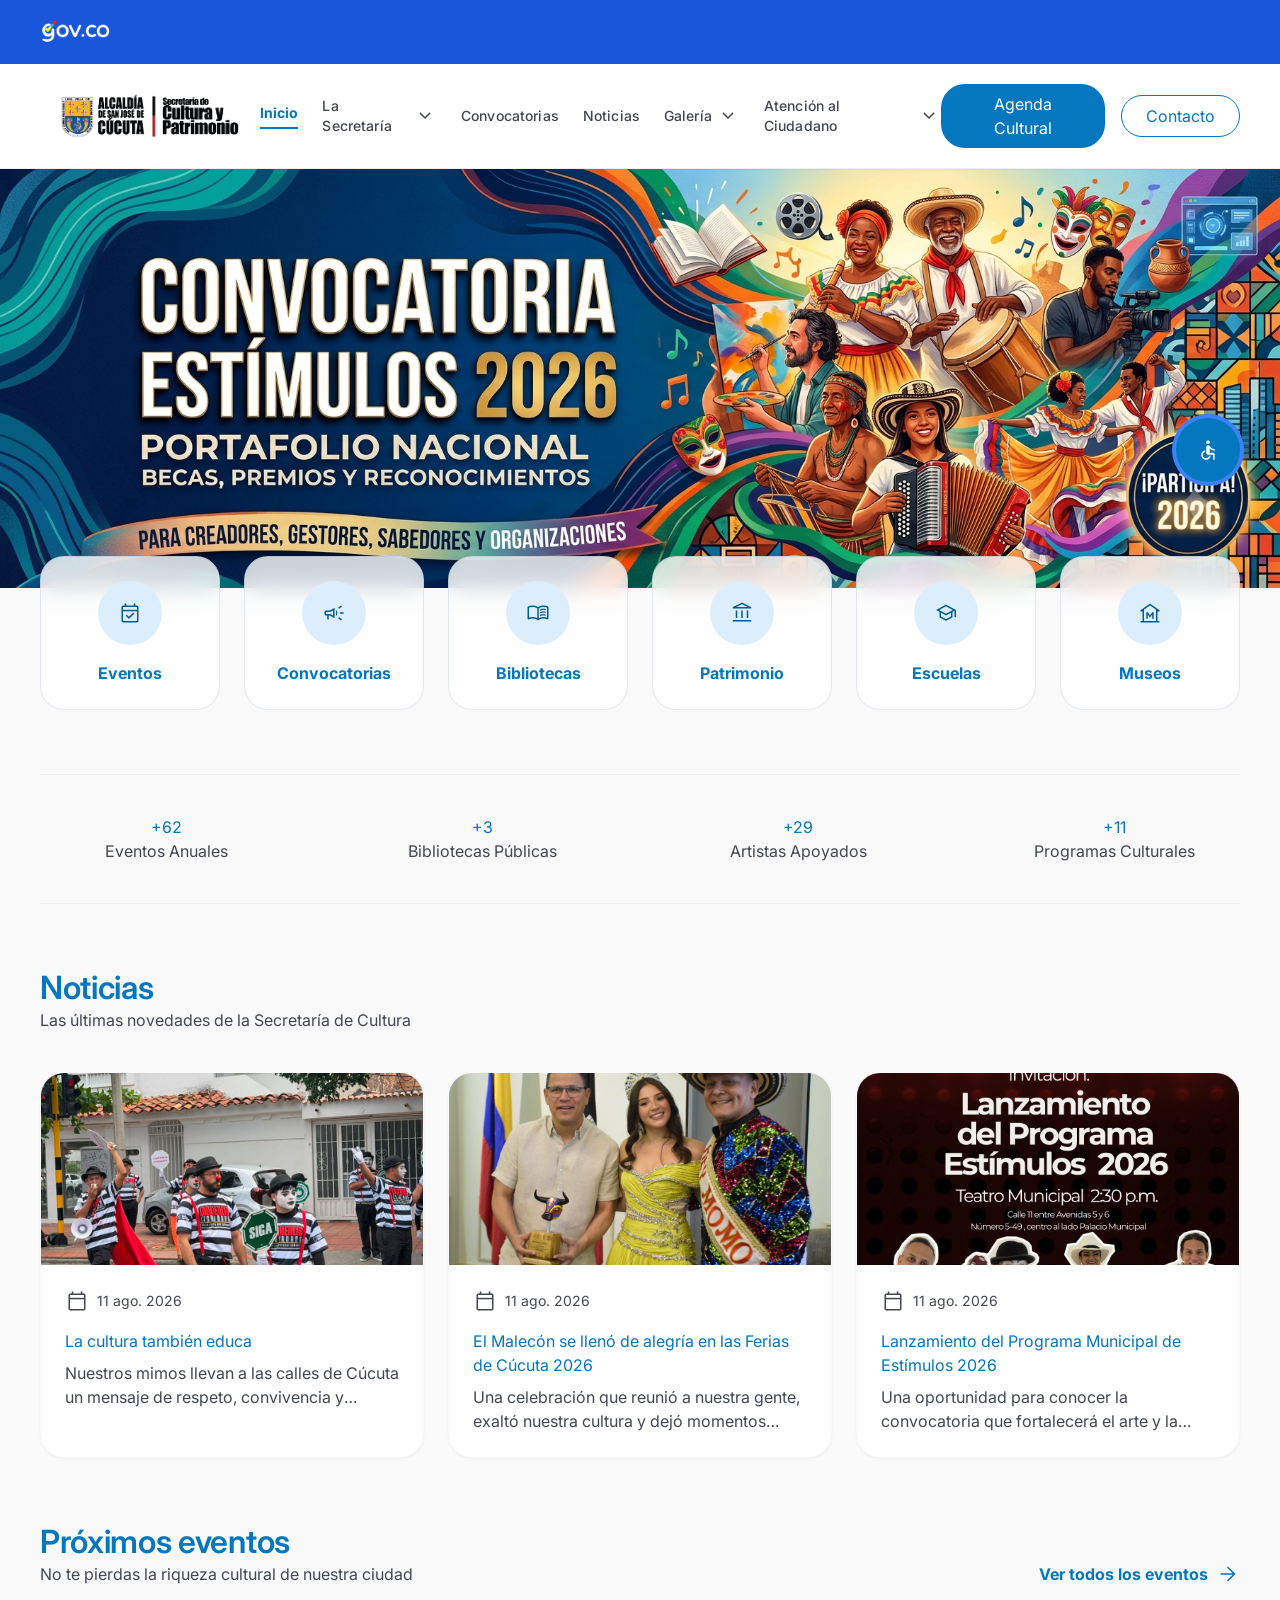
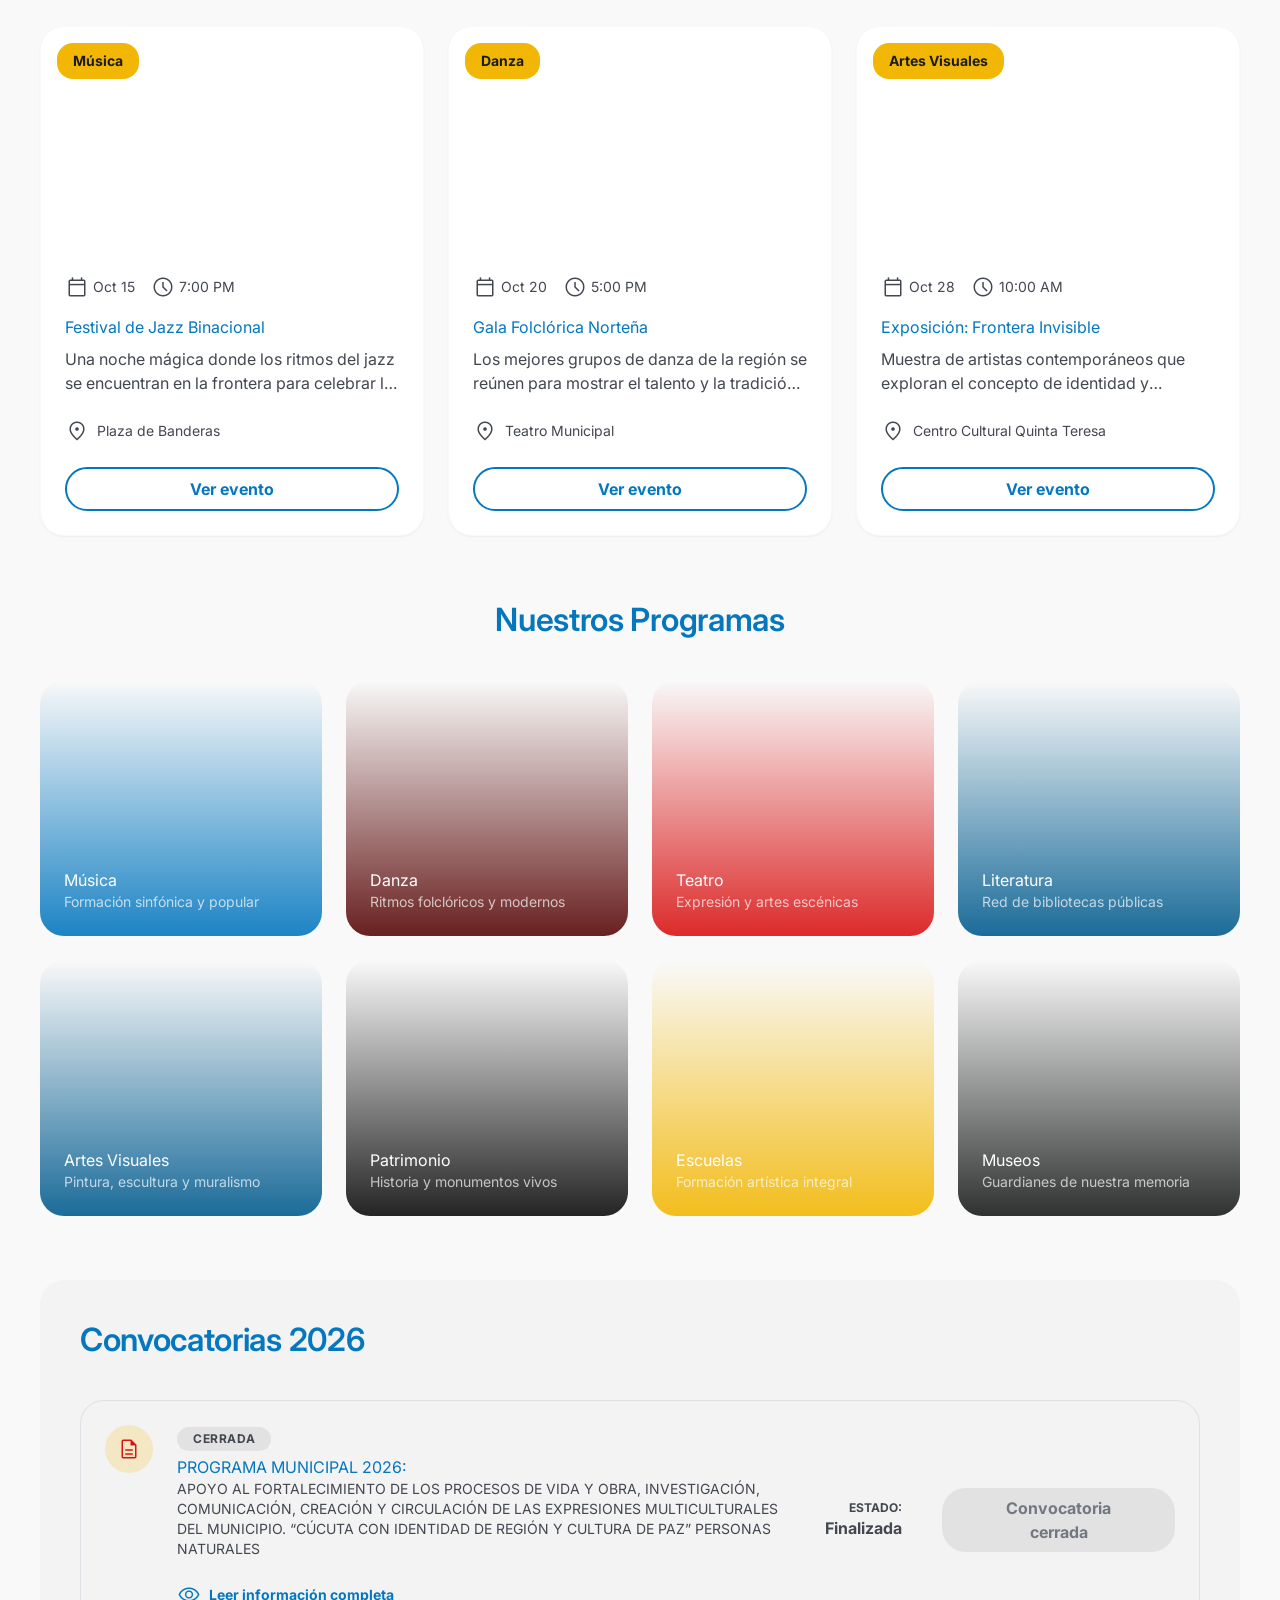
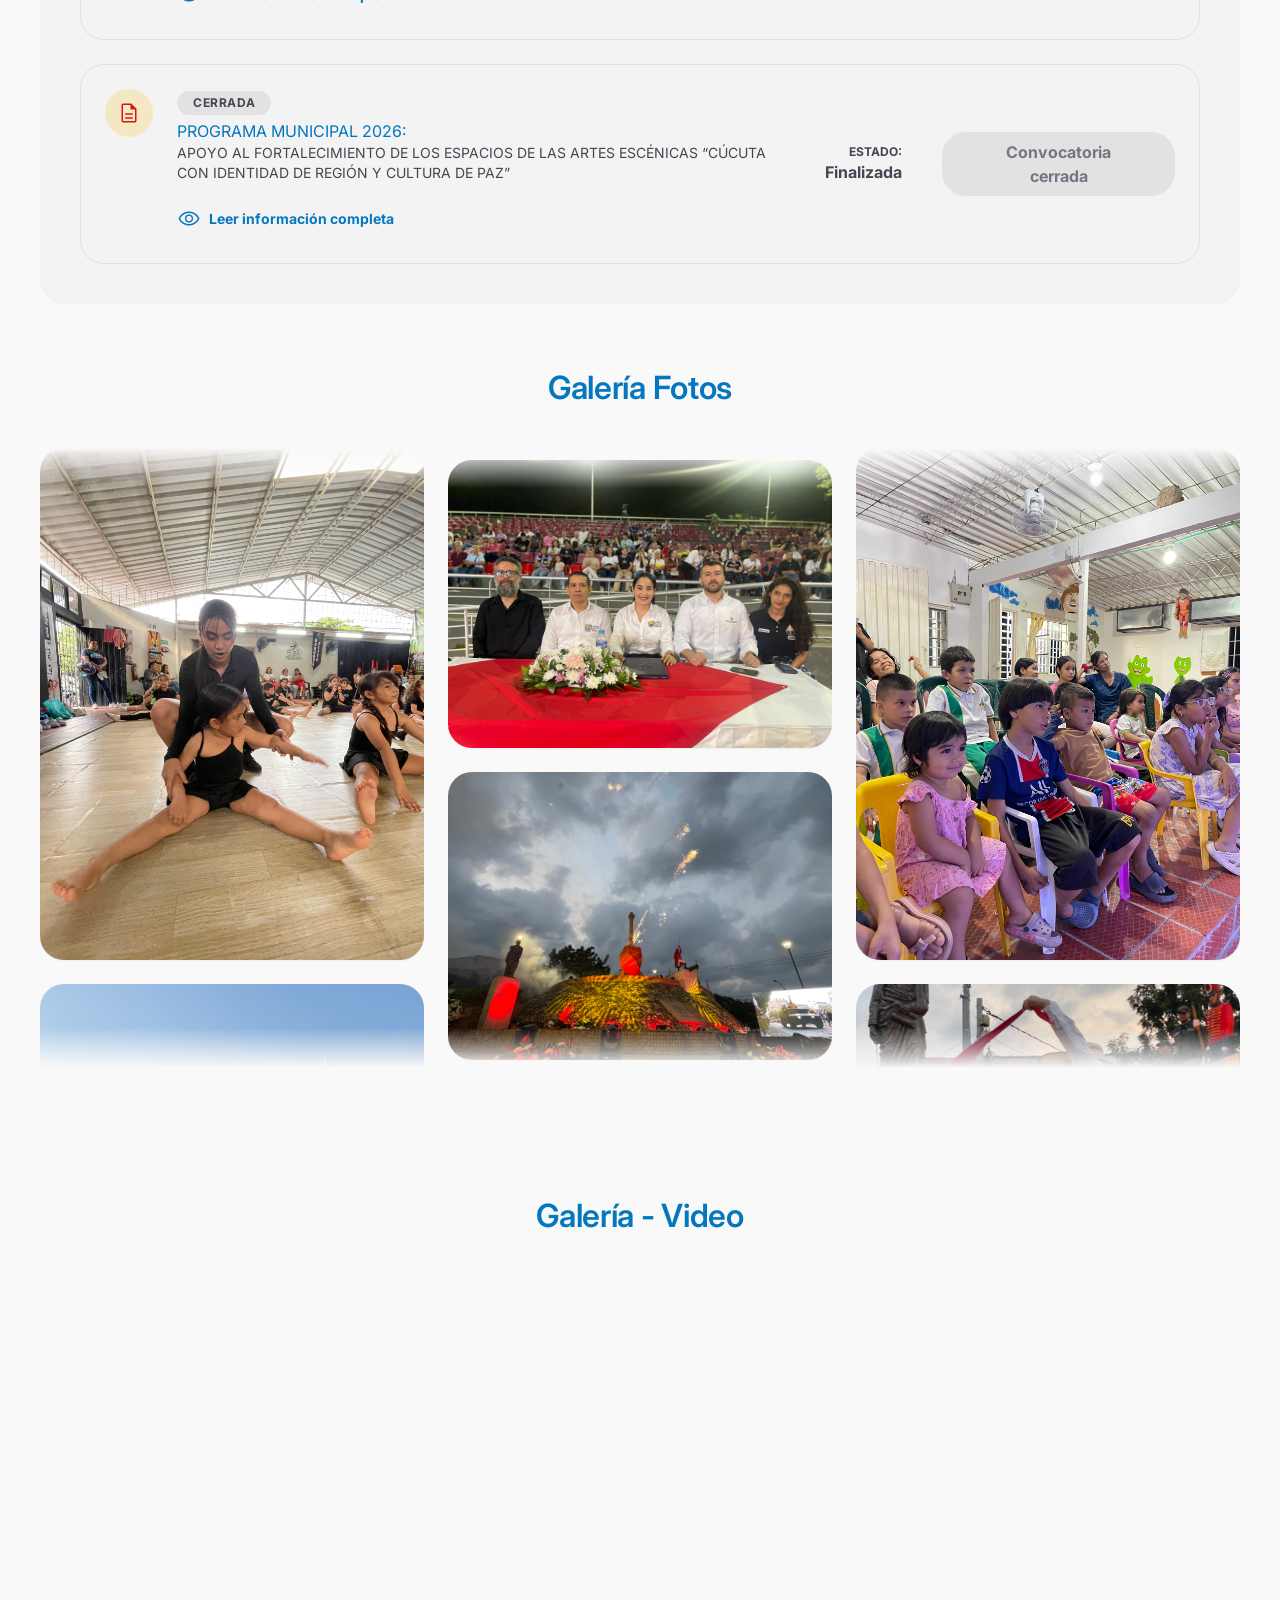
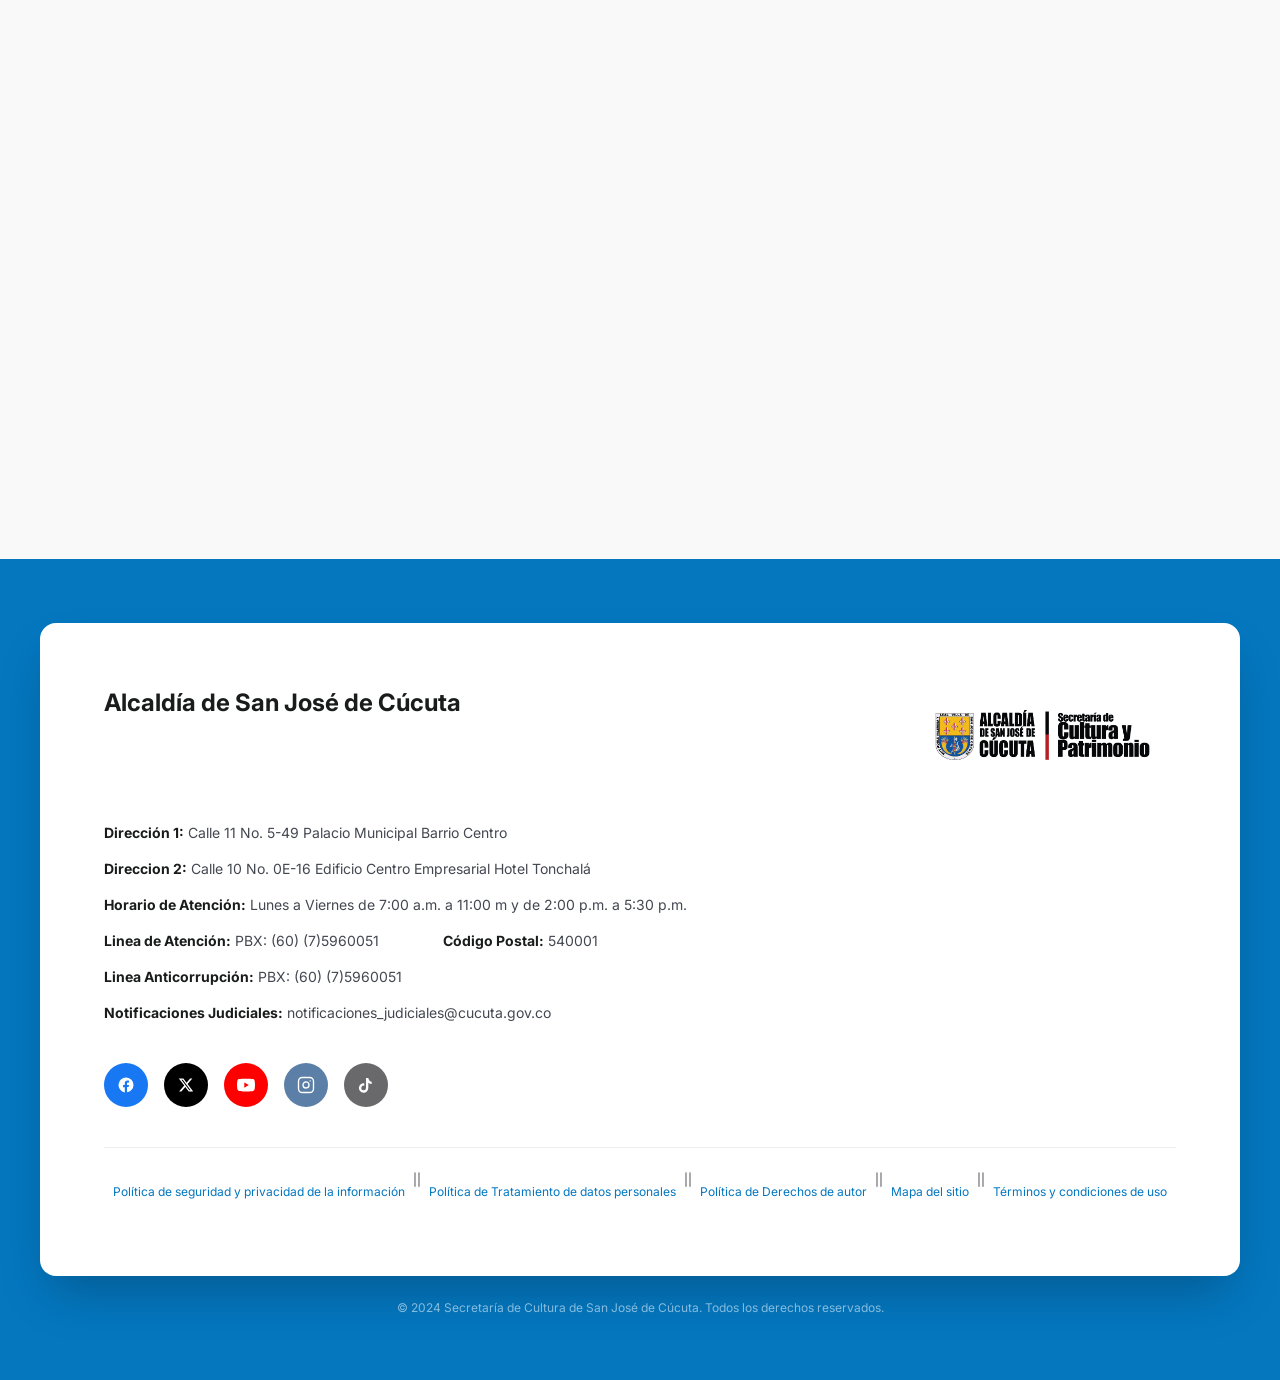
==== commit e1542b29: "resolucion 024" ====
--- a/index.html
+++ b/index.html
@@ -819,6 +819,10 @@
                     <h3 class="font-headline-md text-xl text-primary mb-sm" id="documentos-espacios-title">Documentos para descargar</h3>
                     <div class="grid grid-cols-1 gap-sm">
                         <a class="flex items-center justify-between gap-sm rounded-xl border border-outline-variant/40 bg-surface-container-low p-sm hover:border-primary hover:bg-primary-fixed transition-colors"
+                            download href="documentos/estimulos-2026/espacios-artes-escenicas/RESOLUCION 024.pdf">
+                            <span class="flex min-w-0 items-center gap-sm"><span aria-hidden="true" class="material-symbols-outlined text-error">picture_as_pdf</span><span><strong class="block text-on-surface">Resolución 024 de 2026</strong><small>PDF</small></span></span><span aria-hidden="true" class="material-symbols-outlined text-primary">download</span>
+                        </a>
+                        <a class="flex items-center justify-between gap-sm rounded-xl border border-outline-variant/40 bg-surface-container-low p-sm hover:border-primary hover:bg-primary-fixed transition-colors"
                             download href="documentos/estimulos-2026/espacios-artes-escenicas/resolucion-0010-espacios-artes-escenicas-2026.pdf">
                             <span class="flex min-w-0 items-center gap-sm"><span aria-hidden="true" class="material-symbols-outlined text-error">picture_as_pdf</span><span><strong class="block text-on-surface">Resolución 010 de 2026</strong><small>PDF</small></span></span><span aria-hidden="true" class="material-symbols-outlined text-primary">download</span>
                         </a>
@@ -842,6 +846,7 @@
                             download href="documentos/estimulos-2026/espacios-artes-escenicas/anexo-presupuesto-personas-juridicas-2026.xlsx">
                             <span class="flex min-w-0 items-center gap-sm"><span aria-hidden="true" class="material-symbols-outlined text-green-700">table_view</span><span><strong class="block text-on-surface">Anexo: presupuesto para personas jurídicas 2026</strong><small>Hoja de cálculo de Excel</small></span></span><span aria-hidden="true" class="material-symbols-outlined text-primary">download</span>
                         </a>
+                        
                     </div>
                 </section>
             </div>
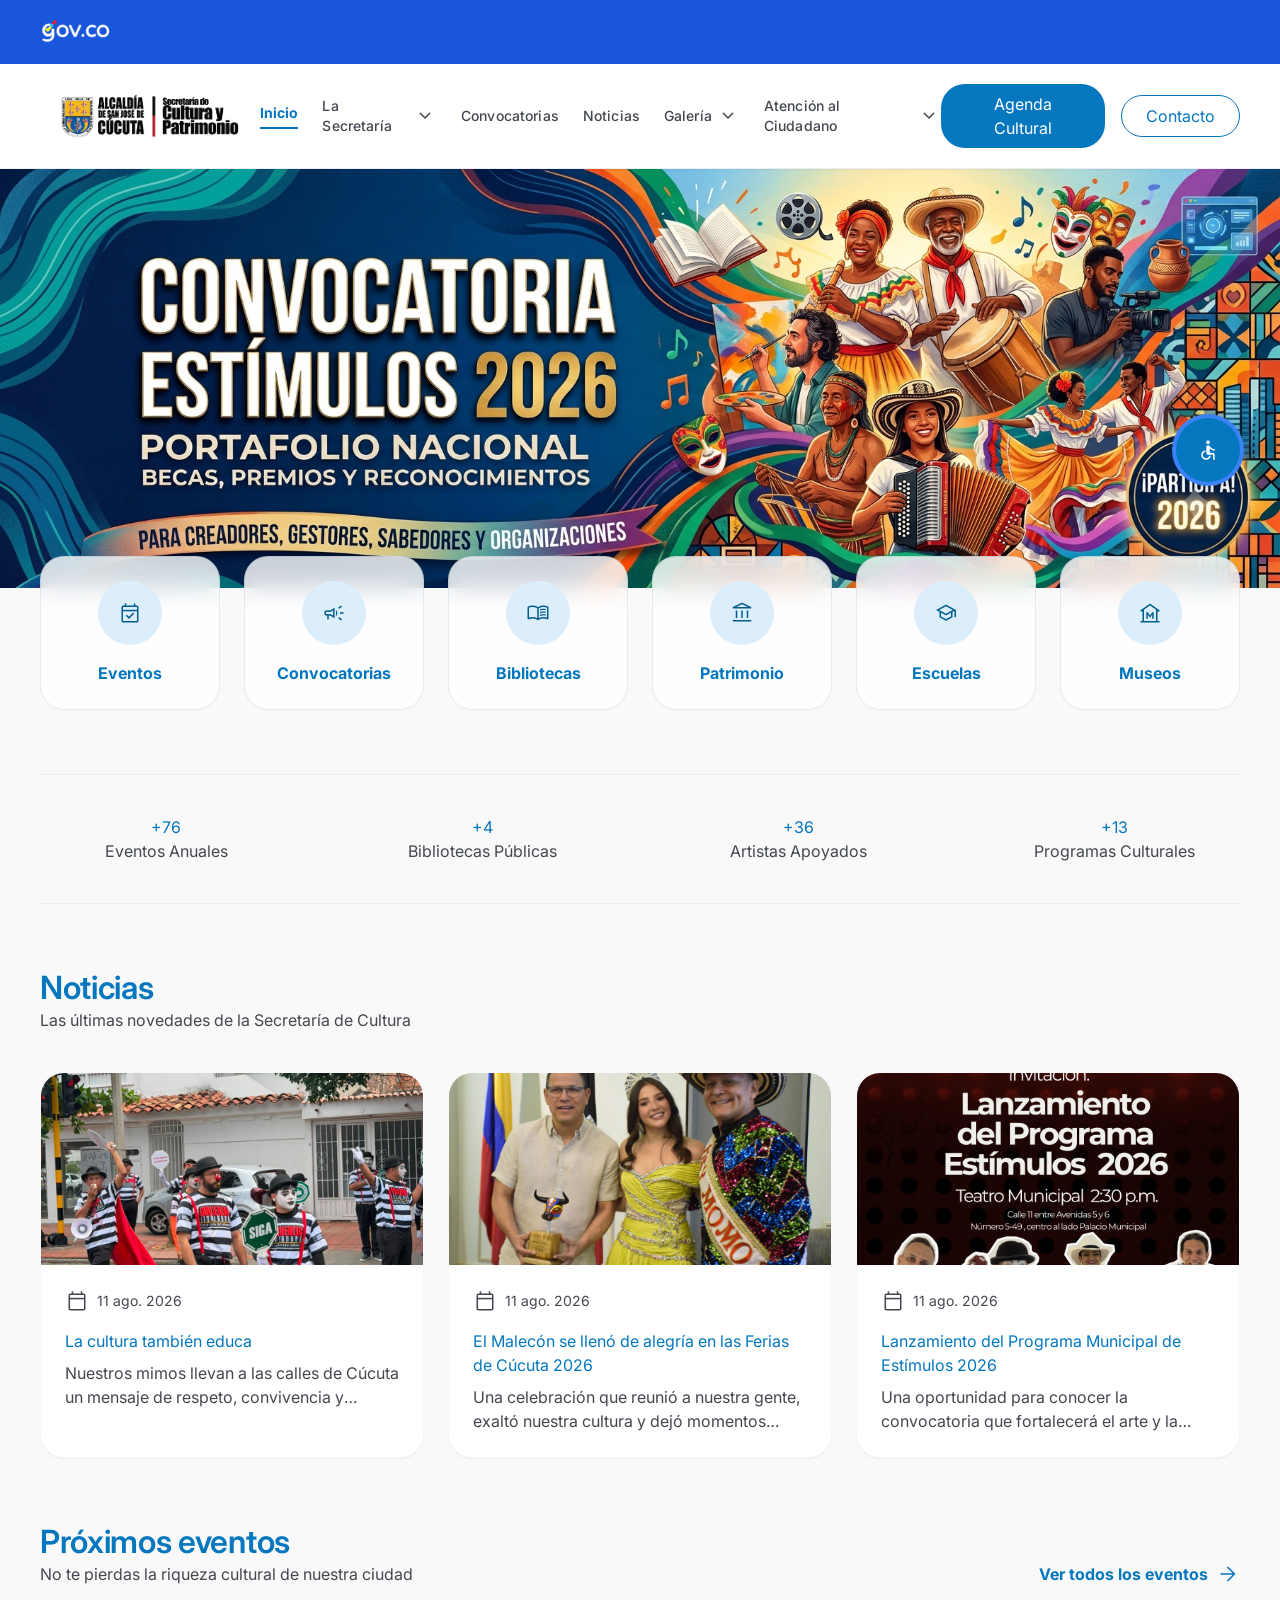
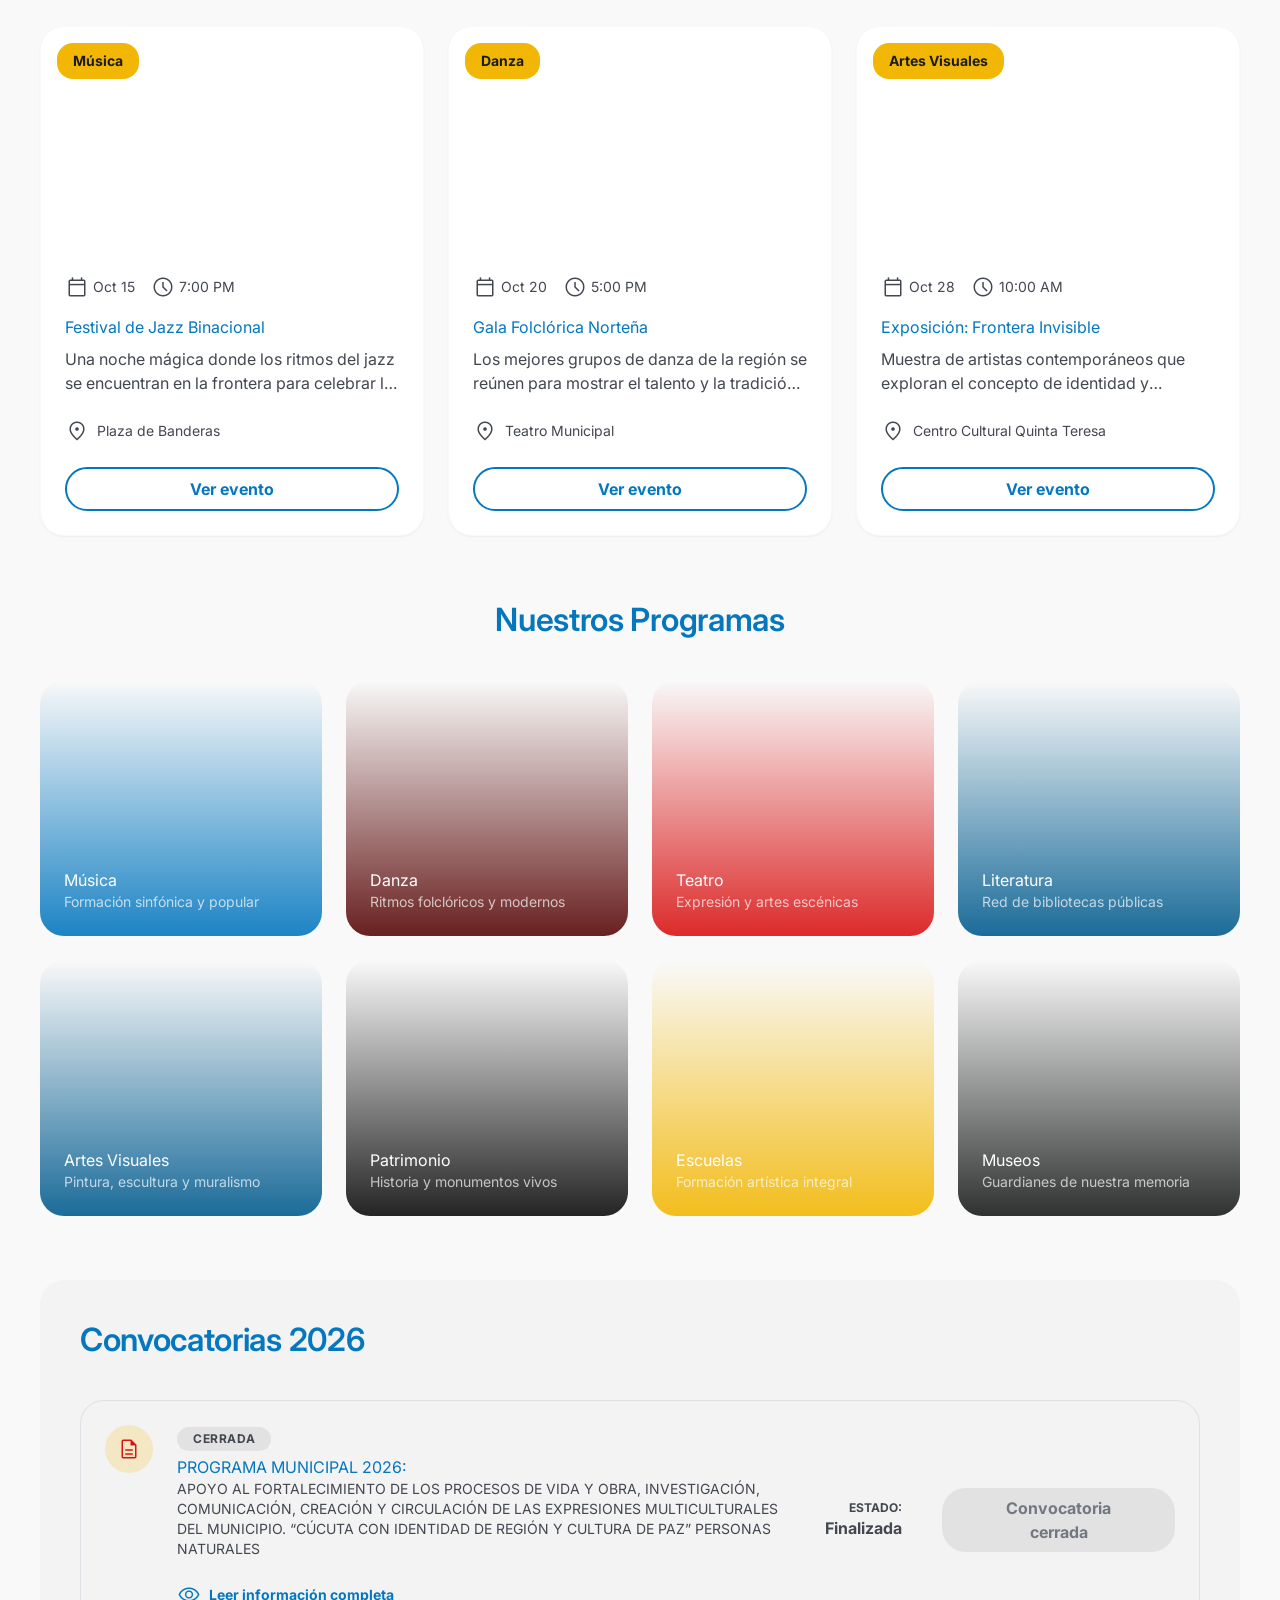
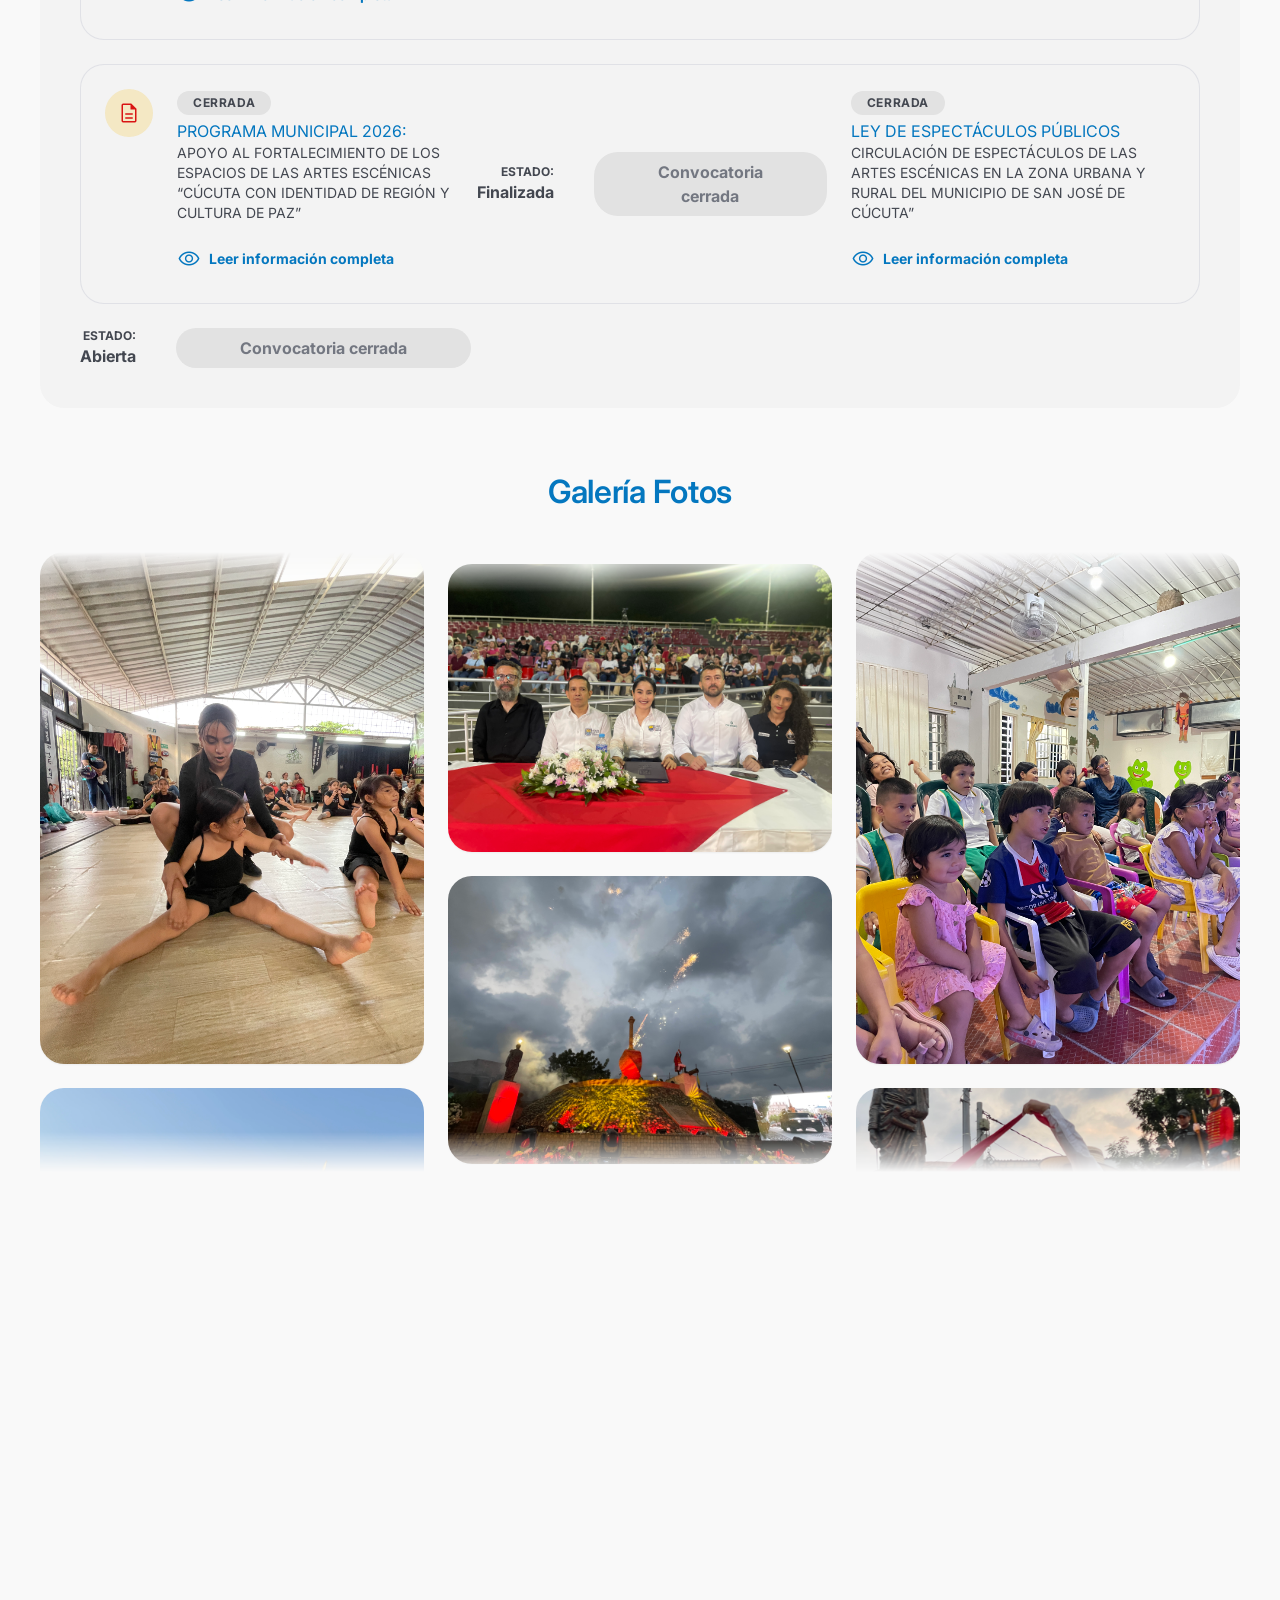
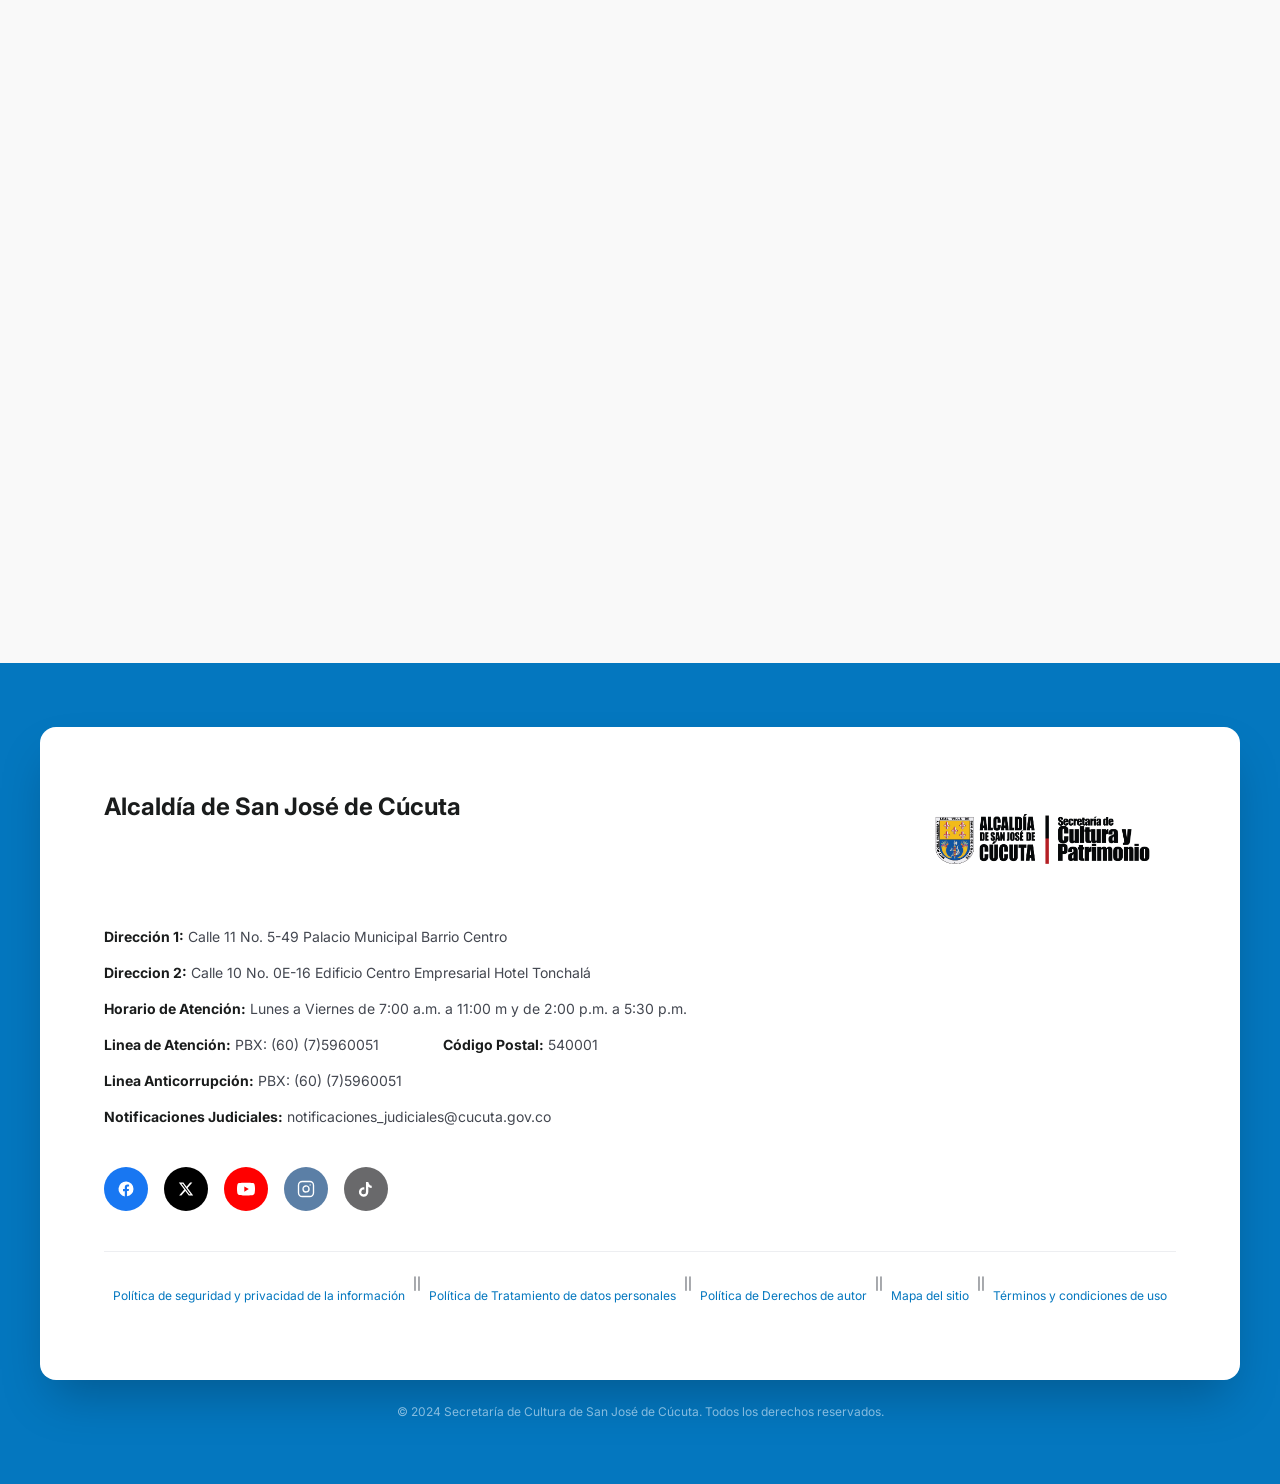
==== commit 94e874c6: "convocatoria leps" ====
--- a/index.html
+++ b/index.html
@@ -737,6 +737,30 @@
                         <div class="text-right">
                             <div class="text-xs text-on-surface-variant uppercase font-bold">Estado:</div>
                             <div class="text-on-surface-variant font-bold">Finalizada</div>
+                        </div>
+                        <button aria-disabled="true"
+                            class="w-full sm:w-auto bg-surface-container-highest text-outline px-md md:px-xl py-xs rounded-xl font-bold cursor-not-allowed text-center"
+                            disabled type="button">Convocatoria cerrada</button>
+                    </div>
+                    <div class="min-w-0">
+                            <span
+                                class="bg-surface-container-highest text-on-surface-variant px-sm py-1 rounded-full text-xs font-bold uppercase tracking-wider mb-1 inline-block">Cerrada</span>
+                            <h4 class="font-headline-md text-primary">LEY DE ESPECTÁCULOS PÚBLICOS </h4>
+                            <p class="text-on-surface-variant text-sm">CIRCULACIÓN DE ESPECTÁCULOS DE LAS ARTES ESCÉNICAS EN LA ZONA URBANA Y RURAL DEL MUNICIPIO DE SAN JOSÉ DE CÚCUTA”</p>
+                            <button aria-controls="convocatoria-modal" aria-expanded="false"
+                                class="mt-sm inline-flex items-center gap-xs min-h-10 text-primary font-bold text-sm hover:text-primary-container transition-colors"
+                                data-convocatoria-template="convocatoria-espacios-template"
+                                data-convocatoria-title="Estímulos a los Espacios de las Artes Escénicas 2026" type="button">
+                                <span aria-hidden="true" class="material-symbols-outlined">visibility</span>
+                                <span>Leer información completa</span>
+                            </button>
+                        </div>
+                        
+                    </div>
+                    <div class="w-full md:w-auto flex flex-col sm:flex-row sm:items-center gap-sm md:gap-lg">
+                        <div class="text-right">
+                            <div class="text-xs text-on-surface-variant uppercase font-bold">Estado:</div>
+                            <div class="text-on-surface-variant font-bold">Abierta</div>
                         </div>
                         <button aria-disabled="true"
                             class="w-full sm:w-auto bg-surface-container-highest text-outline px-md md:px-xl py-xs rounded-xl font-bold cursor-not-allowed text-center"
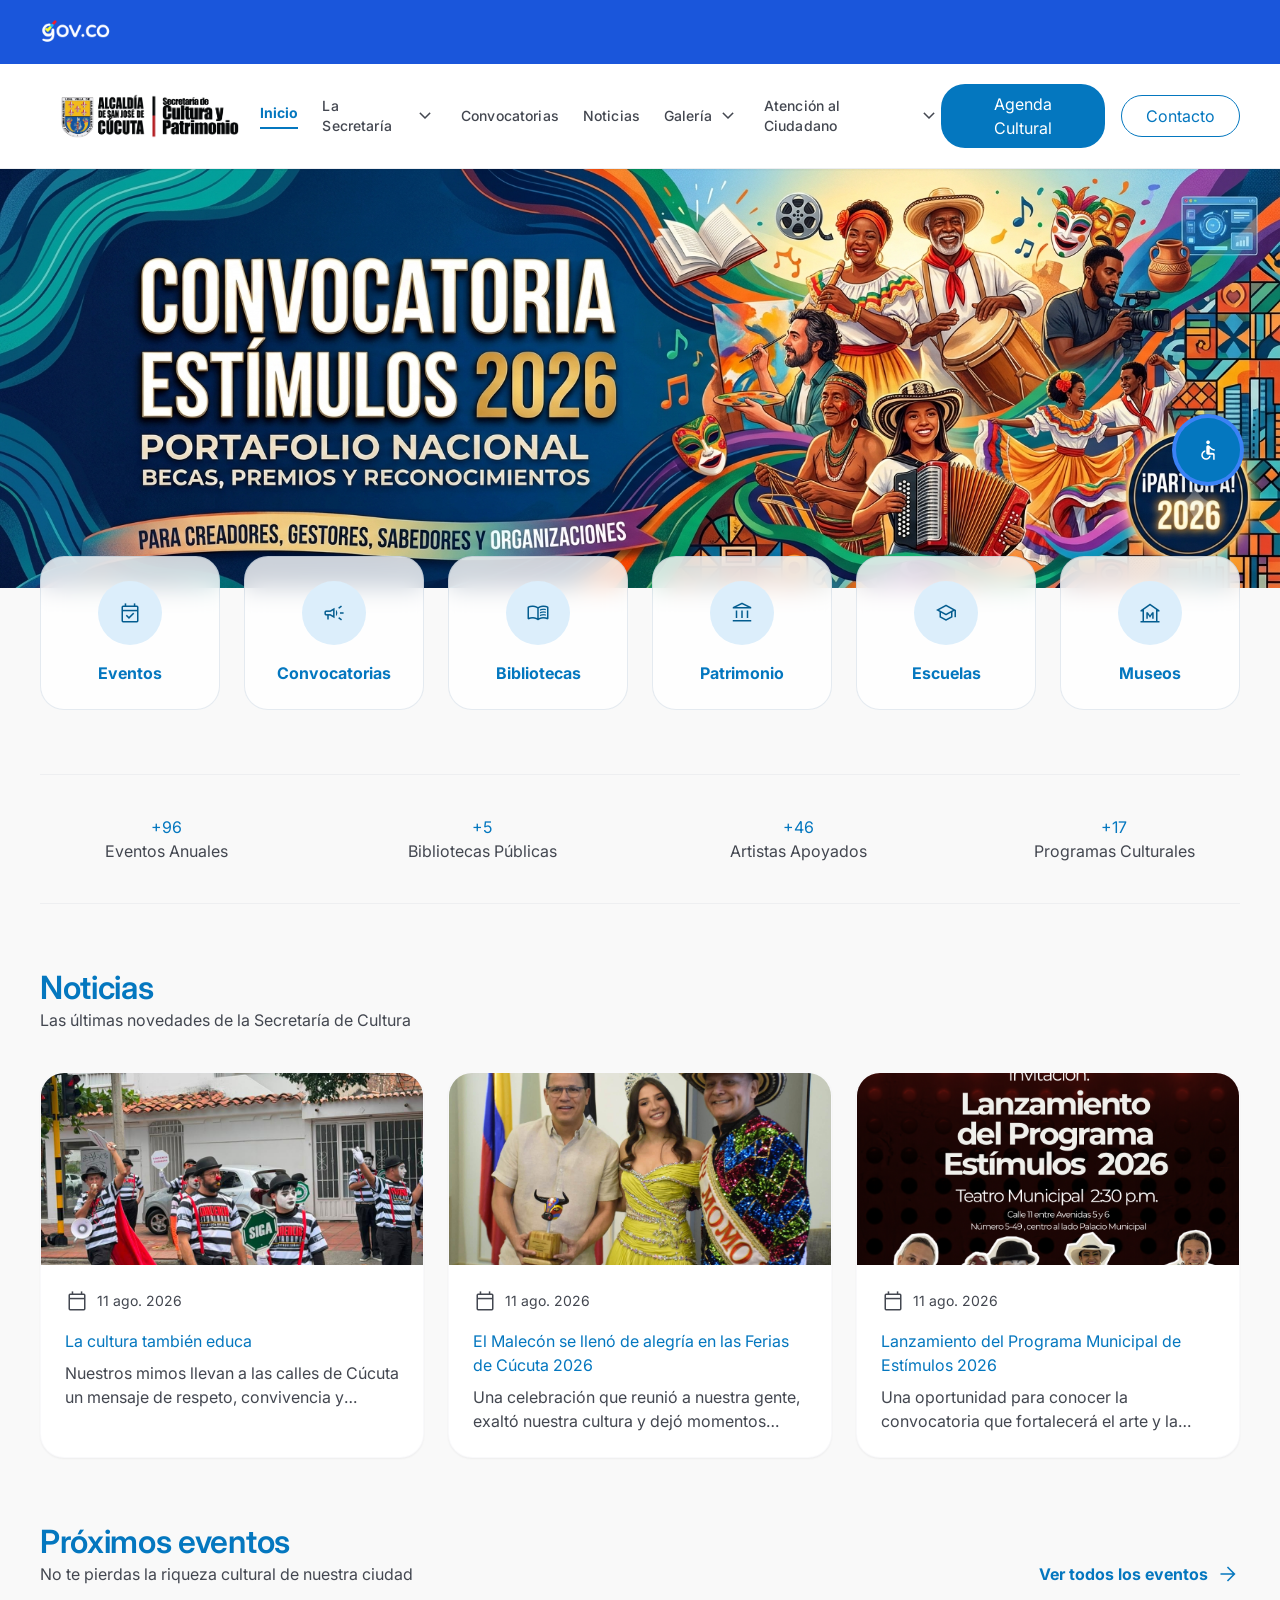
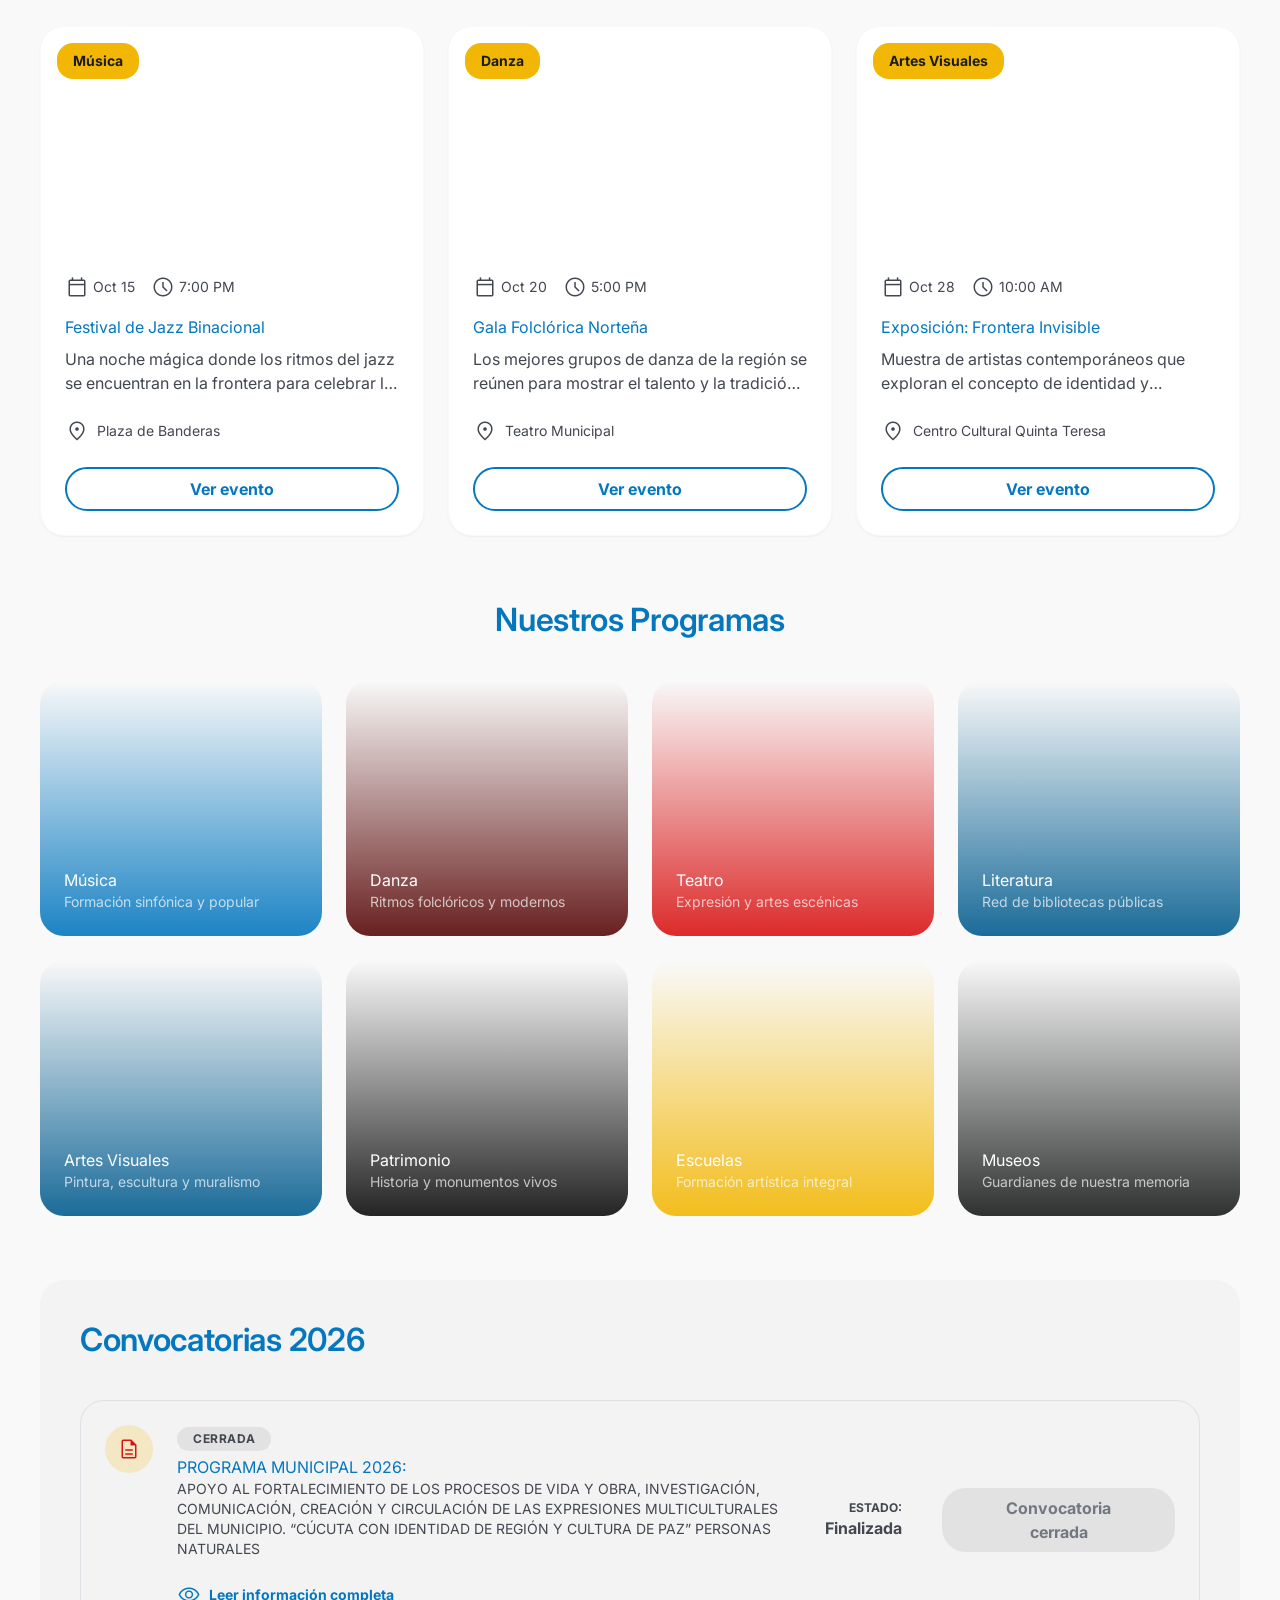
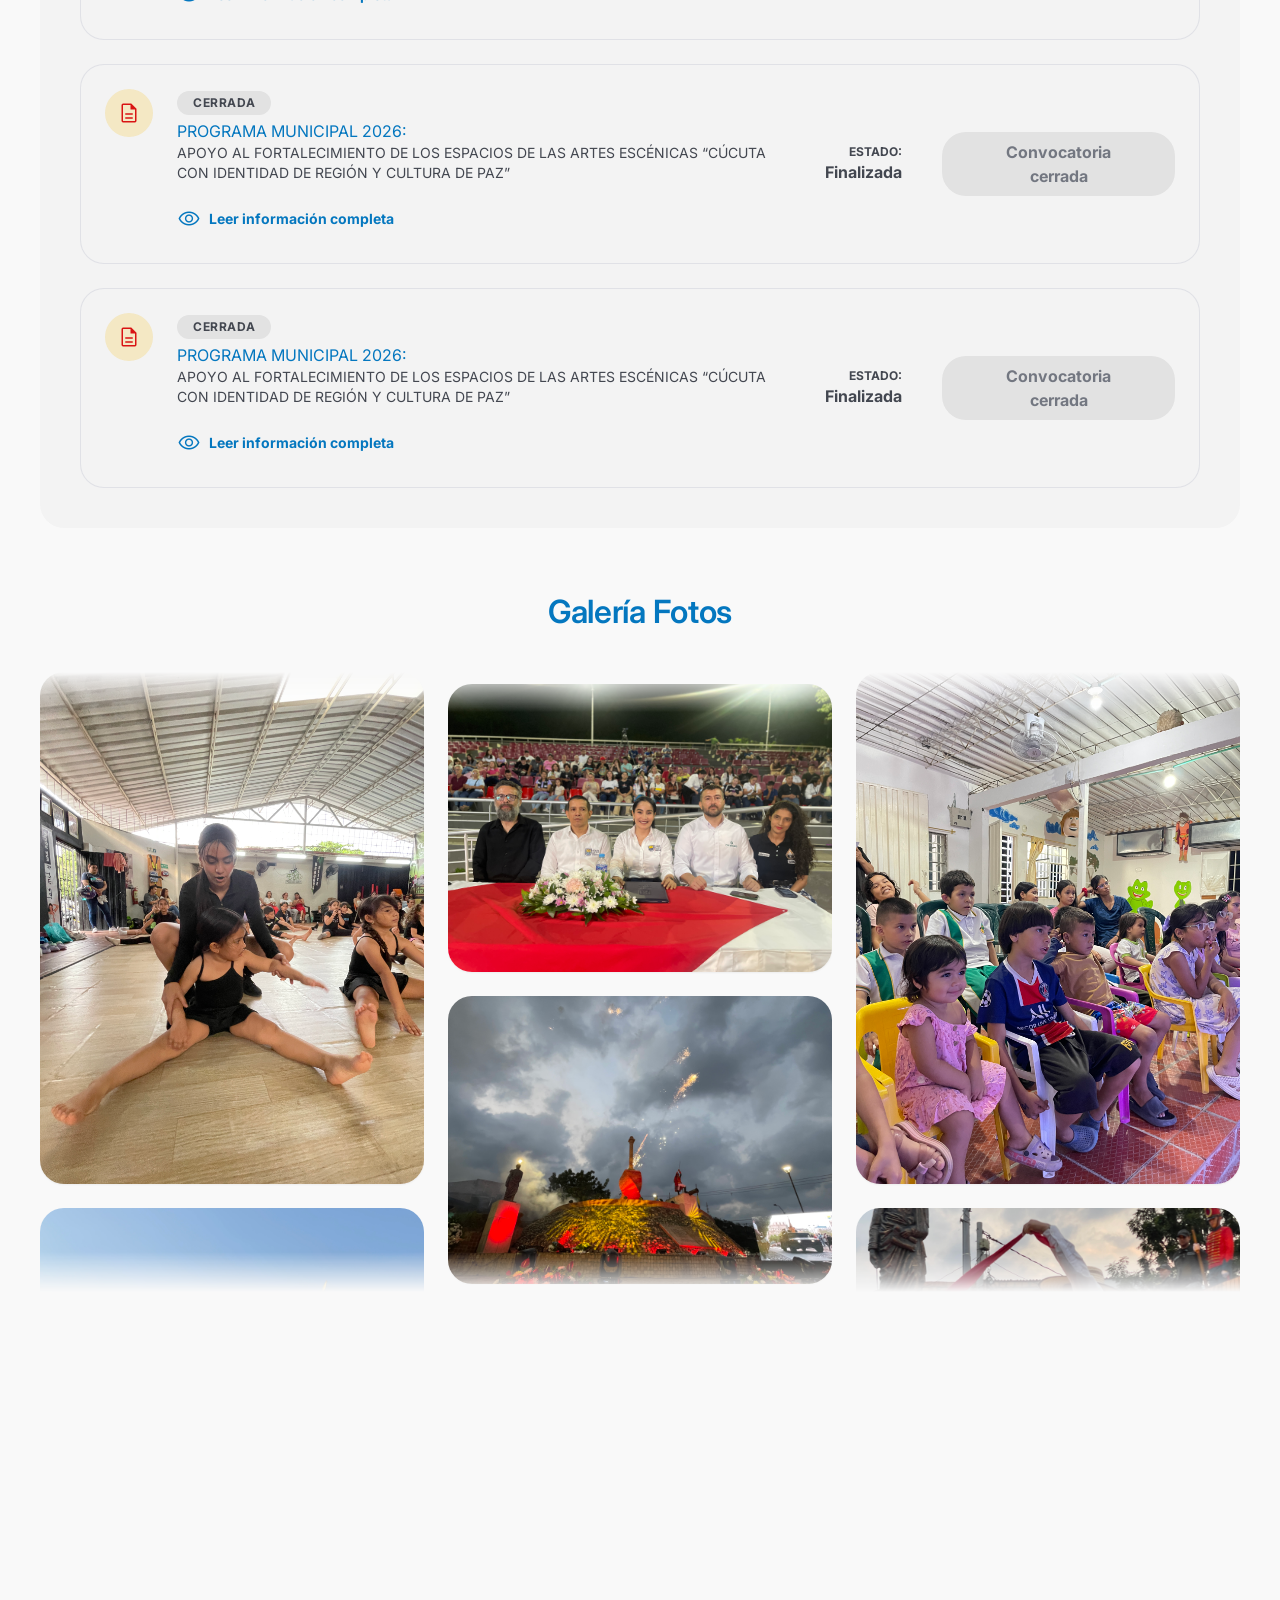
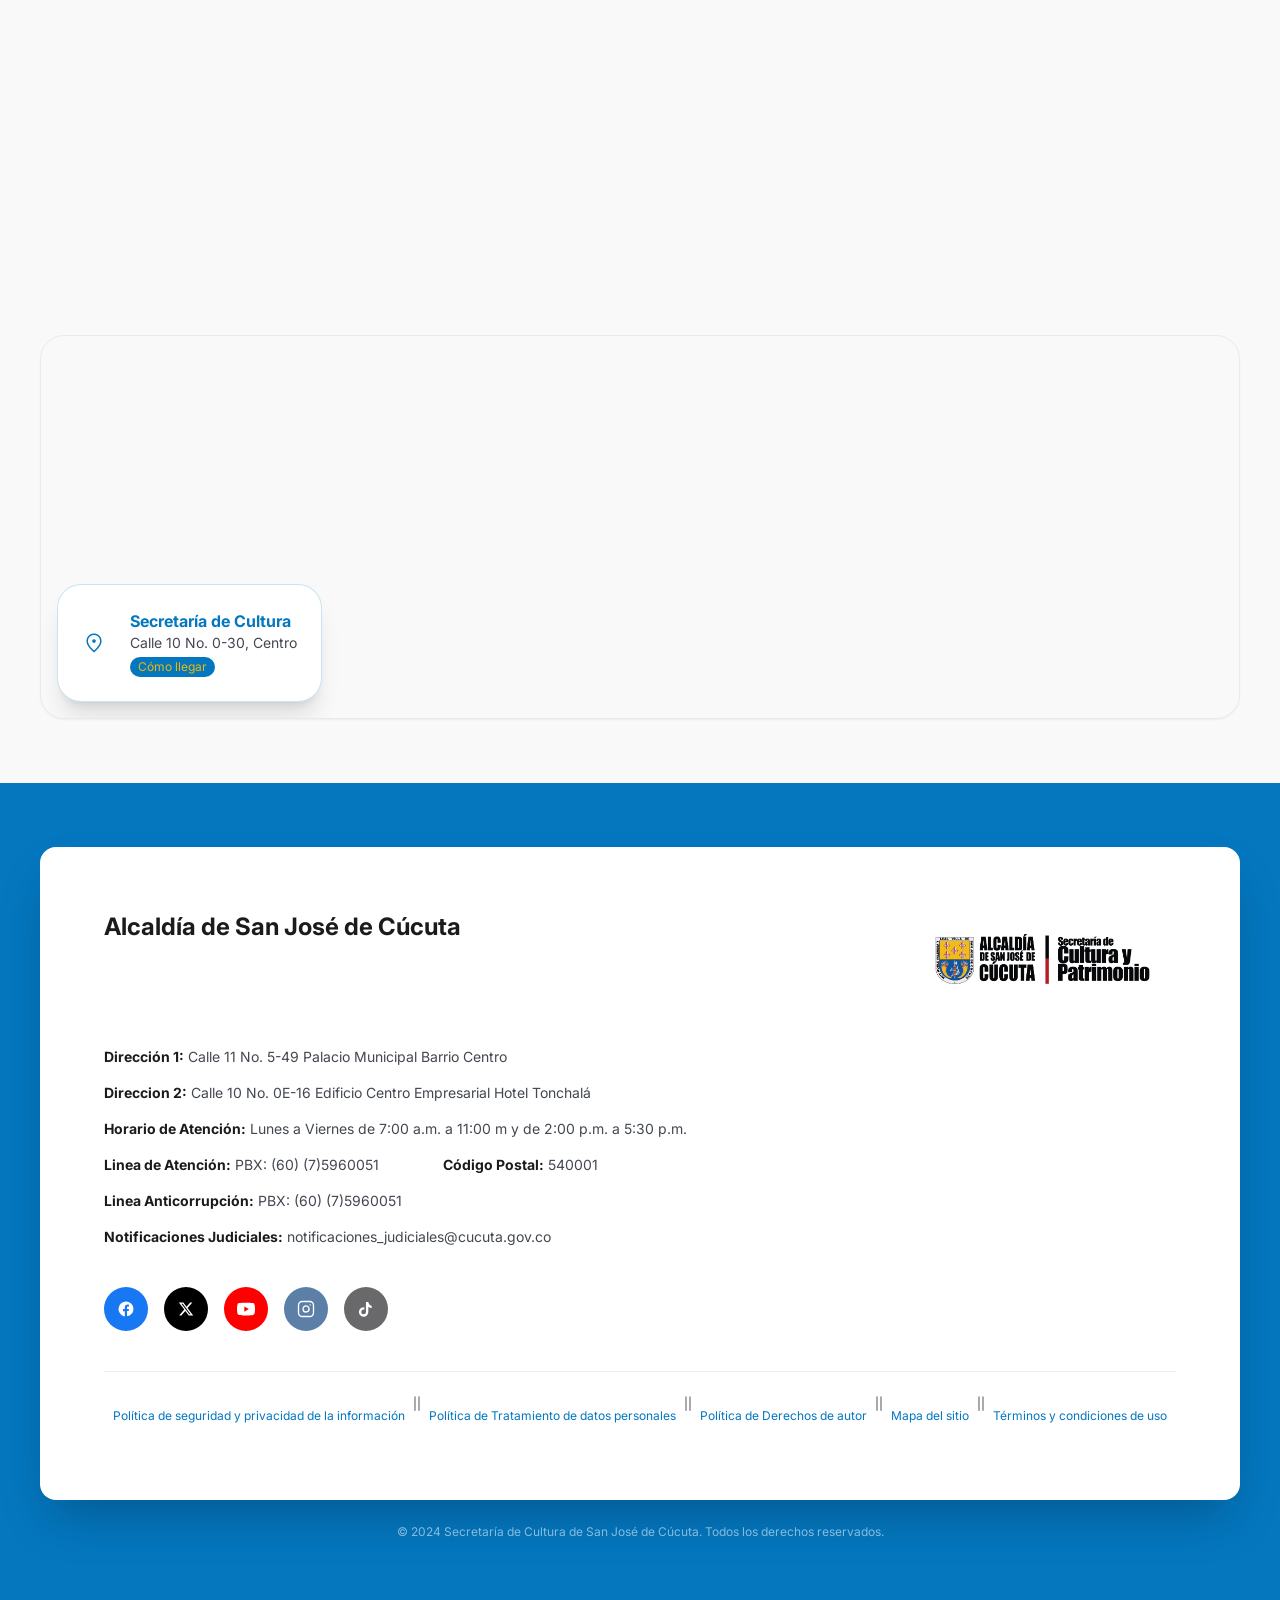
==== commit b1d19ab6: "repaso subida convocatoria" ====
--- a/index.html
+++ b/index.html
@@ -742,11 +742,19 @@
                             class="w-full sm:w-auto bg-surface-container-highest text-outline px-md md:px-xl py-xs rounded-xl font-bold cursor-not-allowed text-center"
                             disabled type="button">Convocatoria cerrada</button>
                     </div>
-                    <div class="min-w-0">
+                </div>
+                <div
+                    class="reveal bg-surface-container-low p-md rounded-xl flex flex-col md:flex-row justify-between items-center gap-md border border-outline-variant/40 opacity-75">
+                    <div class="flex items-start gap-md min-w-0">
+                        <div
+                            class="w-12 h-12 rounded-full bg-secondary-container/20 text-secondary flex items-center justify-center flex-shrink-0">
+                            <span class="material-symbols-outlined">description</span>
+                        </div>
+                        <div class="min-w-0">
                             <span
                                 class="bg-surface-container-highest text-on-surface-variant px-sm py-1 rounded-full text-xs font-bold uppercase tracking-wider mb-1 inline-block">Cerrada</span>
-                            <h4 class="font-headline-md text-primary">LEY DE ESPECTÁCULOS PÚBLICOS </h4>
-                            <p class="text-on-surface-variant text-sm">CIRCULACIÓN DE ESPECTÁCULOS DE LAS ARTES ESCÉNICAS EN LA ZONA URBANA Y RURAL DEL MUNICIPIO DE SAN JOSÉ DE CÚCUTA”</p>
+                            <h4 class="font-headline-md text-primary">PROGRAMA MUNICIPAL 2026:</h4>
+                            <p class="text-on-surface-variant text-sm">APOYO AL FORTALECIMIENTO DE LOS ESPACIOS DE LAS ARTES ESCÉNICAS “CÚCUTA CON IDENTIDAD DE REGIÓN Y CULTURA DE PAZ”</p>
                             <button aria-controls="convocatoria-modal" aria-expanded="false"
                                 class="mt-sm inline-flex items-center gap-xs min-h-10 text-primary font-bold text-sm hover:text-primary-container transition-colors"
                                 data-convocatoria-template="convocatoria-espacios-template"
@@ -760,7 +768,7 @@
                     <div class="w-full md:w-auto flex flex-col sm:flex-row sm:items-center gap-sm md:gap-lg">
                         <div class="text-right">
                             <div class="text-xs text-on-surface-variant uppercase font-bold">Estado:</div>
-                            <div class="text-on-surface-variant font-bold">Abierta</div>
+                            <div class="text-on-surface-variant font-bold">Finalizada</div>
                         </div>
                         <button aria-disabled="true"
                             class="w-full sm:w-auto bg-surface-container-highest text-outline px-md md:px-xl py-xs rounded-xl font-bold cursor-not-allowed text-center"
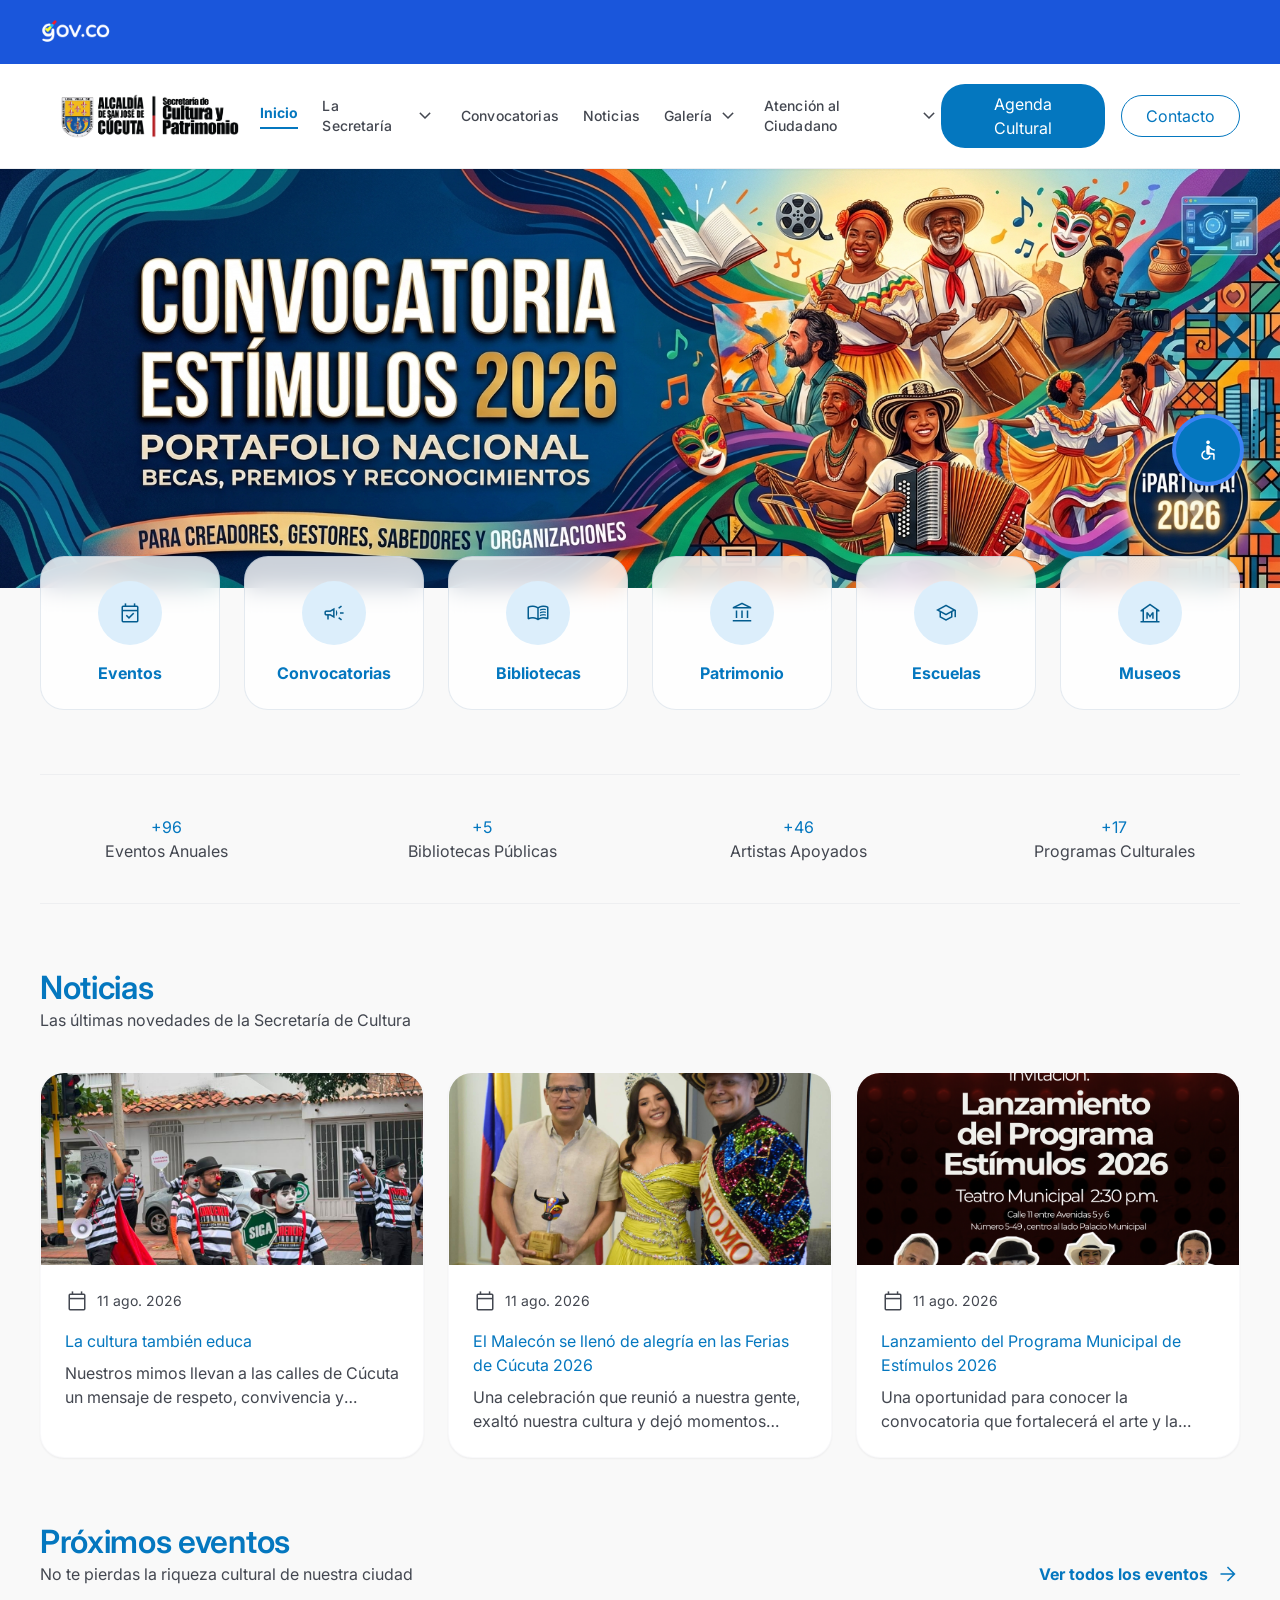
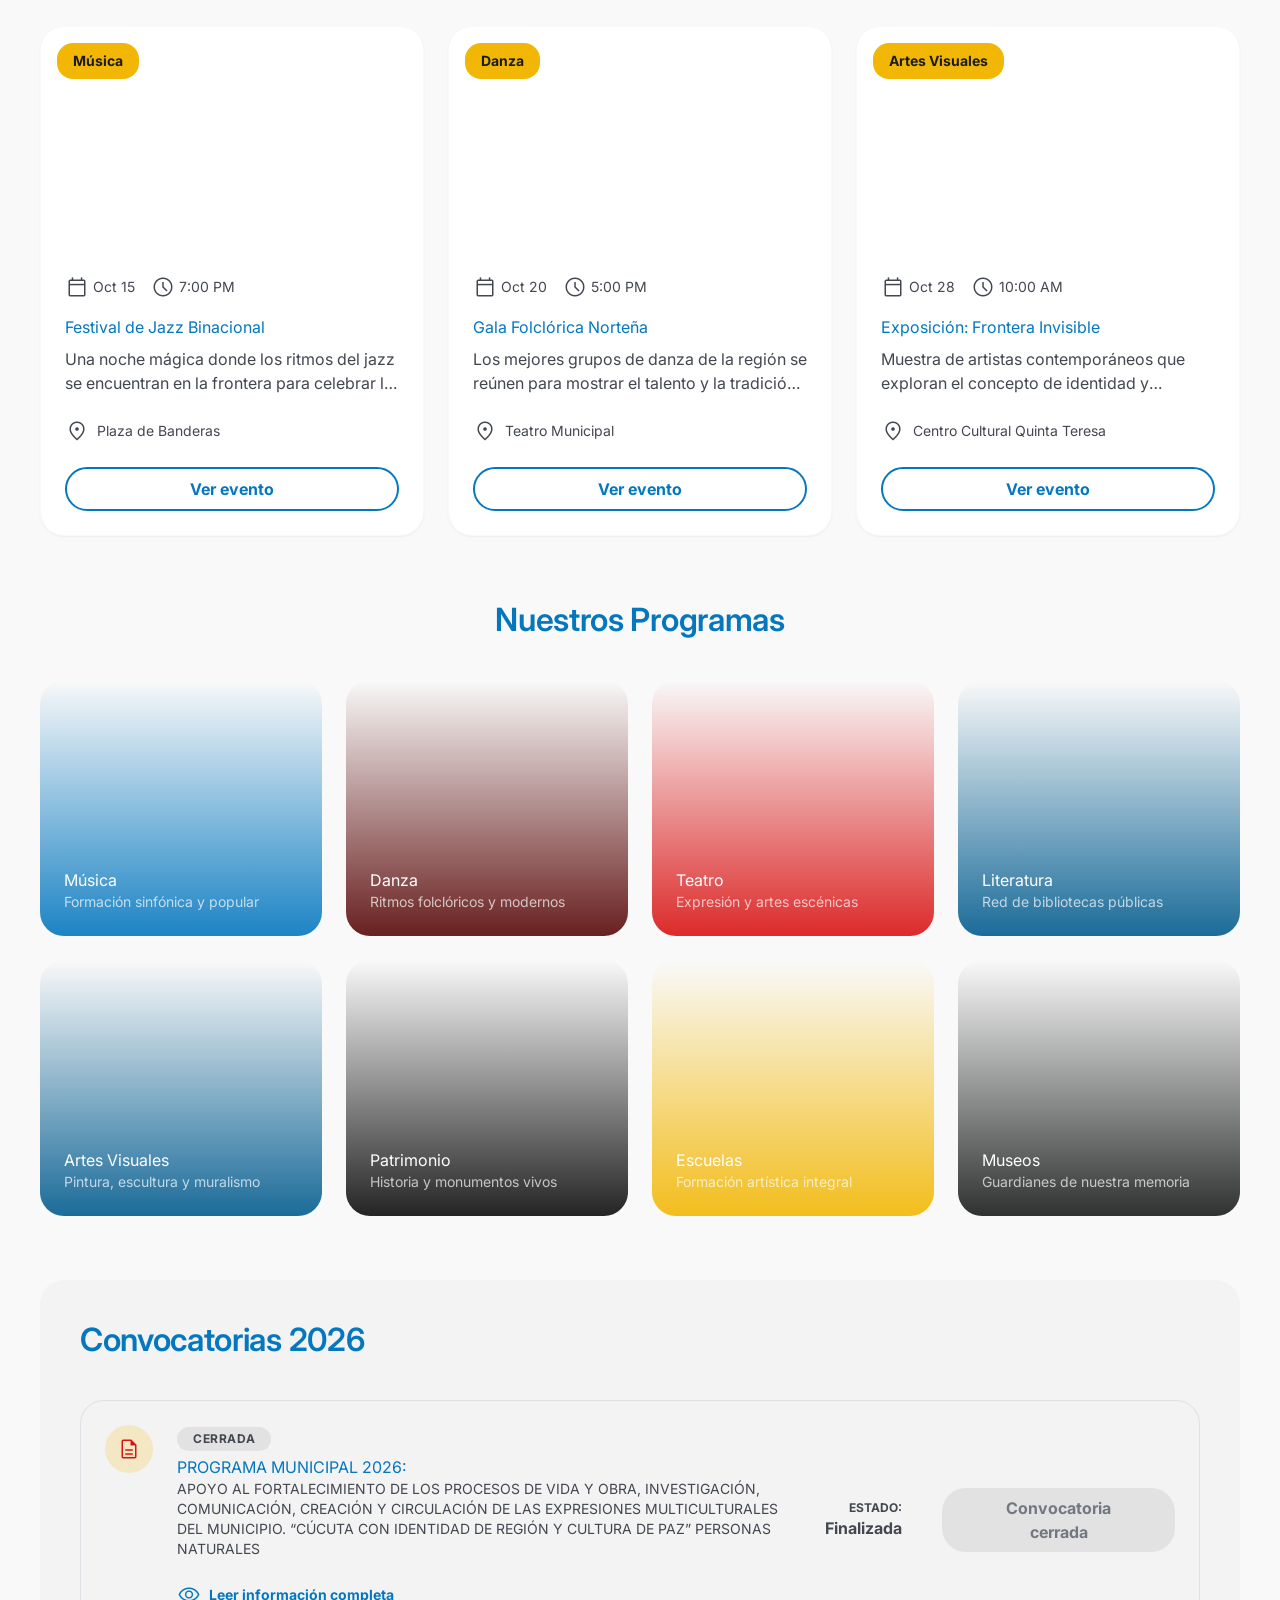
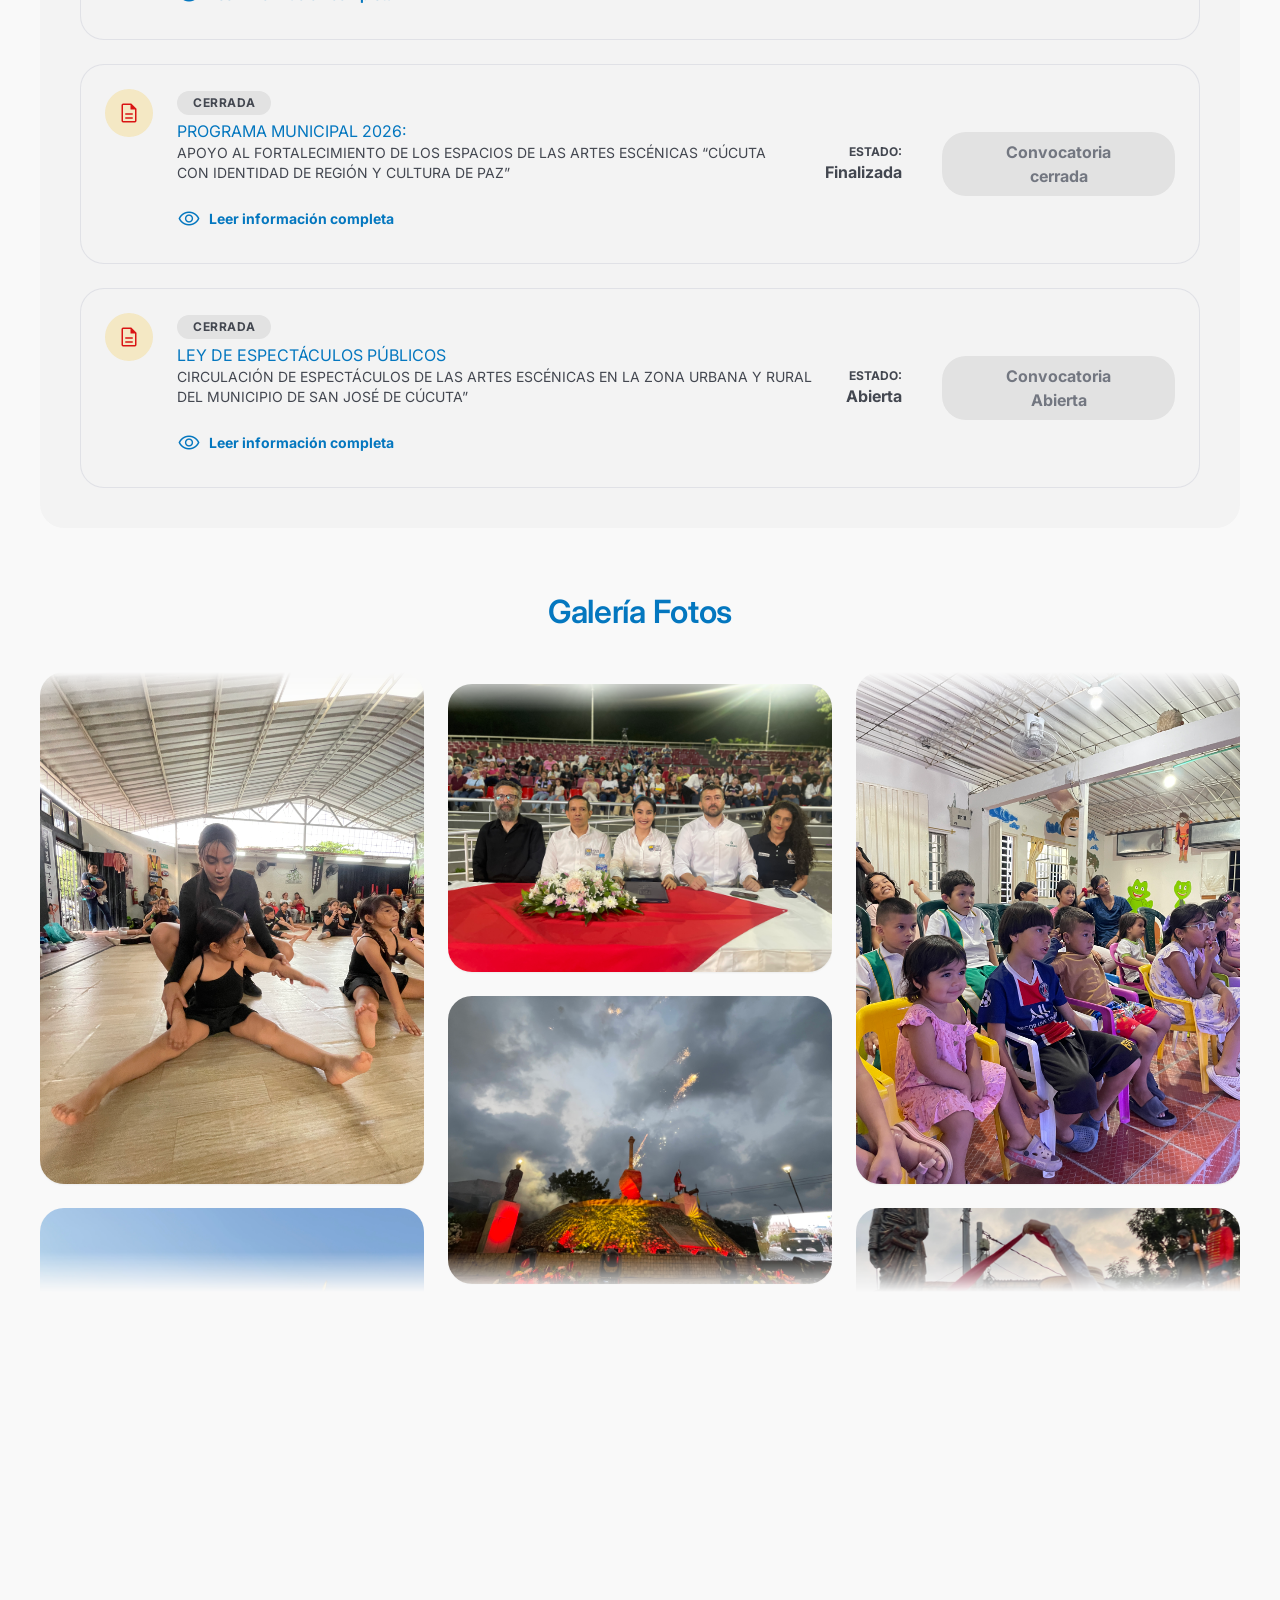
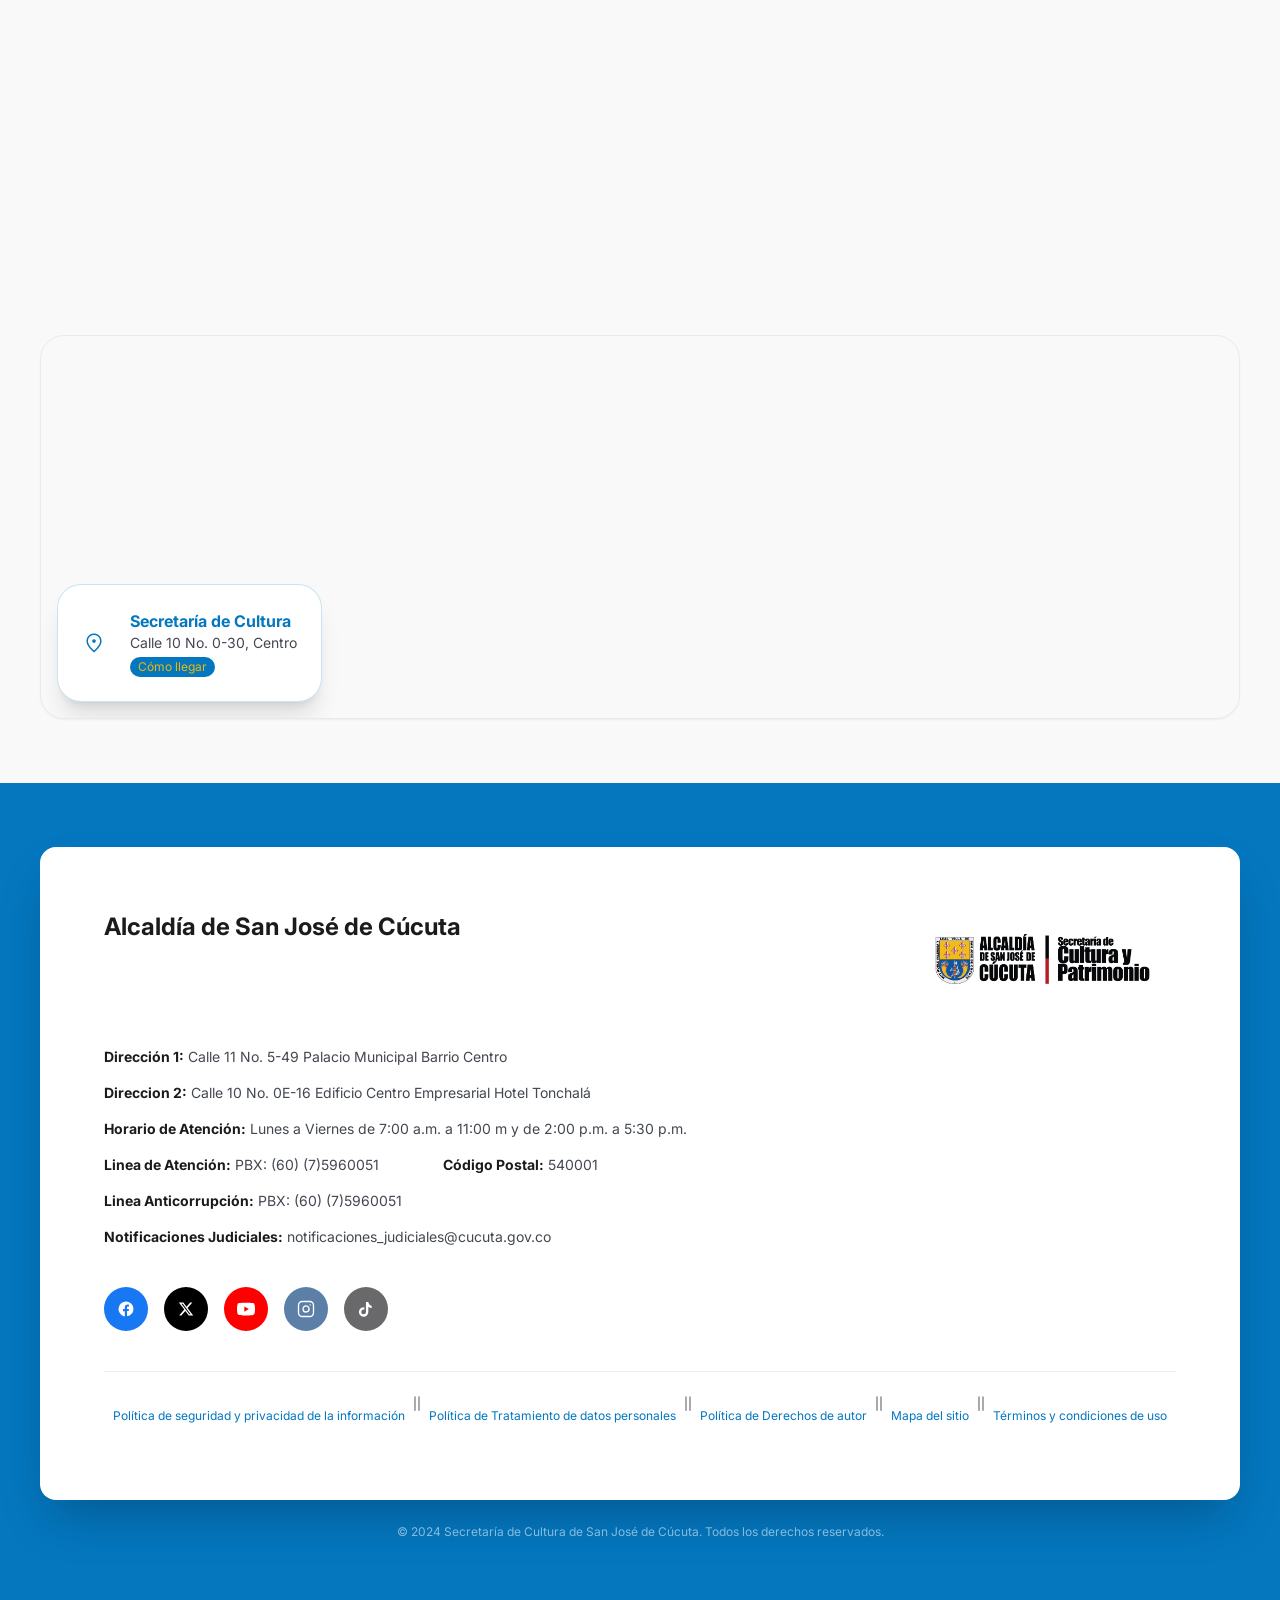
==== commit 450bc8ee: "convotario lep" ====
--- a/index.html
+++ b/index.html
@@ -753,12 +753,12 @@
                         <div class="min-w-0">
                             <span
                                 class="bg-surface-container-highest text-on-surface-variant px-sm py-1 rounded-full text-xs font-bold uppercase tracking-wider mb-1 inline-block">Cerrada</span>
-                            <h4 class="font-headline-md text-primary">PROGRAMA MUNICIPAL 2026:</h4>
-                            <p class="text-on-surface-variant text-sm">APOYO AL FORTALECIMIENTO DE LOS ESPACIOS DE LAS ARTES ESCÉNICAS “CÚCUTA CON IDENTIDAD DE REGIÓN Y CULTURA DE PAZ”</p>
+                            <h4 class="font-headline-md text-primary">LEY DE ESPECTÁCULOS PÚBLICOS </h4>
+                            <p class="text-on-surface-variant text-sm">CIRCULACIÓN DE ESPECTÁCULOS DE LAS ARTES ESCÉNICAS EN LA ZONA URBANA Y RURAL DEL MUNICIPIO DE SAN JOSÉ DE CÚCUTA”</p>
                             <button aria-controls="convocatoria-modal" aria-expanded="false"
                                 class="mt-sm inline-flex items-center gap-xs min-h-10 text-primary font-bold text-sm hover:text-primary-container transition-colors"
-                                data-convocatoria-template="convocatoria-espacios-template"
-                                data-convocatoria-title="Estímulos a los Espacios de las Artes Escénicas 2026" type="button">
+                                data-convocatoria-template="convocatoria-ley-template"
+                                data-convocatoria-title="LEY DE ESPECTÁCULOS PÚBLICOS" type="button">
                                 <span aria-hidden="true" class="material-symbols-outlined">visibility</span>
                                 <span>Leer información completa</span>
                             </button>
@@ -768,11 +768,11 @@
                     <div class="w-full md:w-auto flex flex-col sm:flex-row sm:items-center gap-sm md:gap-lg">
                         <div class="text-right">
                             <div class="text-xs text-on-surface-variant uppercase font-bold">Estado:</div>
-                            <div class="text-on-surface-variant font-bold">Finalizada</div>
+                            <div class="text-on-surface-variant font-bold">Abierta</div>
                         </div>
                         <button aria-disabled="true"
                             class="w-full sm:w-auto bg-surface-container-highest text-outline px-md md:px-xl py-xs rounded-xl font-bold cursor-not-allowed text-center"
-                            disabled type="button">Convocatoria cerrada</button>
+                            disabled type="button">Convocatoria Abierta</button>
                     </div>
                 </div>
                 <!-- Call 2 -->
@@ -857,6 +857,47 @@
                         <a class="flex items-center justify-between gap-sm rounded-xl border border-outline-variant/40 bg-surface-container-low p-sm hover:border-primary hover:bg-primary-fixed transition-colors"
                             download href="documentos/estimulos-2026/espacios-artes-escenicas/resolucion-0010-espacios-artes-escenicas-2026.pdf">
                             <span class="flex min-w-0 items-center gap-sm"><span aria-hidden="true" class="material-symbols-outlined text-error">picture_as_pdf</span><span><strong class="block text-on-surface">Resolución 010 de 2026</strong><small>PDF</small></span></span><span aria-hidden="true" class="material-symbols-outlined text-primary">download</span>
+                        </a>
+                        <a class="flex items-center justify-between gap-sm rounded-xl border border-outline-variant/40 bg-surface-container-low p-sm hover:border-primary hover:bg-primary-fixed transition-colors"
+                            download href="documentos/estimulos-2026/espacios-artes-escenicas/lineamientos-espacios-artes-escenicas-2026.pdf">
+                            <span class="flex min-w-0 items-center gap-sm"><span aria-hidden="true" class="material-symbols-outlined text-error">picture_as_pdf</span><span><strong class="block text-on-surface">Lineamientos de espacios de las artes escénicas</strong><small>PDF</small></span></span><span aria-hidden="true" class="material-symbols-outlined text-primary">download</span>
+                        </a>
+                        <a class="flex items-center justify-between gap-sm rounded-xl border border-outline-variant/40 bg-surface-container-low p-sm hover:border-primary hover:bg-primary-fixed transition-colors"
+                            download href="documentos/estimulos-2026/espacios-artes-escenicas/RESOLUCIÓN NÚMERO 014 DE 2026.pdf">
+                            <span class="flex min-w-0 items-center gap-sm"><span aria-hidden="true" class="material-symbols-outlined text-error">picture_as_pdf</span><span><strong class="block text-on-surface">RESOLUCIÓN NÚMERO 014 DE 2026</strong><small>PDF</small></span></span><span aria-hidden="true" class="material-symbols-outlined text-primary">download</span>
+                        </a>
+                        <a class="flex items-center justify-between gap-sm rounded-xl border border-outline-variant/40 bg-surface-container-low p-sm hover:border-primary hover:bg-primary-fixed transition-colors"
+                            download href="documentos/estimulos-2026/espacios-artes-escenicas/Resolucción 020 ESPACIOS DE LAS ARTES ESCENICAS 2026.pdf">
+                            <span class="flex min-w-0 items-center gap-sm"><span aria-hidden="true" class="material-symbols-outlined text-error">picture_as_pdf</span><span><strong class="block text-on-surface">RESOLUCIÓN NÚMERO 020 DE 2026</strong><small>PDF</small></span></span><span aria-hidden="true" class="material-symbols-outlined text-primary">download</span>
+                        </a>
+                        <a class="flex items-center justify-between gap-sm rounded-xl border border-outline-variant/40 bg-surface-container-low p-sm hover:border-primary hover:bg-primary-fixed transition-colors"
+                            download href="documentos/estimulos-2026/espacios-artes-escenicas/anexo-cronograma-personas-juridicas-2026.docx">
+                            <span class="flex min-w-0 items-center gap-sm"><span aria-hidden="true" class="material-symbols-outlined text-primary">description</span><span><strong class="block text-on-surface">Anexo: cronograma para personas jurídicas 2026</strong><small>Documento de Word</small></span></span><span aria-hidden="true" class="material-symbols-outlined text-primary">download</span>
+                        </a>
+                        <a class="flex items-center justify-between gap-sm rounded-xl border border-outline-variant/40 bg-surface-container-low p-sm hover:border-primary hover:bg-primary-fixed transition-colors"
+                            download href="documentos/estimulos-2026/espacios-artes-escenicas/anexo-presupuesto-personas-juridicas-2026.xlsx">
+                            <span class="flex min-w-0 items-center gap-sm"><span aria-hidden="true" class="material-symbols-outlined text-green-700">table_view</span><span><strong class="block text-on-surface">Anexo: presupuesto para personas jurídicas 2026</strong><small>Hoja de cálculo de Excel</small></span></span><span aria-hidden="true" class="material-symbols-outlined text-primary">download</span>
+                        </a>
+                        
+                    </div>
+                </section>
+            </div>
+        </template>
+         <template id="convocatoria-ley-template">
+            <div class="space-y-md">
+                <p>La Secretaría de Cultura y Patrimonio de la Alcaldía de San Joseé de Cúcuta
+                 comprometida con el fortalecimiento del Ecosistema Cultural del Municipio de San José de Cúcuta, 
+                 presenta la convocatoria pública de recursos de la contribución Parafiscal de los Espectáculos Públicos de las Artes Escénicas.</p>
+                <section aria-labelledby="documentos-espacios-title" class="pt-sm">
+                    <h3 class="font-headline-md text-xl text-primary mb-sm" id="documentos-espacios-title">Documentos para descargar</h3>
+                    <div class="grid grid-cols-1 gap-sm">
+                        <a class="flex items-center justify-between gap-sm rounded-xl border border-outline-variant/40 bg-surface-container-low p-sm hover:border-primary hover:bg-primary-fixed transition-colors"
+                            download href="documentos/LINEAMIENTOS LEP 2026 .pdf">
+                            <span class="flex min-w-0 items-center gap-sm"><span aria-hidden="true" class="material-symbols-outlined text-error">picture_as_pdf</span><span><strong class="block text-on-surface">LINEAMIENTOS LEP 2026</strong><small>PDF</small></span></span><span aria-hidden="true" class="material-symbols-outlined text-primary">download</span>
+                        </a>
+                        <a class="flex items-center justify-between gap-sm rounded-xl border border-outline-variant/40 bg-surface-container-low p-sm hover:border-primary hover:bg-primary-fixed transition-colors"
+                            download href="documentos/RESOLUCIÓN 025 LEP.pdf">
+                            <span class="flex min-w-0 items-center gap-sm"><span aria-hidden="true" class="material-symbols-outlined text-error">picture_as_pdf</span><span><strong class="block text-on-surface">RESOLUCIÓN 025 LEP</strong><small>PDF</small></span></span><span aria-hidden="true" class="material-symbols-outlined text-primary">download</span>
                         </a>
                         <a class="flex items-center justify-between gap-sm rounded-xl border border-outline-variant/40 bg-surface-container-low p-sm hover:border-primary hover:bg-primary-fixed transition-colors"
                             download href="documentos/estimulos-2026/espacios-artes-escenicas/lineamientos-espacios-artes-escenicas-2026.pdf">
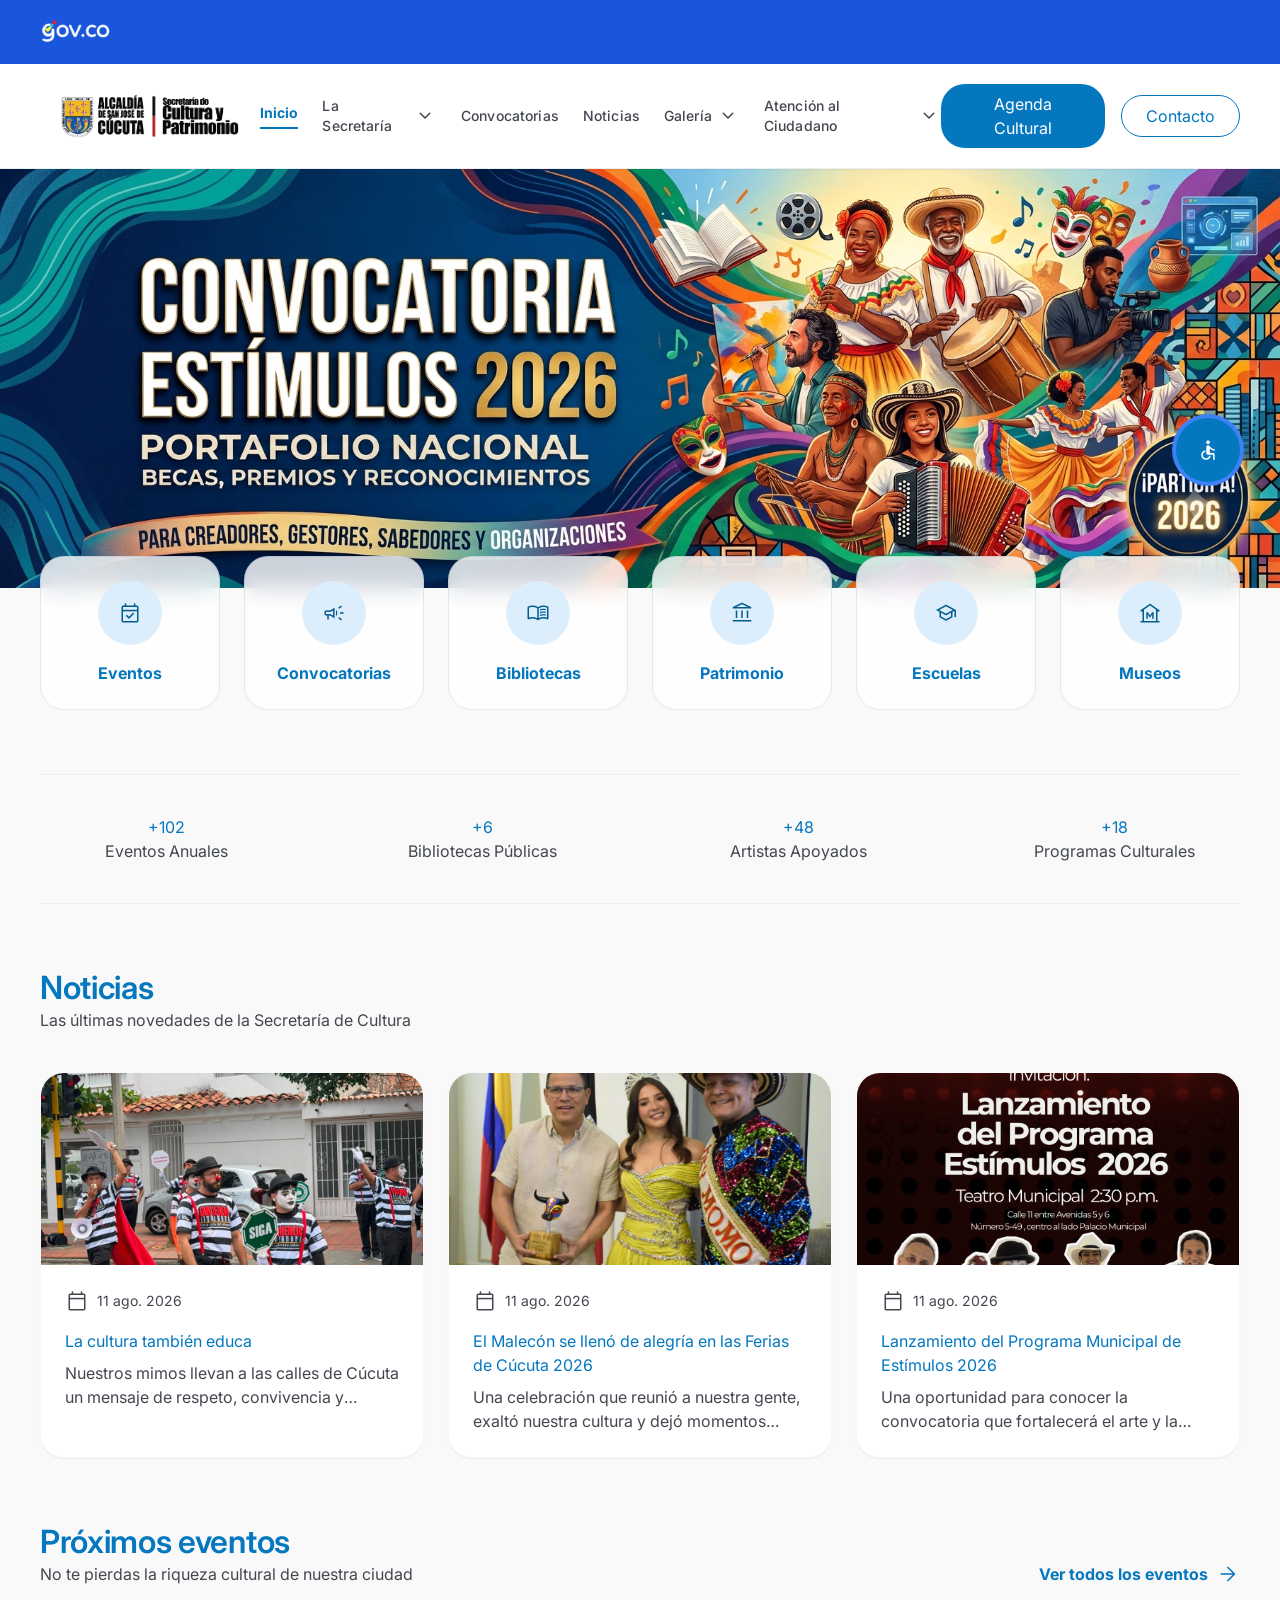
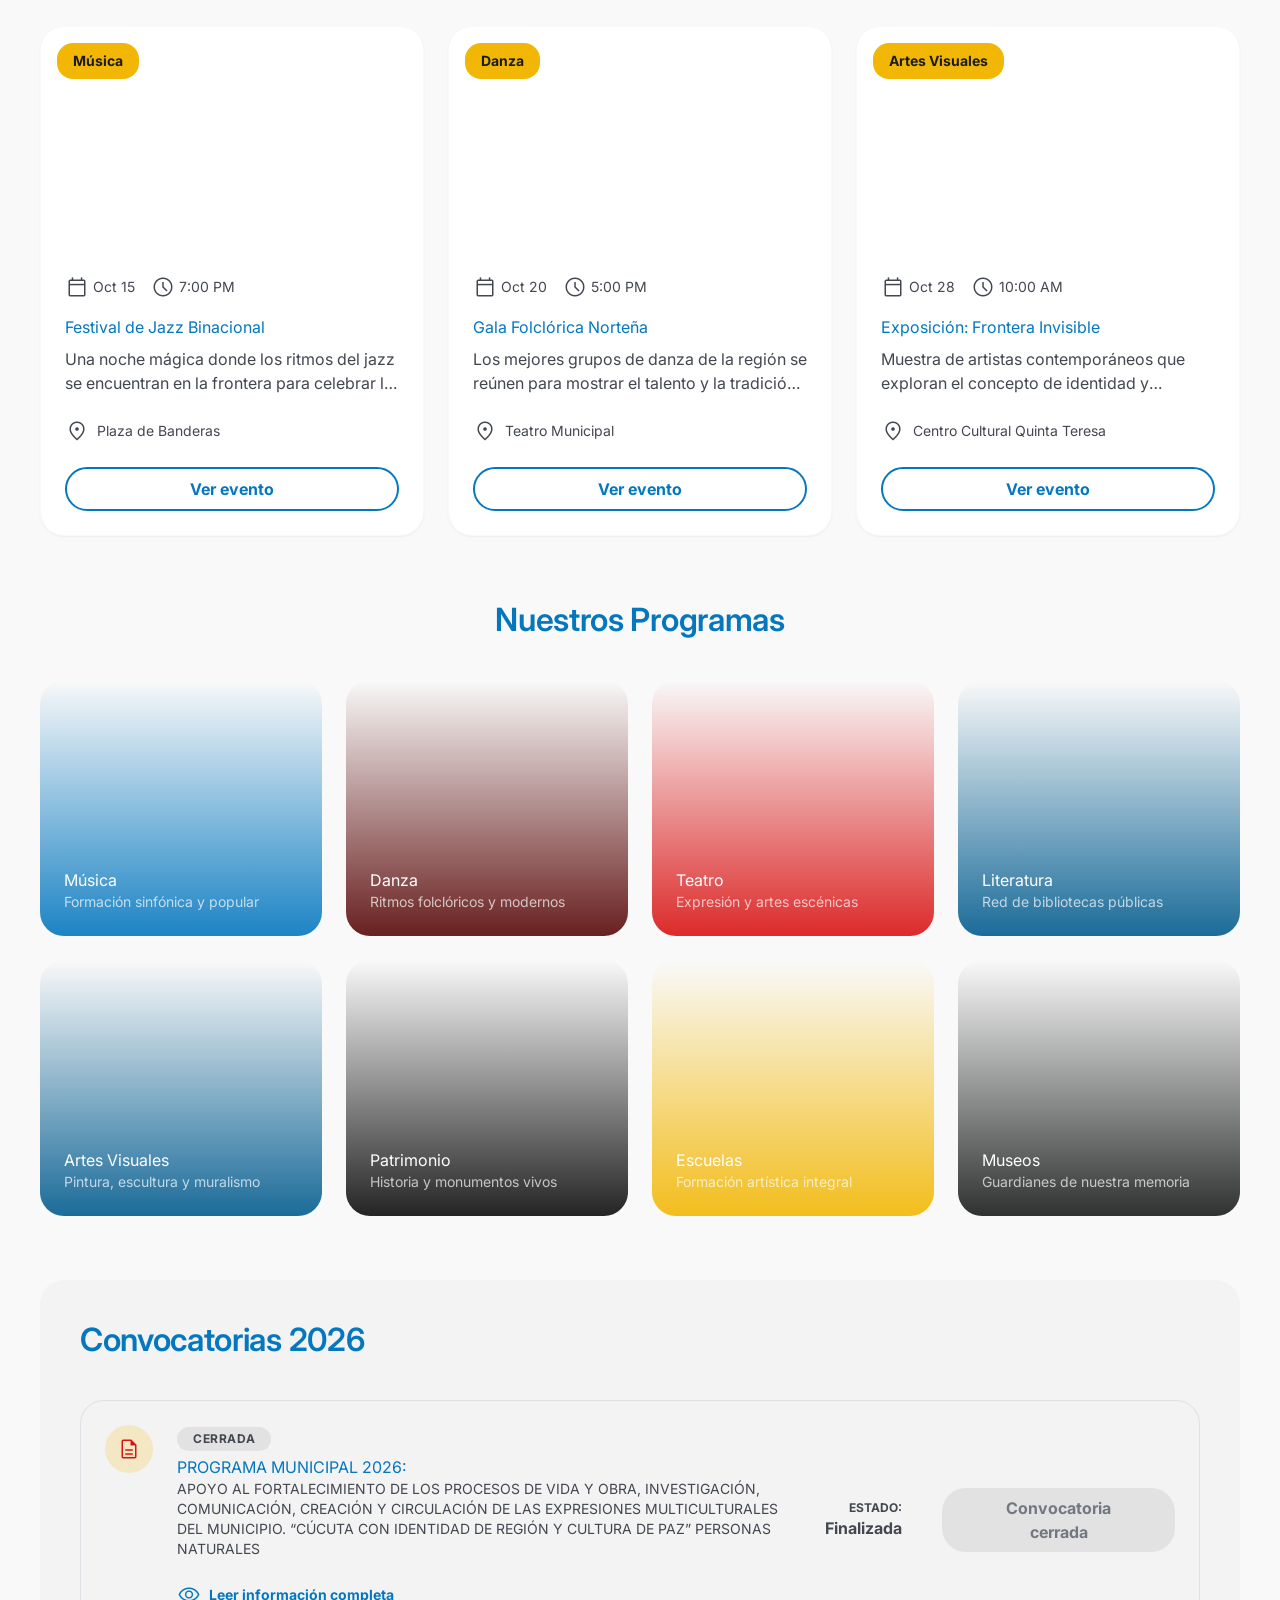
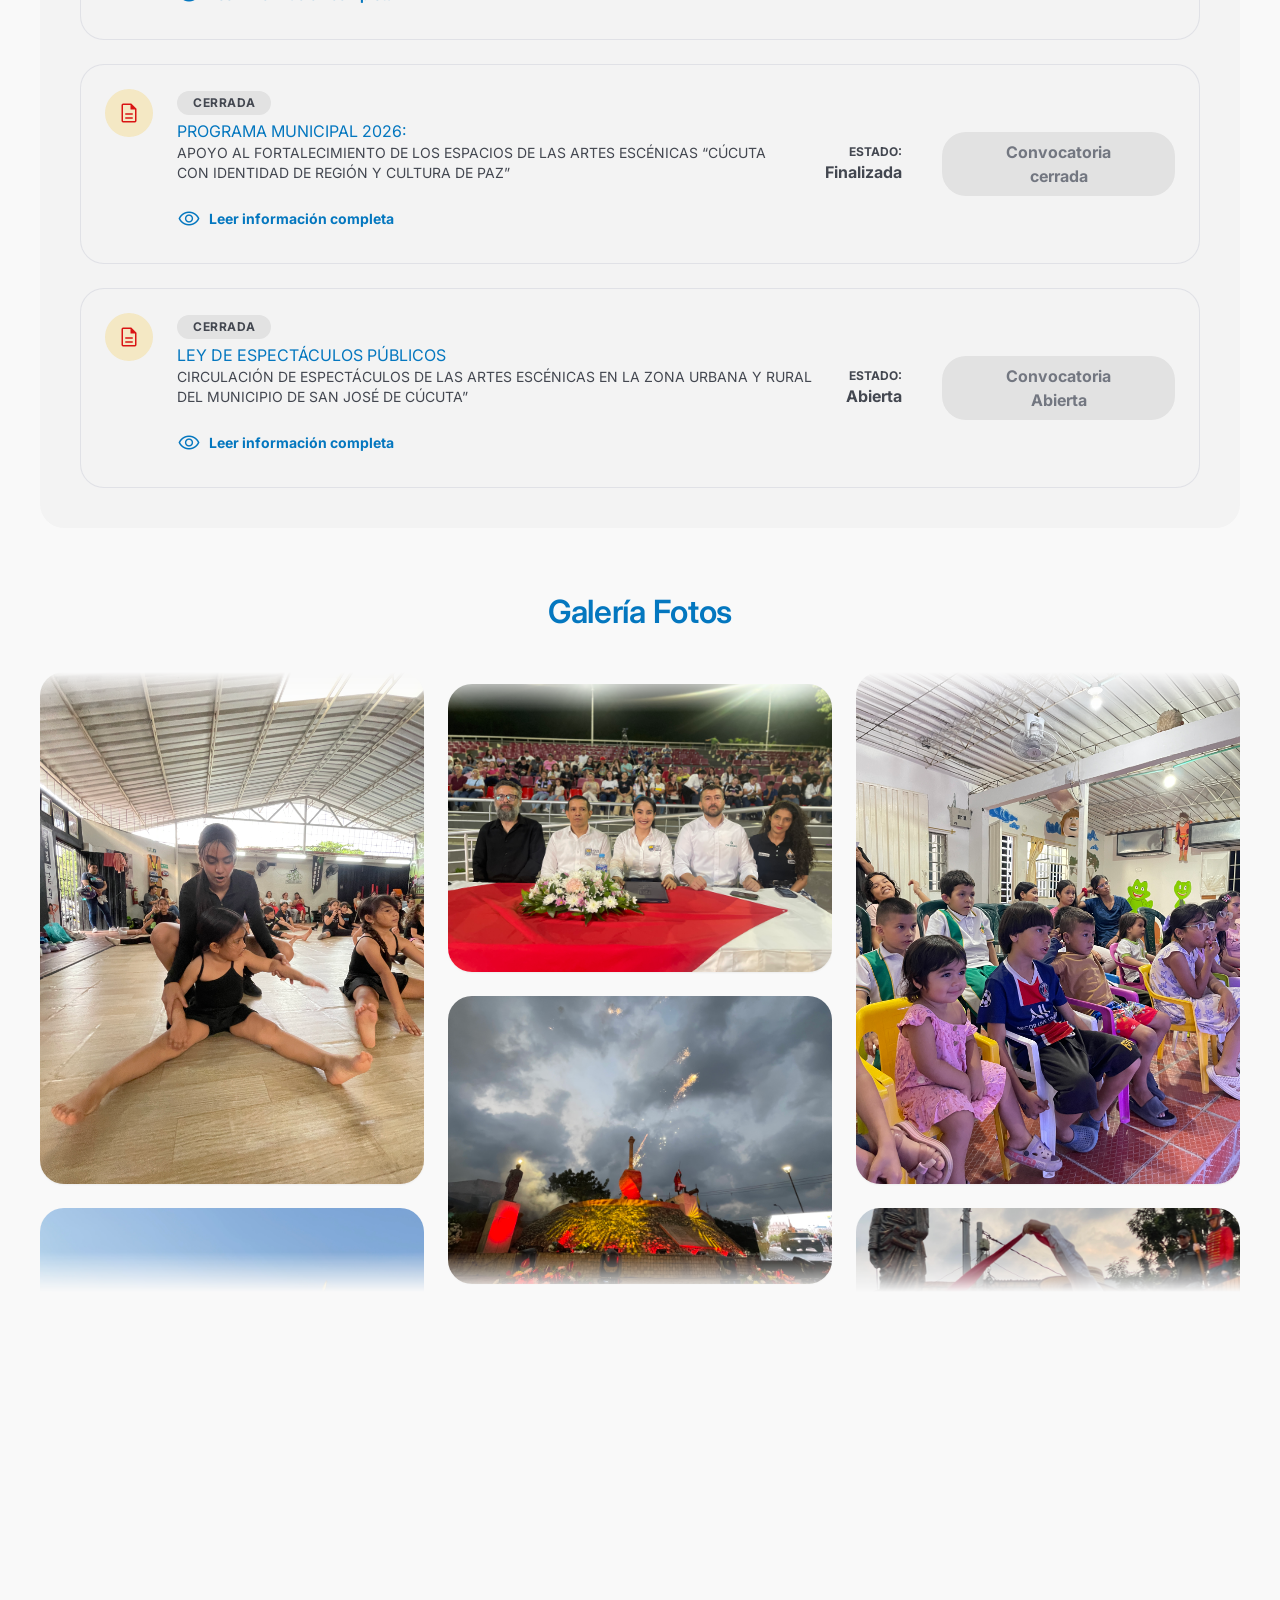
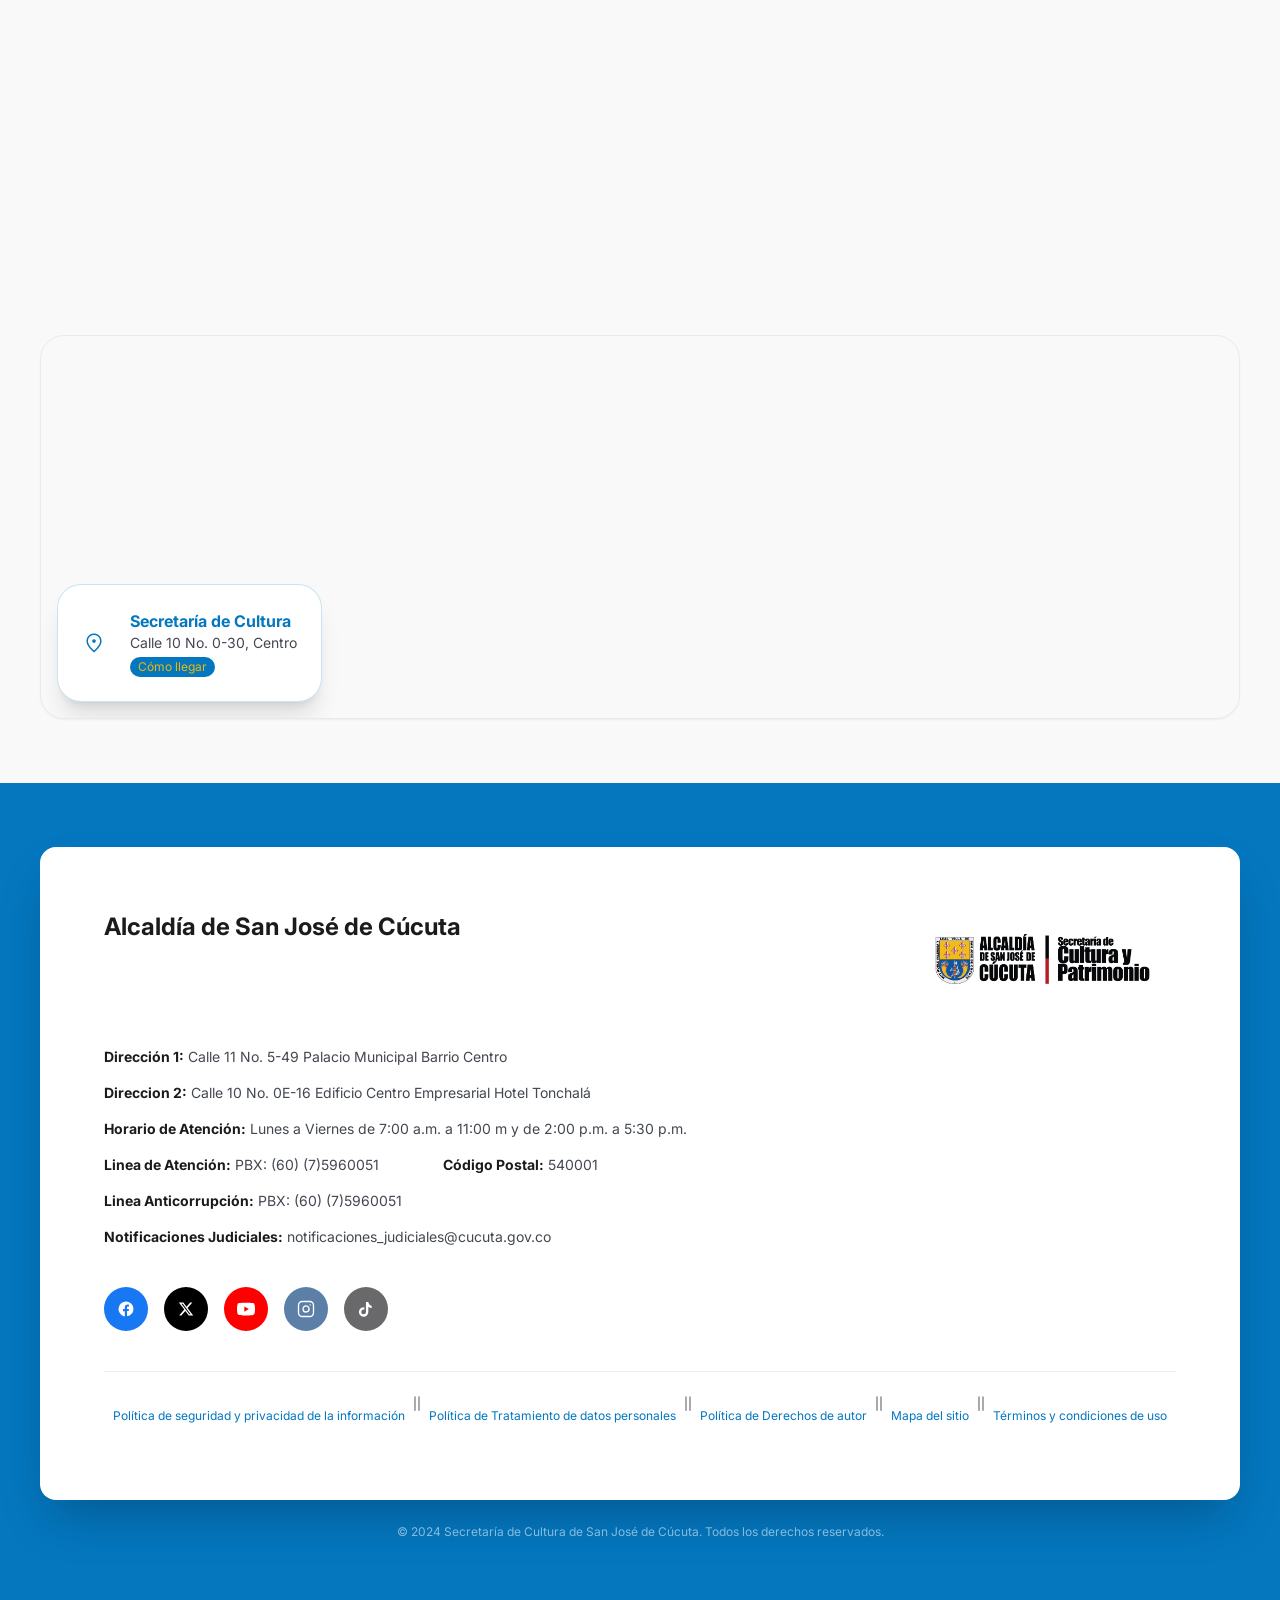
==== commit 521423d0: "final lep" ====
--- a/index.html
+++ b/index.html
@@ -899,27 +899,7 @@
                             download href="documentos/RESOLUCIÓN 025 LEP.pdf">
                             <span class="flex min-w-0 items-center gap-sm"><span aria-hidden="true" class="material-symbols-outlined text-error">picture_as_pdf</span><span><strong class="block text-on-surface">RESOLUCIÓN 025 LEP</strong><small>PDF</small></span></span><span aria-hidden="true" class="material-symbols-outlined text-primary">download</span>
                         </a>
-                        <a class="flex items-center justify-between gap-sm rounded-xl border border-outline-variant/40 bg-surface-container-low p-sm hover:border-primary hover:bg-primary-fixed transition-colors"
-                            download href="documentos/estimulos-2026/espacios-artes-escenicas/lineamientos-espacios-artes-escenicas-2026.pdf">
-                            <span class="flex min-w-0 items-center gap-sm"><span aria-hidden="true" class="material-symbols-outlined text-error">picture_as_pdf</span><span><strong class="block text-on-surface">Lineamientos de espacios de las artes escénicas</strong><small>PDF</small></span></span><span aria-hidden="true" class="material-symbols-outlined text-primary">download</span>
-                        </a>
-                        <a class="flex items-center justify-between gap-sm rounded-xl border border-outline-variant/40 bg-surface-container-low p-sm hover:border-primary hover:bg-primary-fixed transition-colors"
-                            download href="documentos/estimulos-2026/espacios-artes-escenicas/RESOLUCIÓN NÚMERO 014 DE 2026.pdf">
-                            <span class="flex min-w-0 items-center gap-sm"><span aria-hidden="true" class="material-symbols-outlined text-error">picture_as_pdf</span><span><strong class="block text-on-surface">RESOLUCIÓN NÚMERO 014 DE 2026</strong><small>PDF</small></span></span><span aria-hidden="true" class="material-symbols-outlined text-primary">download</span>
-                        </a>
-                        <a class="flex items-center justify-between gap-sm rounded-xl border border-outline-variant/40 bg-surface-container-low p-sm hover:border-primary hover:bg-primary-fixed transition-colors"
-                            download href="documentos/estimulos-2026/espacios-artes-escenicas/Resolucción 020 ESPACIOS DE LAS ARTES ESCENICAS 2026.pdf">
-                            <span class="flex min-w-0 items-center gap-sm"><span aria-hidden="true" class="material-symbols-outlined text-error">picture_as_pdf</span><span><strong class="block text-on-surface">RESOLUCIÓN NÚMERO 020 DE 2026</strong><small>PDF</small></span></span><span aria-hidden="true" class="material-symbols-outlined text-primary">download</span>
-                        </a>
-                        <a class="flex items-center justify-between gap-sm rounded-xl border border-outline-variant/40 bg-surface-container-low p-sm hover:border-primary hover:bg-primary-fixed transition-colors"
-                            download href="documentos/estimulos-2026/espacios-artes-escenicas/anexo-cronograma-personas-juridicas-2026.docx">
-                            <span class="flex min-w-0 items-center gap-sm"><span aria-hidden="true" class="material-symbols-outlined text-primary">description</span><span><strong class="block text-on-surface">Anexo: cronograma para personas jurídicas 2026</strong><small>Documento de Word</small></span></span><span aria-hidden="true" class="material-symbols-outlined text-primary">download</span>
-                        </a>
-                        <a class="flex items-center justify-between gap-sm rounded-xl border border-outline-variant/40 bg-surface-container-low p-sm hover:border-primary hover:bg-primary-fixed transition-colors"
-                            download href="documentos/estimulos-2026/espacios-artes-escenicas/anexo-presupuesto-personas-juridicas-2026.xlsx">
-                            <span class="flex min-w-0 items-center gap-sm"><span aria-hidden="true" class="material-symbols-outlined text-green-700">table_view</span><span><strong class="block text-on-surface">Anexo: presupuesto para personas jurídicas 2026</strong><small>Hoja de cálculo de Excel</small></span></span><span aria-hidden="true" class="material-symbols-outlined text-primary">download</span>
-                        </a>
-                        
+                                
                     </div>
                 </section>
             </div>
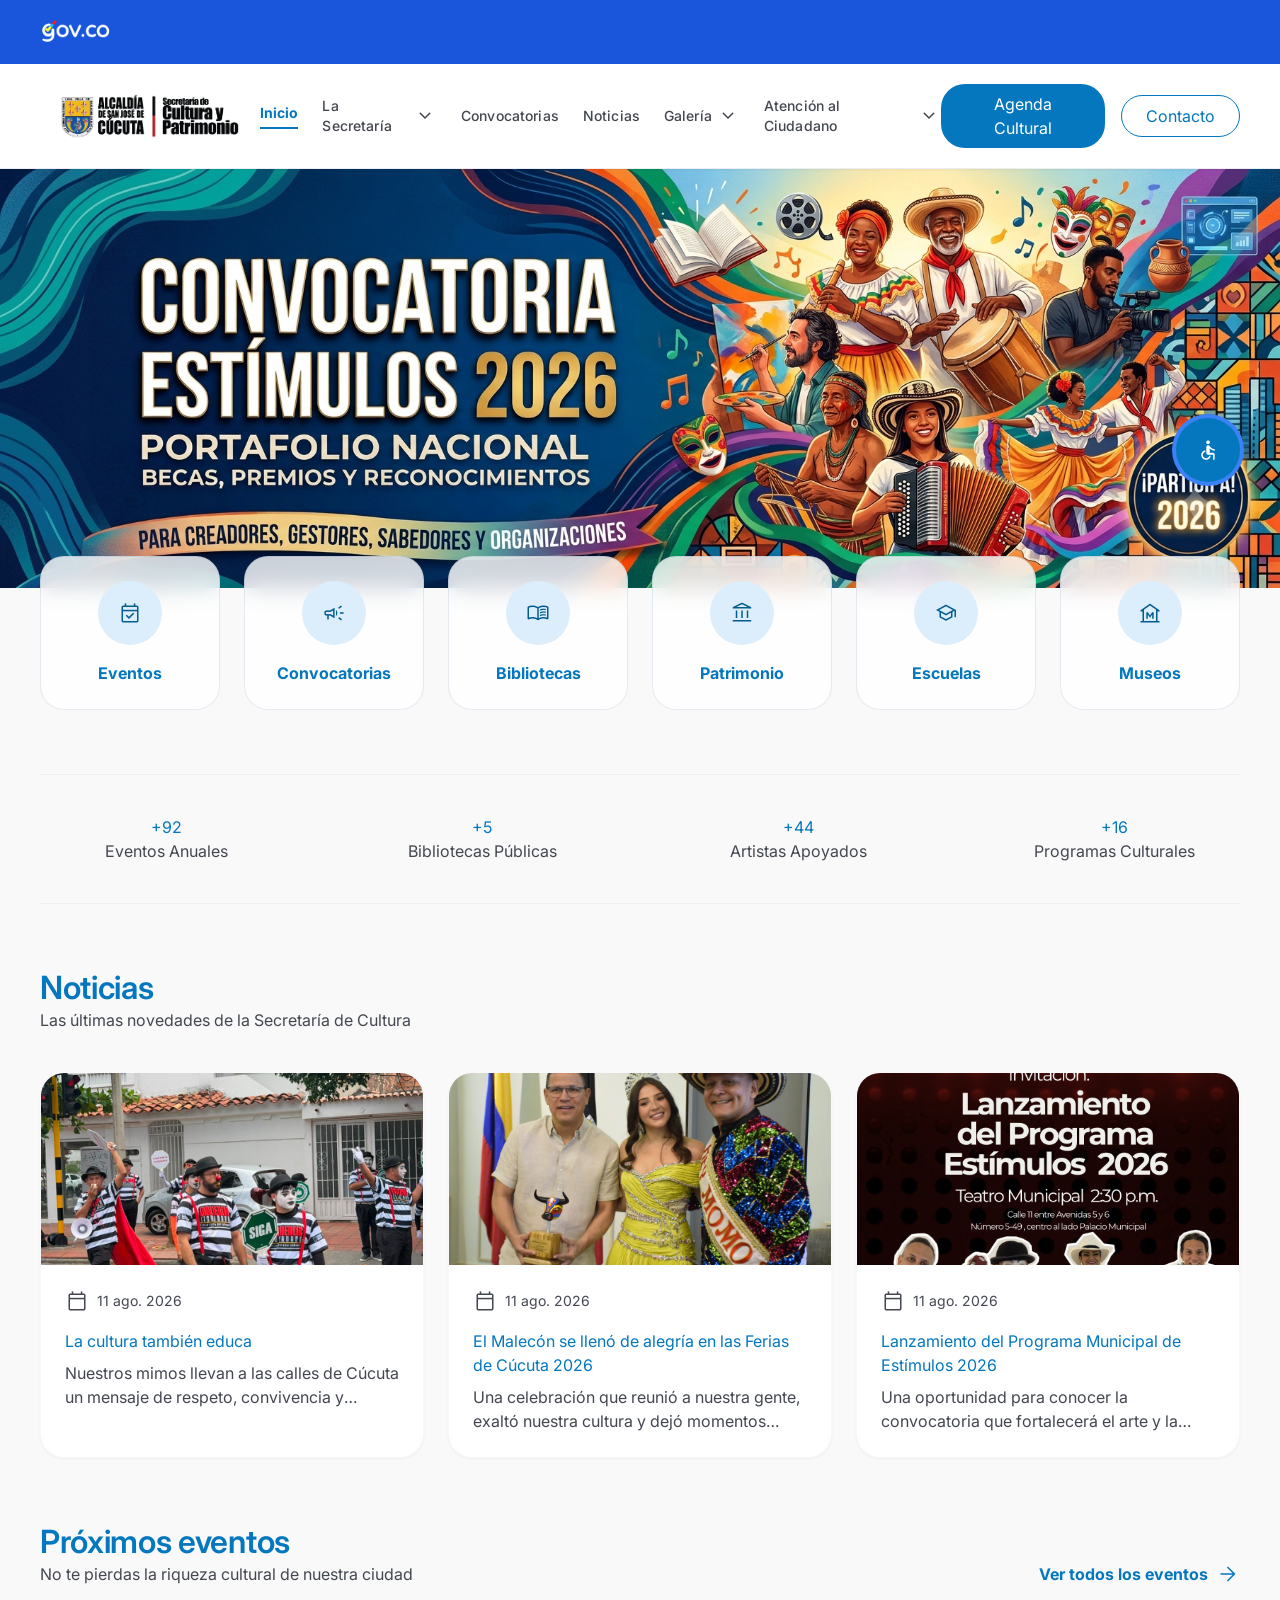
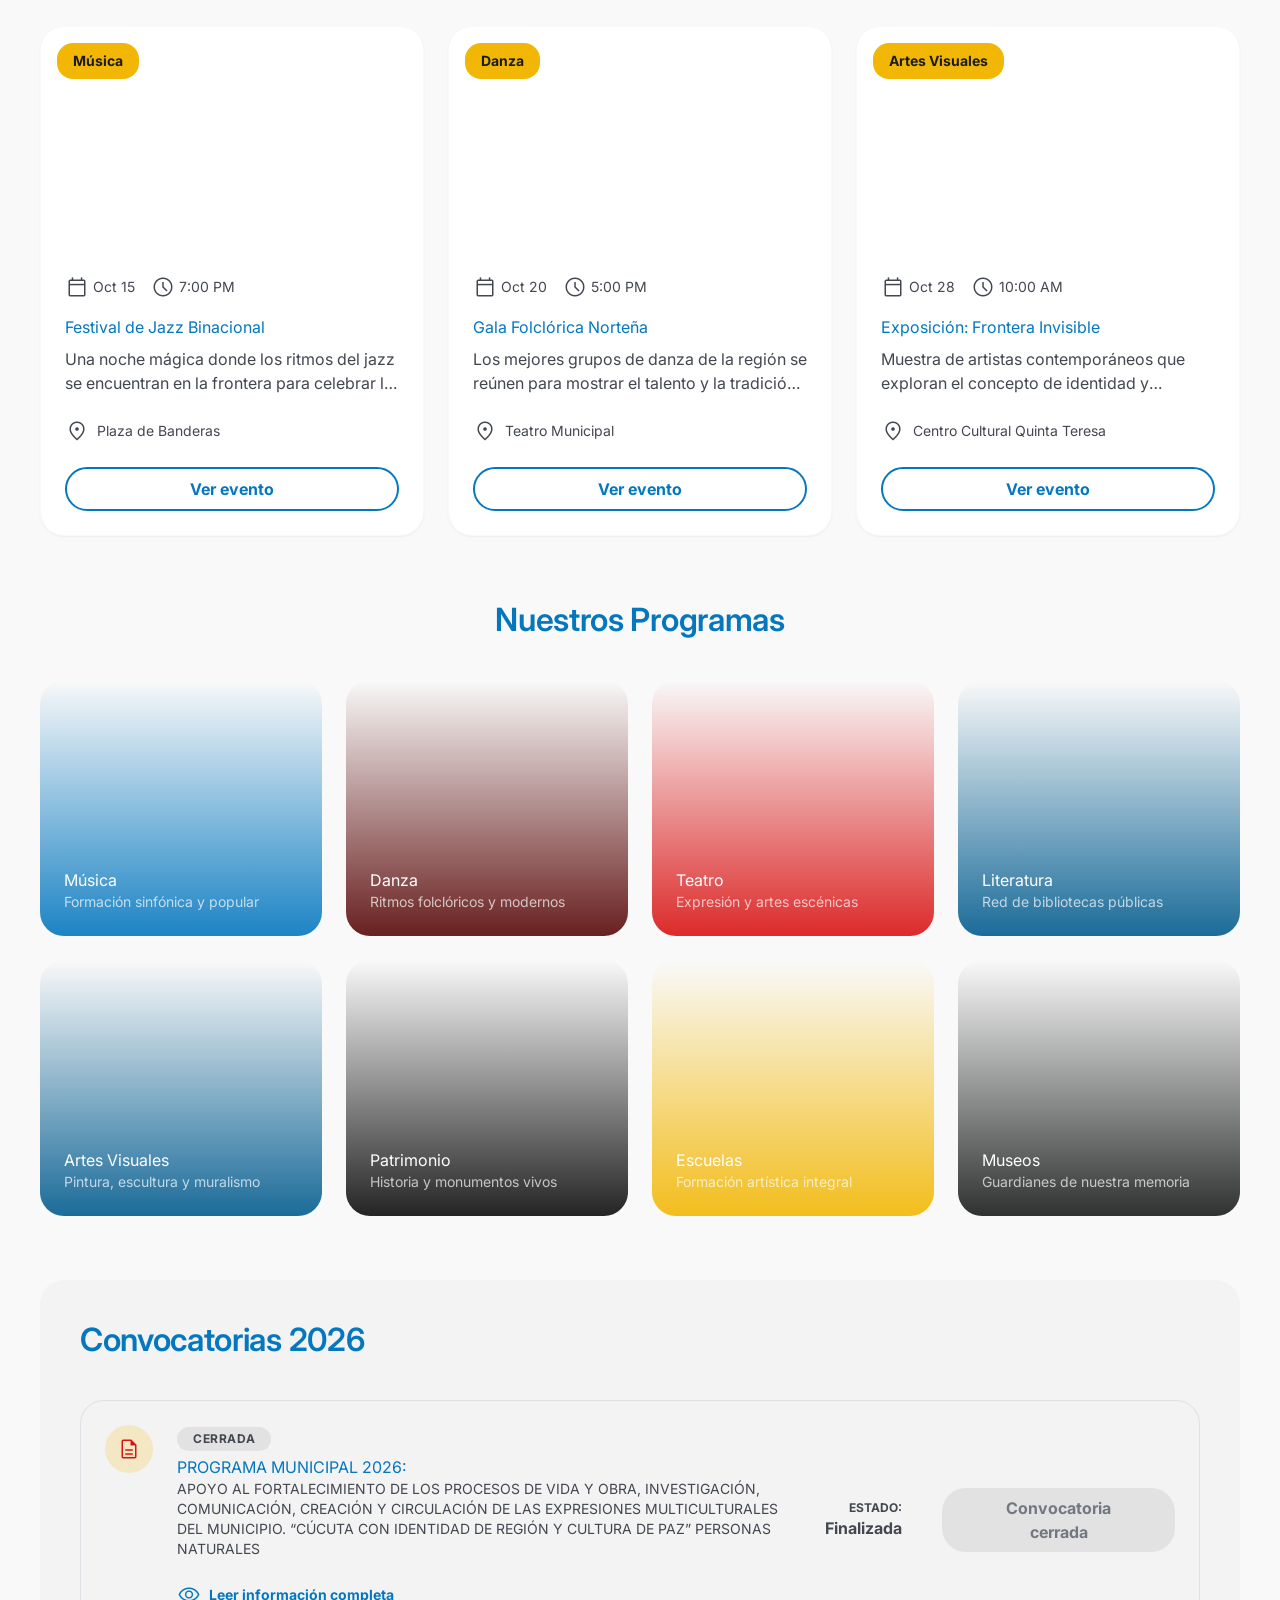
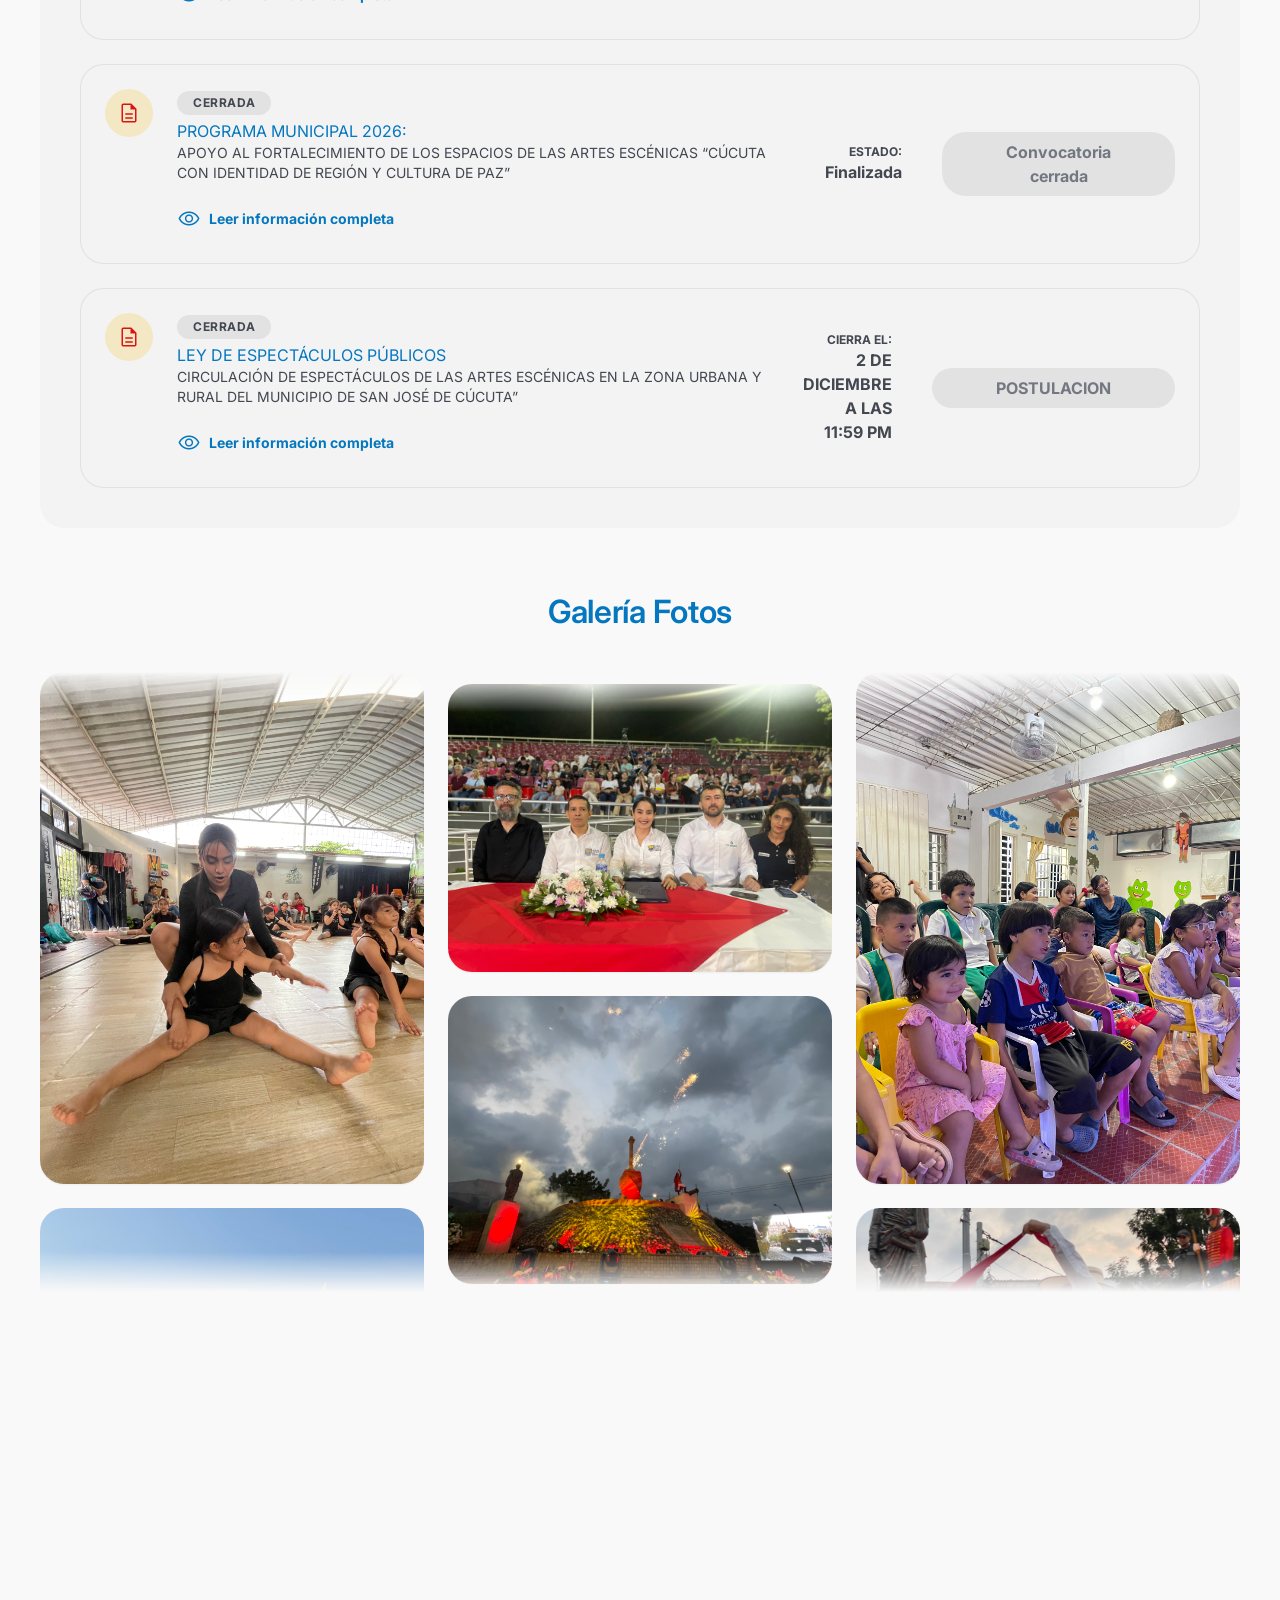
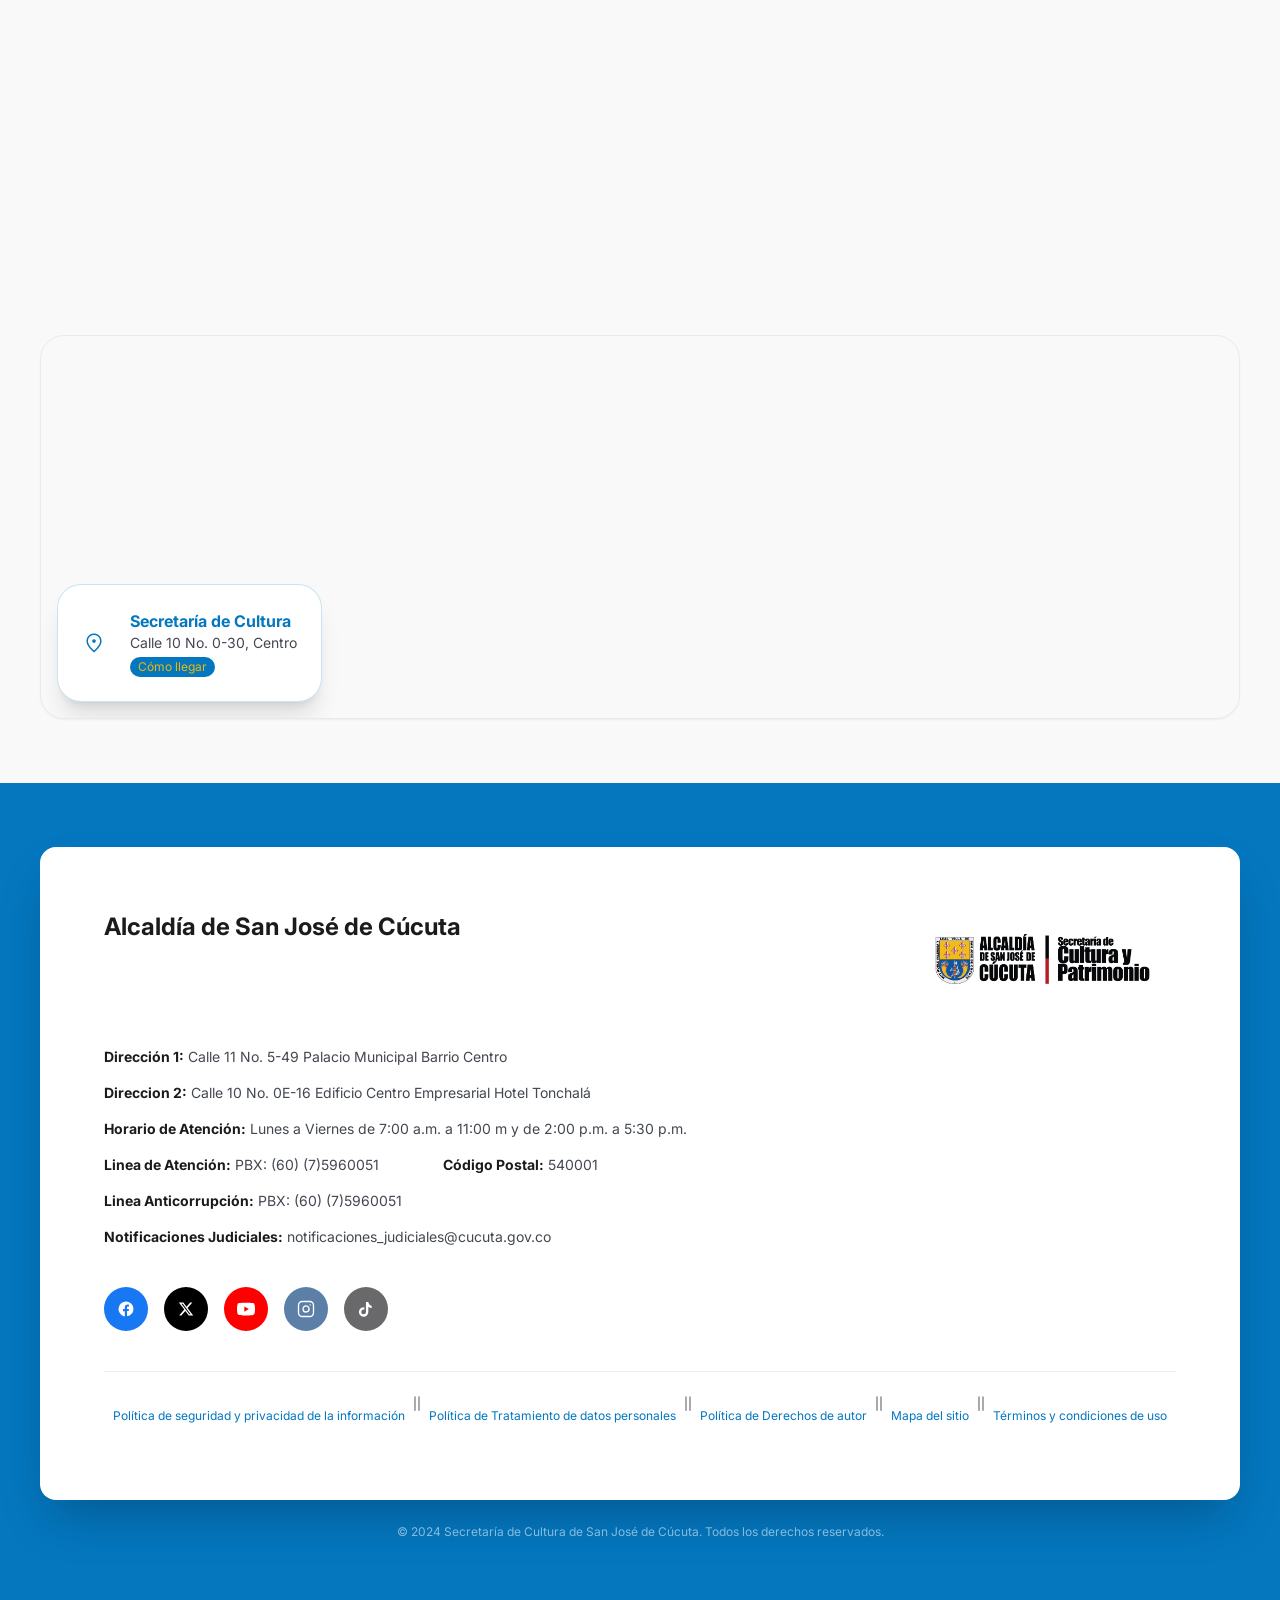
==== commit 93a122bd: "final de prueba convocatoria lep" ====
--- a/index.html
+++ b/index.html
@@ -767,12 +767,12 @@
                     </div>
                     <div class="w-full md:w-auto flex flex-col sm:flex-row sm:items-center gap-sm md:gap-lg">
                         <div class="text-right">
-                            <div class="text-xs text-on-surface-variant uppercase font-bold">Estado:</div>
-                            <div class="text-on-surface-variant font-bold">Abierta</div>
+                            <div class="text-xs text-on-surface-variant uppercase font-bold">CIERRA EL:</div>
+                            <div class="text-on-surface-variant font-bold">2 DE DICIEMBRE A LAS 11:59 PM</div>
                         </div>
                         <button aria-disabled="true"
                             class="w-full sm:w-auto bg-surface-container-highest text-outline px-md md:px-xl py-xs rounded-xl font-bold cursor-not-allowed text-center"
-                            disabled type="button">Convocatoria Abierta</button>
+                            disabled type="button">POSTULACION</button>
                     </div>
                 </div>
                 <!-- Call 2 -->
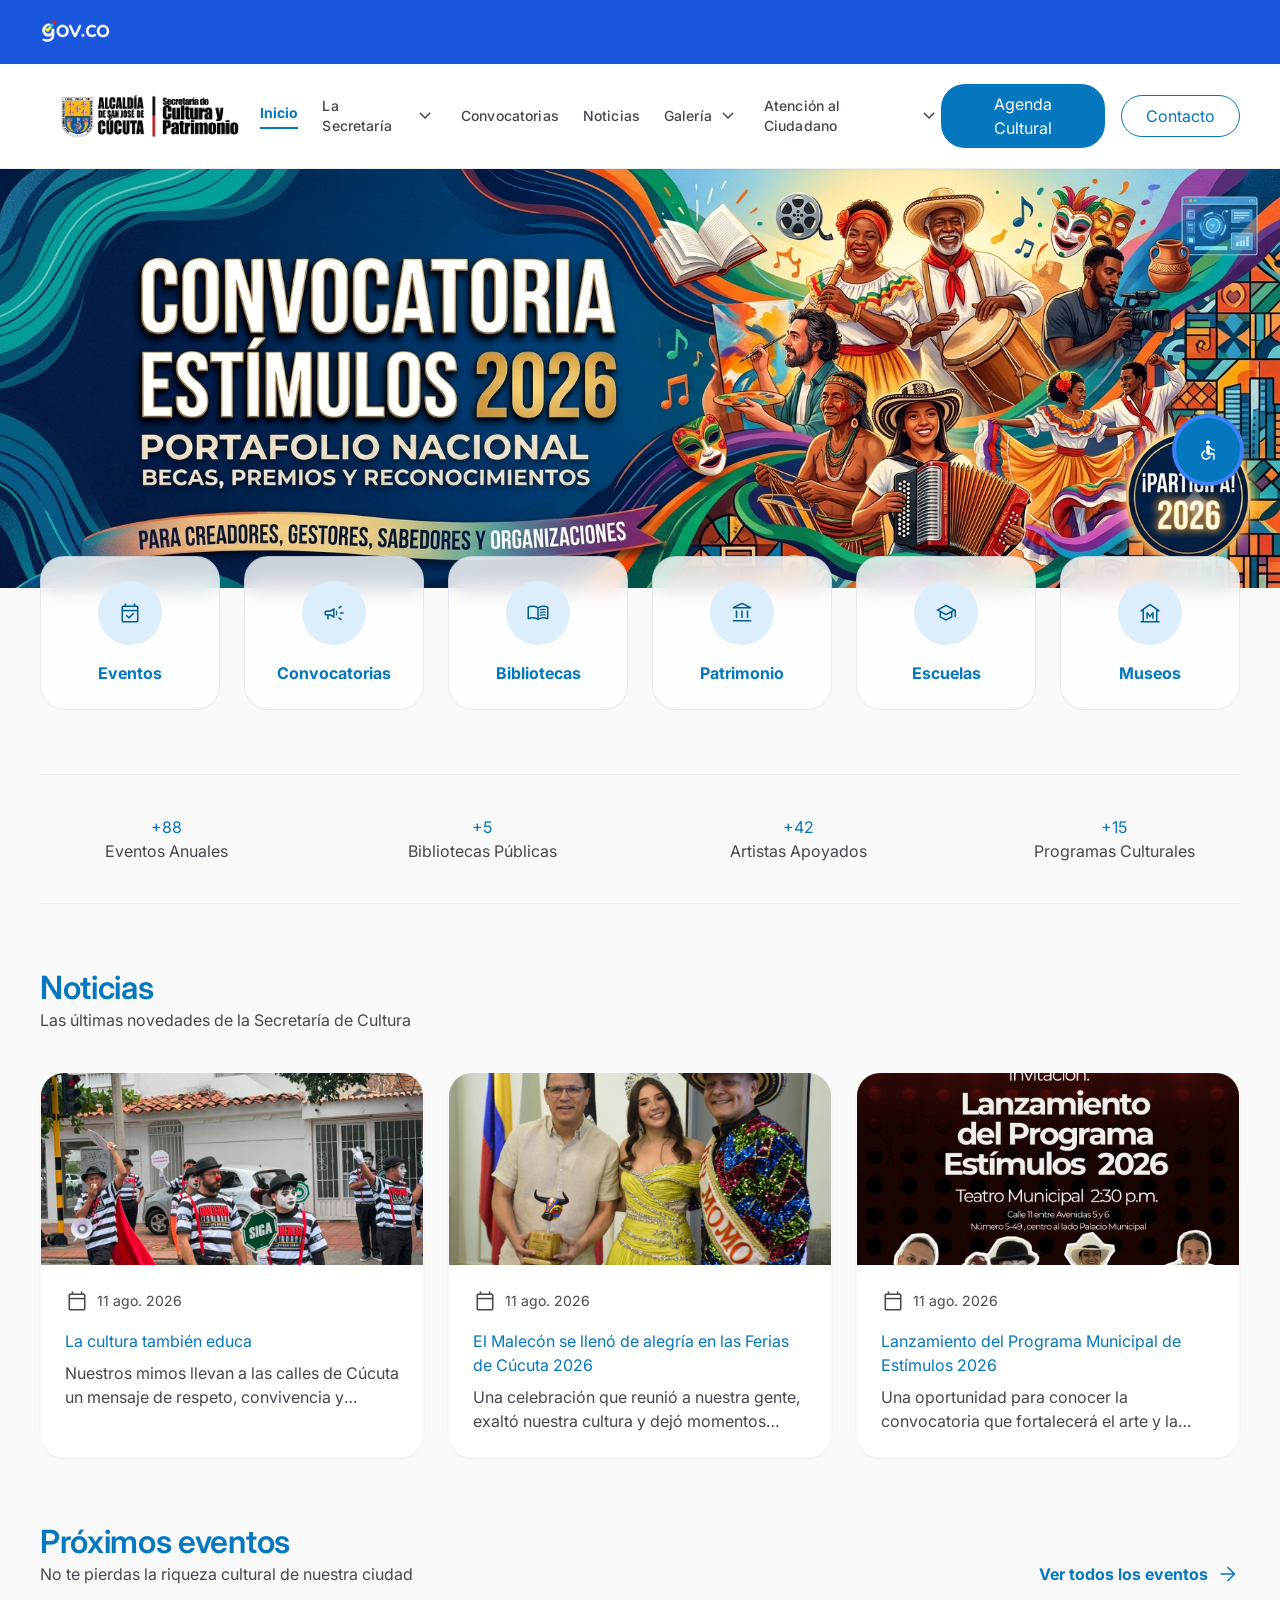
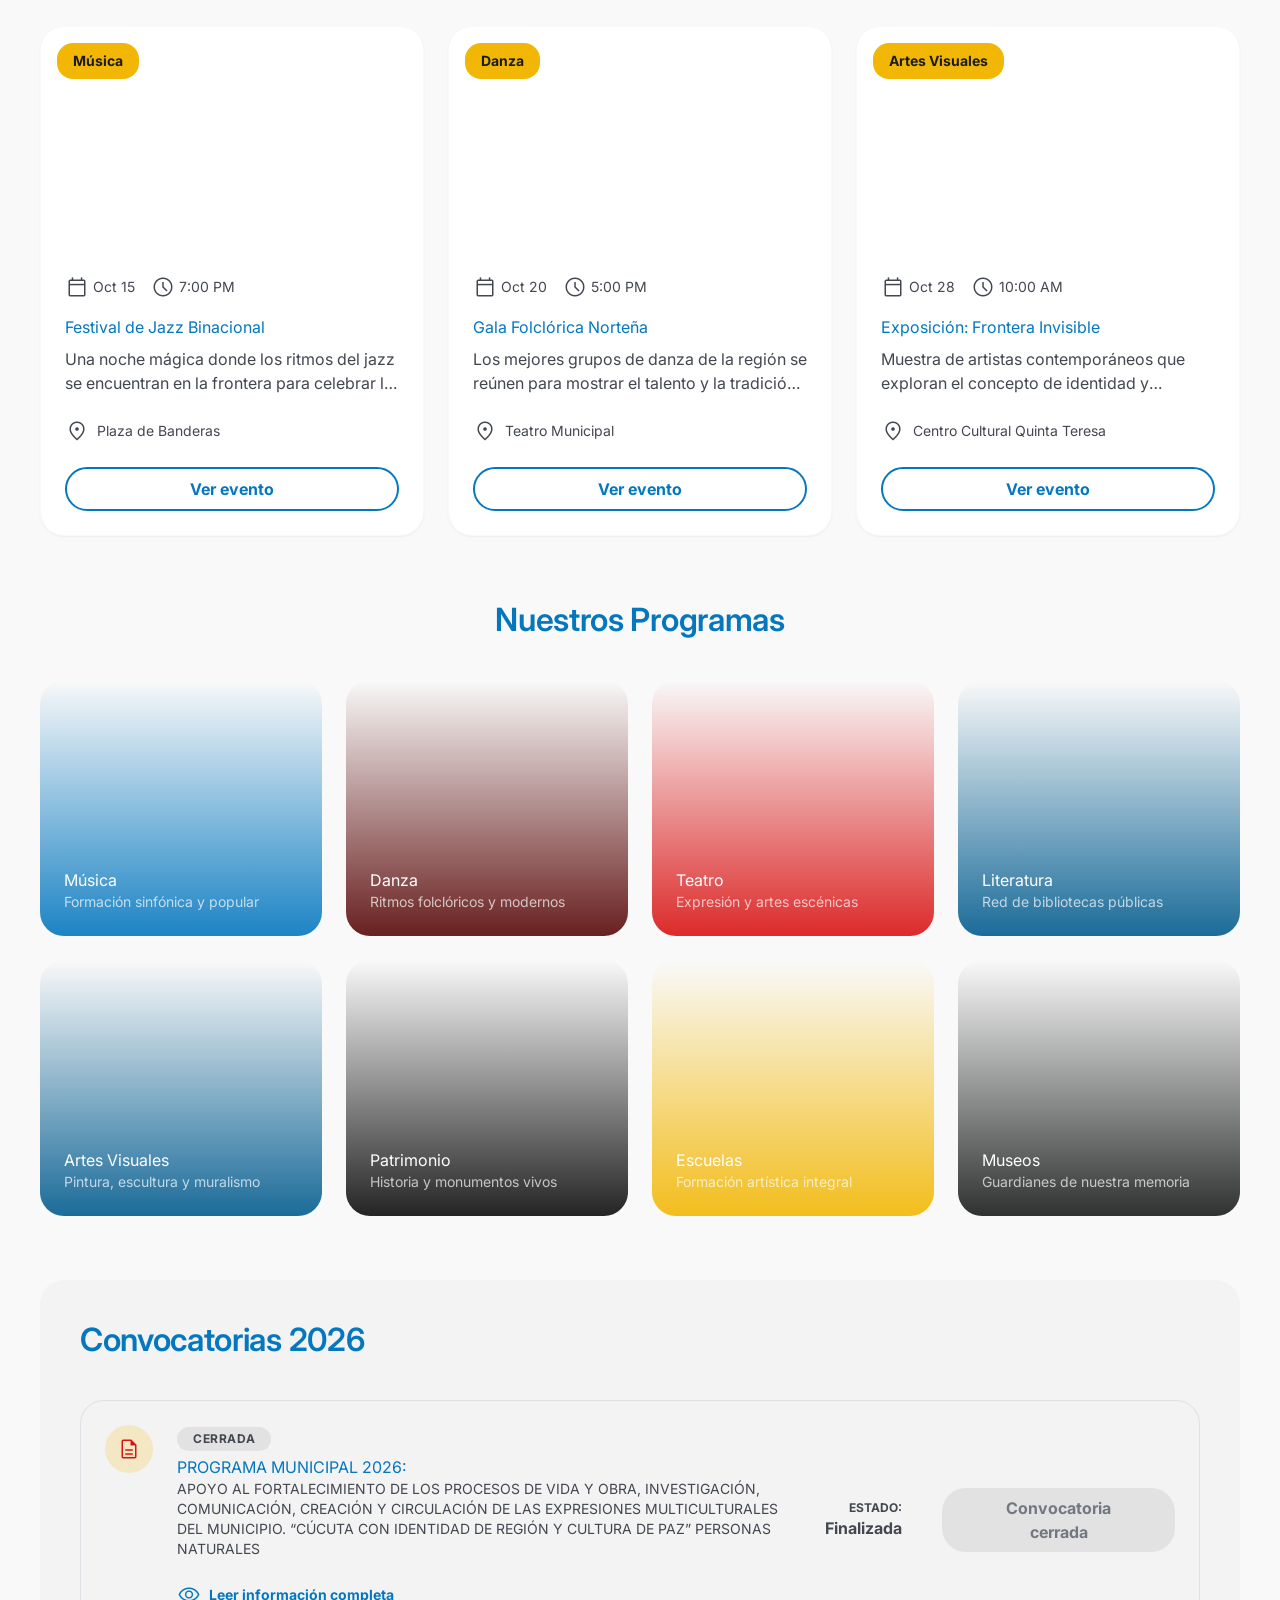
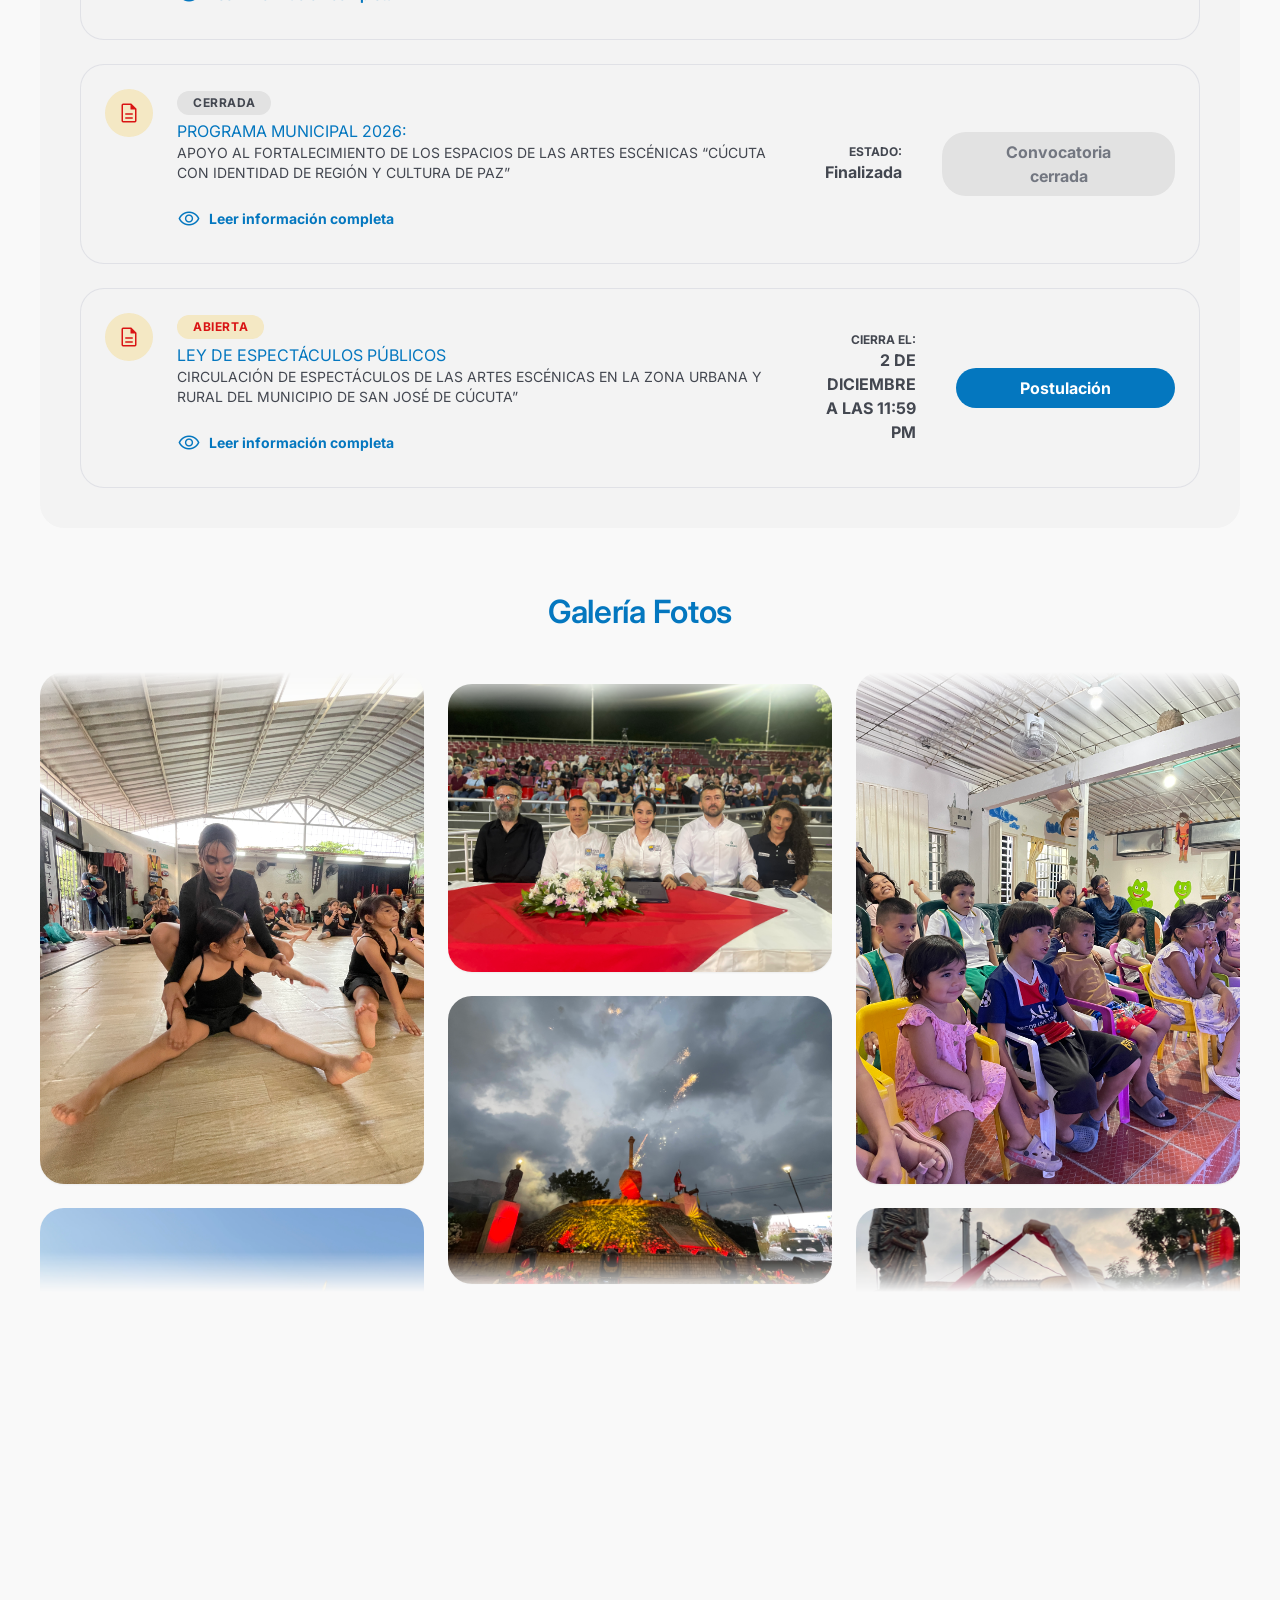
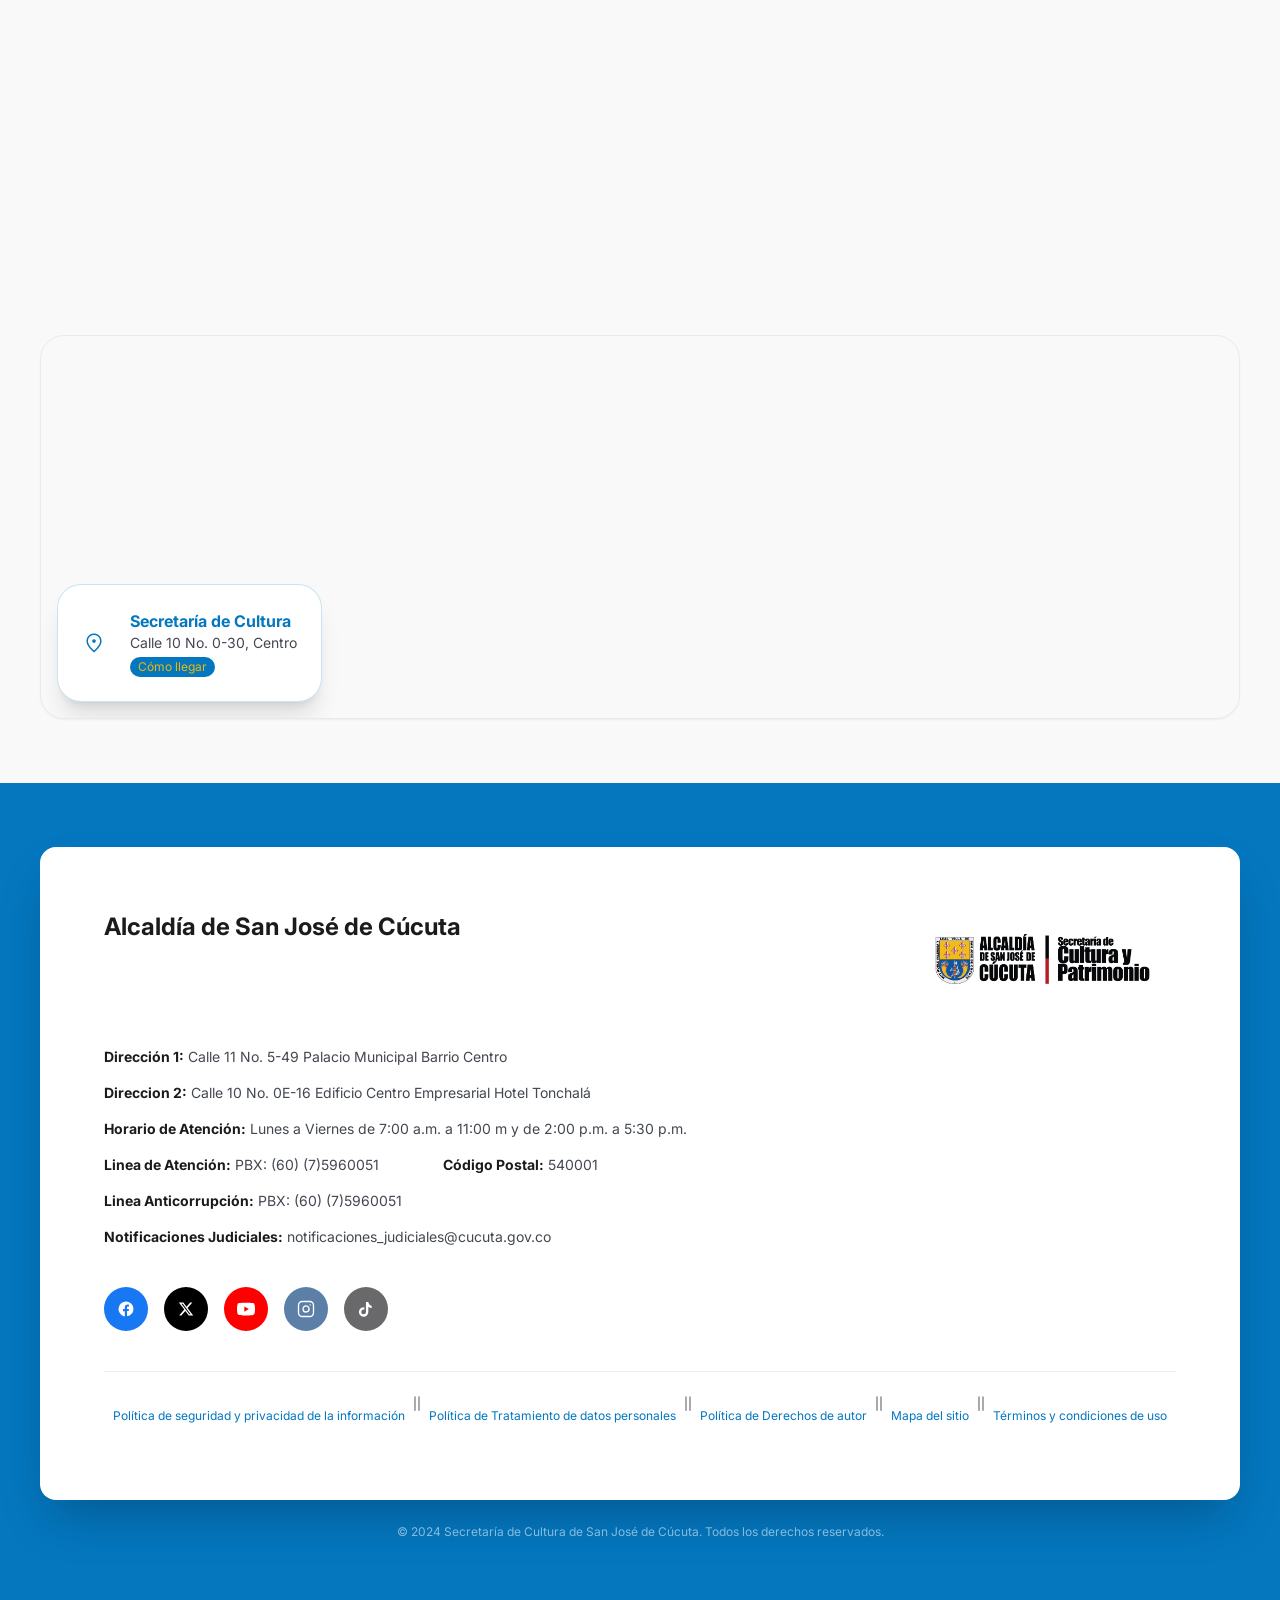
==== commit e541cc41: "Activar convocatoria de espectáculos públicos" ====
--- a/index.html
+++ b/index.html
@@ -744,7 +744,7 @@
                     </div>
                 </div>
                 <div
-                    class="reveal bg-surface-container-low p-md rounded-xl flex flex-col md:flex-row justify-between items-center gap-md border border-outline-variant/40 opacity-75">
+                    class="reveal bg-surface-container-low p-md rounded-xl flex flex-col md:flex-row justify-between items-center gap-md border border-outline-variant/40">
                     <div class="flex items-start gap-md min-w-0">
                         <div
                             class="w-12 h-12 rounded-full bg-secondary-container/20 text-secondary flex items-center justify-center flex-shrink-0">
@@ -752,7 +752,7 @@
                         </div>
                         <div class="min-w-0">
                             <span
-                                class="bg-surface-container-highest text-on-surface-variant px-sm py-1 rounded-full text-xs font-bold uppercase tracking-wider mb-1 inline-block">Cerrada</span>
+                                class="bg-secondary-container/20 text-secondary px-sm py-1 rounded-full text-xs font-bold uppercase tracking-wider mb-1 inline-block">Abierta</span>
                             <h4 class="font-headline-md text-primary">LEY DE ESPECTÁCULOS PÚBLICOS </h4>
                             <p class="text-on-surface-variant text-sm">CIRCULACIÓN DE ESPECTÁCULOS DE LAS ARTES ESCÉNICAS EN LA ZONA URBANA Y RURAL DEL MUNICIPIO DE SAN JOSÉ DE CÚCUTA”</p>
                             <button aria-controls="convocatoria-modal" aria-expanded="false"
@@ -770,9 +770,9 @@
                             <div class="text-xs text-on-surface-variant uppercase font-bold">CIERRA EL:</div>
                             <div class="text-on-surface-variant font-bold">2 DE DICIEMBRE A LAS 11:59 PM</div>
                         </div>
-                        <button aria-disabled="true"
-                            class="w-full sm:w-auto bg-surface-container-highest text-outline px-md md:px-xl py-xs rounded-xl font-bold cursor-not-allowed text-center"
-                            disabled type="button">POSTULACION</button>
+                        <a class="w-full sm:w-auto bg-primary text-on-primary px-md md:px-xl py-xs rounded-xl font-bold hover:bg-primary-container transition-all text-center"
+                            href="https://formularios-production-88e0.up.railway.app/form/circulaci-n-de-espectaculos"
+                            rel="noopener noreferrer" target="_blank">Postulación</a>
                     </div>
                 </div>
                 <!-- Call 2 -->
